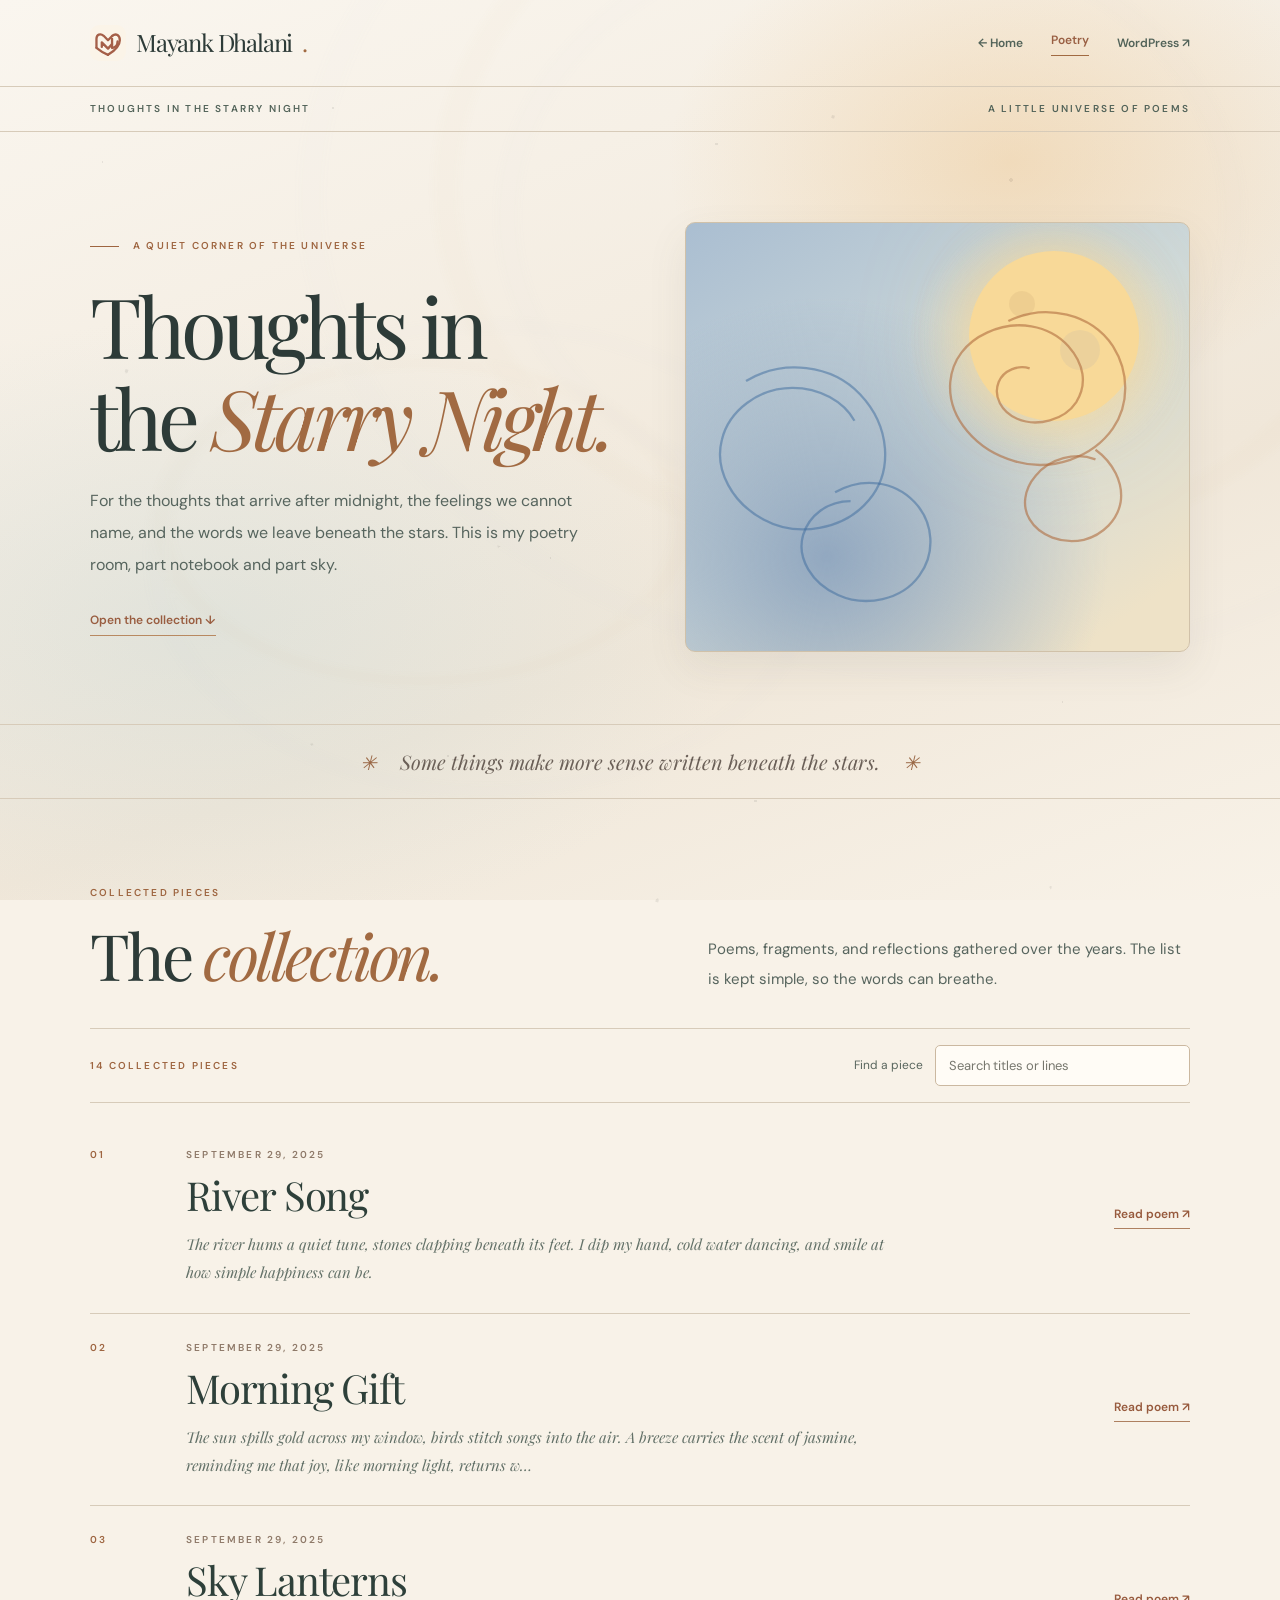
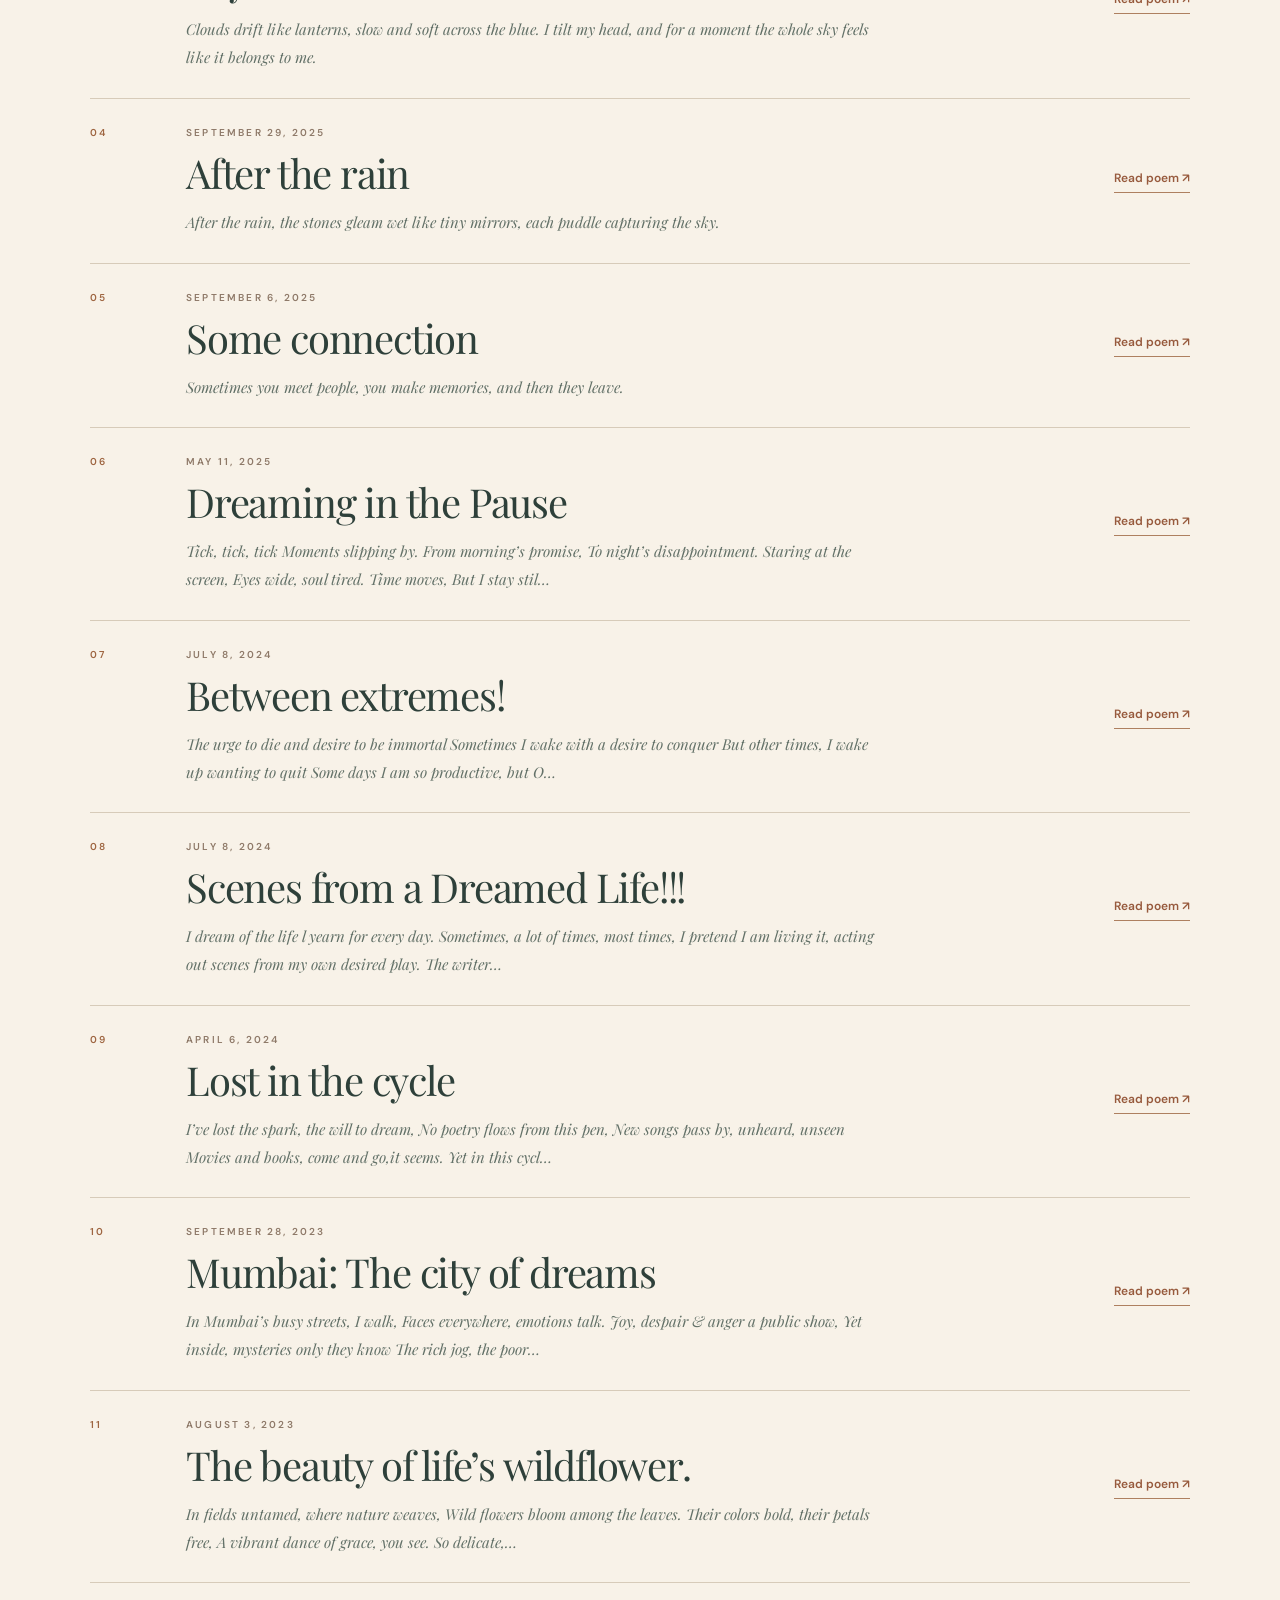
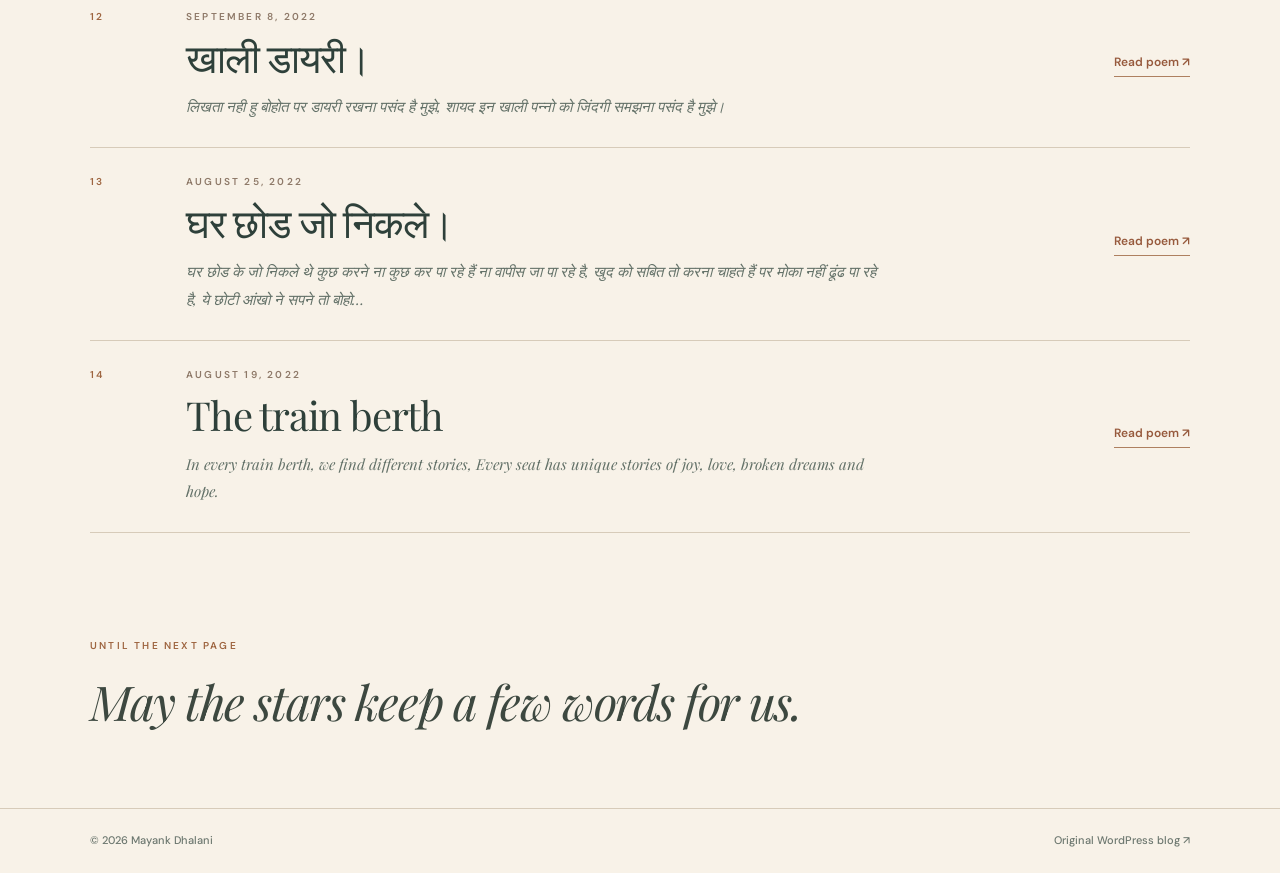
==== poetry/index.html @ 0409a760 "Use warm poetry design, MD heart logo and next/previous poem navigation" ====
<!doctype html>
<html lang="en">
<head>
  <meta charset="utf-8"><meta name="viewport" content="width=device-width, initial-scale=1">
  <meta name="theme-color" content="#f8f2e8">
  <meta name="description" content="Thoughts in the Starry Night | Poetry by Mayank Dhalani.">
  <title>Thoughts in the Starry Night | Mayank Dhalani</title>
  <link rel="icon" href="../favicon.svg?v=2" type="image/svg+xml">
  <link rel="preconnect" href="https://fonts.googleapis.com"><link rel="preconnect" href="https://fonts.gstatic.com" crossorigin>
  <link href="https://fonts.googleapis.com/css2?family=DM+Sans:wght@400;500;600;700&family=Playfair+Display:ital,wght@0,400;0,500;1,400;1,500&display=swap" rel="stylesheet">
  <style>
    :root{color-scheme:dark;--night:#09111f;--night2:#12203a;--blue:#213a66;--panel:#132239;--gold:#e0c086;--mist:#d8d8d3;--ink:#f5efdf;--line:#eadfd125;--serif:"Playfair Display",Georgia,serif;--sans:"DM Sans",system-ui,sans-serif}
    *{box-sizing:border-box}html{scroll-behavior:smooth}body{margin:0;background:var(--night);color:var(--ink);font:400 15px/1.8 var(--sans);overflow-x:hidden;-webkit-font-smoothing:antialiased}a{color:inherit}a:focus-visible,input:focus-visible{outline:2px solid var(--gold);outline-offset:4px}.container{width:min(1100px,calc(100% - 88px));margin-inline:auto}.micro{font:600 10px/1.6 var(--sans);letter-spacing:.22em;text-transform:uppercase}
    .bg{position:fixed;inset:0;z-index:-3;background:radial-gradient(circle at 73% 17%,#2e4b7e 0%,transparent 18%),radial-gradient(circle at 80% 19%,#6a8ec7 0%,transparent 3%),radial-gradient(circle at 22% 74%,#153055 0%,transparent 25%),linear-gradient(160deg,#050b17 0%,#0e1730 40%,#132446 70%,#0a1326 100%)}
    .swirl{position:fixed;inset:0;z-index:-2;pointer-events:none;opacity:.38;background:radial-gradient(ellipse at 72% 21%,transparent 0 35%,#c4a86c22 36% 37%,transparent 38%),radial-gradient(ellipse at 68% 24%,transparent 0 28%,#8ab0ff18 29% 30%,transparent 31%),radial-gradient(ellipse at 74% 22%,transparent 0 46%,#8ab0ff14 47% 48%,transparent 49%),radial-gradient(ellipse at 33% 58%,transparent 0 20%,#c4a86c15 21% 22%,transparent 23%),radial-gradient(ellipse at 38% 62%,transparent 0 28%,#8ab0ff12 29% 30%,transparent 31%)}
    .stars:before,.stars:after{content:"";position:fixed;inset:0;pointer-events:none;z-index:-1;background-image:radial-gradient(1px 1px at 8% 18%,#fff 95%,transparent),radial-gradient(1.5px 1.5px at 17% 56%,#fff 95%,transparent),radial-gradient(1px 1px at 26% 12%,#fff 95%,transparent),radial-gradient(1px 1px at 43% 62%,#fff 95%,transparent),radial-gradient(1.5px 1.5px at 56% 16%,#fff 95%,transparent),radial-gradient(1px 1px at 68% 43%,#fff 95%,transparent),radial-gradient(2px 2px at 79% 20%,#fff 95%,transparent),radial-gradient(1px 1px at 92% 28%,#fff 95%,transparent),radial-gradient(1px 1px at 83% 78%,#fff 95%,transparent),radial-gradient(1.5px 1.5px at 59% 89%,#fff 95%,transparent),radial-gradient(1px 1px at 35% 84%,#fff 95%,transparent);opacity:.52}.stars:after{opacity:.2;transform:scale(1.22) rotate(16deg)}
    header{border-bottom:1px solid var(--line)}.nav{min-height:86px;display:flex;justify-content:space-between;align-items:center;gap:20px}.brand{text-decoration:none;font:400 24px/1.3 var(--serif);letter-spacing:-.05em}.brand span{color:var(--gold)}.navlinks{display:flex;gap:28px;align-items:center}.navlinks a{text-decoration:none;font:600 12px/1.5 var(--sans)}.navlinks a:hover,.selected{color:var(--gold)}.selected{border-bottom:1px solid var(--gold);padding-bottom:6px}.running{padding:14px 0;border-bottom:1px solid var(--line);color:#c3c9d2}.running .container{display:flex;justify-content:space-between;gap:18px}
    .hero{padding:90px 0 72px;display:grid;grid-template-columns:1.05fr .95fr;align-items:center;gap:36px}.eyebrow{display:flex;align-items:center;gap:14px;color:var(--gold)}.eyebrow:before{content:"";width:29px;height:1px;background:currentColor}.hero h1{font:400 clamp(56px,6.5vw,96px)/1.1 var(--serif);letter-spacing:-.06em;margin:25px 0 22px}.hero h1 em{font-style:italic;color:var(--gold);font-weight:400}.hero p{margin:0;max-width:520px;color:#d0d6db;font-size:16px;line-height:2}.hero a{display:inline-block;margin-top:30px;text-decoration:none;color:var(--gold);border-bottom:1px solid var(--gold);padding-bottom:6px;font:600 12px/1.5 var(--sans)}
    .scene{position:relative;height:430px}.moon{position:absolute;right:10%;top:28px;width:170px;height:170px;border-radius:50%;background:#f0dfb9;box-shadow:0 0 55px #f0dfb955,0 0 160px #f0dfb91a}.moon:after{content:"";position:absolute;width:26px;height:26px;border-radius:50%;left:40px;top:40px;background:#d4c3a3;opacity:.32;box-shadow:58px 46px 0 7px #d4c3a3}.swirl-lines{position:absolute;inset:10px 0 0 0}.swirl-lines svg{width:100%;height:100%}.swirl-lines path{fill:none;stroke:#9ac0ff55;stroke-width:2.2}.swirl-lines .gold{stroke:#e0c08655}
    .divider{padding:20px 0;border-top:1px solid var(--line);border-bottom:1px solid var(--line);text-align:center}.divider p{margin:0;color:#dad6cf;font:italic 400 20px/1.65 var(--serif)}.divider span{color:var(--gold);padding-inline:18px}
    .archive{padding:86px 0 105px}.section-head{display:grid;grid-template-columns:1fr .85fr;gap:50px;align-items:end;margin-bottom:34px}.section-head .micro{color:var(--gold)}.section-head h2{font:400 clamp(40px,5vw,68px)/1.2 var(--serif);letter-spacing:-.05em;margin:16px 0 0}.section-head h2 em{color:var(--gold);font-weight:400}.section-head p{margin:0;color:#cfd5dc;line-height:1.95}.toolbar{border-top:1px solid var(--line);border-bottom:1px solid var(--line);padding:16px 0;display:flex;justify-content:space-between;gap:20px;align-items:center}.count{color:var(--gold)}.searchwrap{display:flex;gap:12px;align-items:center;font-size:12px;color:#cad1d8}.search{background:#0d1a2f;border:1px solid #e0c08633;color:white;padding:10px 13px;font:400 13px/1.5 var(--sans);width:255px;max-width:50vw}
    .list{margin-top:18px}.item{display:grid;grid-template-columns:70px 1fr auto;gap:26px;align-items:start;padding:26px 0;border-bottom:1px solid var(--line)}.num{color:var(--gold)}.item h3{margin:2px 0 10px;font:400 clamp(28px,3.4vw,40px)/1.3 var(--serif);letter-spacing:-.03em}.item h3 a{text-decoration:none}.item h3 a:hover{color:var(--gold)}.excerpt{margin:0;color:#d4d8da;font:italic 400 15px/1.85 var(--serif);max-width:700px}.date{color:#9aabba;margin:0 0 6px}.read{align-self:center;text-decoration:none;color:var(--gold);border-bottom:1px solid var(--gold);padding-bottom:5px;font:600 12px/1.5 var(--sans);white-space:nowrap}
    .reader{padding:70px 0 100px}.back{display:inline-block;text-decoration:none;color:var(--gold);border-bottom:1px solid var(--gold);padding-bottom:6px;font:600 12px/1.5 var(--sans);margin-bottom:52px}.reader-shell{width:min(760px,100%);margin:auto}.reader-date{color:var(--gold)}.reader h1{font:400 clamp(42px,6vw,76px)/1.17 var(--serif);letter-spacing:-.055em;margin:17px 0 20px}.line{height:1px;background:var(--line);margin:36px 0}.art{margin:0 0 40px}.art img{display:block;width:100%;max-height:500px;object-fit:contain;background:#0a1326}.art figcaption{text-align:center;color:#aab5bf;font-size:11px;margin-top:11px}.body{font:400 clamp(18px,2vw,22px)/1.95 var(--serif);white-space:pre-wrap;color:#f3eddf}.body p{margin:0 0 28px;white-space:pre-wrap}.actions{display:flex;justify-content:space-between;flex-wrap:wrap;gap:22px;border-top:1px solid var(--line);padding-top:24px;margin-top:56px}.actions a{text-decoration:none;color:var(--gold);border-bottom:1px solid var(--gold);padding-bottom:6px;font:600 12px/1.5 var(--sans)}
    .ending{padding:0 0 74px;display:flex;justify-content:space-between;gap:24px;align-items:end}.ending h2{font:italic 400 clamp(31px,3.8vw,48px)/1.38 var(--serif);letter-spacing:-.03em;margin:14px 0 0}.ending .micro{color:var(--gold)}footer{border-top:1px solid var(--line);padding:23px 0}.footer-inner{display:flex;justify-content:space-between;gap:18px;align-items:center}.footer-inner p,.footer-inner a{margin:0;color:#adb6c0;font:500 11px/1.6 var(--sans);text-decoration:none}
    [hidden]{display:none!important}
    @media(max-width:850px){.container{width:min(100% - 54px,720px)}.hero{grid-template-columns:1fr;gap:28px;padding-top:74px}.scene{height:330px}.section-head{grid-template-columns:1fr;gap:22px}.running .container span:last-child{display:none}}
    @media(max-width:620px){.container{width:calc(100% - 38px)}.nav{min-height:74px}.brand{font-size:21px}.navlinks{gap:14px}.navlinks a{font-size:11px}.hero h1{font-size:clamp(50px,12vw,74px)}.hero p{font-size:15px}.scene{height:300px}.moon{width:132px;height:132px}.archive{padding:72px 0 82px}.toolbar{flex-wrap:wrap}.item{grid-template-columns:48px 1fr;gap:14px}.read{grid-column:2;justify-self:start}.ending{flex-wrap:wrap}.search{width:min(320px,65vw)}}
  </style>
  <link rel="stylesheet" href="warm.css?v=2">
</head>
<body>
  <div class="bg" aria-hidden="true"></div><div class="swirl" aria-hidden="true"></div><div class="stars" aria-hidden="true"></div>
  <header><nav class="container nav"><a class="brand" href="../"><img class="brandmark" src="../favicon.svg?v=2" width="36" height="36" alt="">Mayank Dhalani<span>.</span></a><div class="navlinks"><a href="../">← Home</a><a href="./" class="selected">Poetry</a><a href="https://mayankdhalani.wordpress.com/" target="_blank" rel="noopener noreferrer">WordPress ↗</a></div></nav></header>
  <div class="running"><div class="container micro"><span>Thoughts in the Starry Night</span><span>A little universe of poems</span></div></div>
  <main>
    <div id="archivePage">
      <section class="hero container"><div><div class="eyebrow micro">A quiet corner of the universe</div><h1>Thoughts in<br>the <em>Starry Night.</em></h1><p>For the thoughts that arrive after midnight, the feelings we cannot name, and the words we leave beneath the stars. This is my poetry room, part notebook and part sky.</p><a href="#collection">Open the collection ↓</a></div><div class="scene" aria-hidden="true"><div class="moon"></div><div class="swirl-lines"><svg viewBox="0 0 520 360" xmlns="http://www.w3.org/2000/svg"><path class="gold" d="M333 55c39-19 86-7 108 26 17 27 17 60 0 85-21 30-63 45-101 34-40-11-70-45-67-82 2-23 16-41 38-51 30-14 64-8 84 14 16 18 20 39 8 58-12 18-40 26-61 17-16-7-25-23-19-38 5-12 20-18 32-14"/><path d="M62 117c38-23 89-17 118 14 31 33 34 79 9 109-26 31-74 39-109 20-32-17-51-51-43-82 7-30 38-54 73-54 28 0 53 14 64 34"/><path d="M154 232c28-16 61-12 82 10 20 21 22 53 5 76-18 25-55 33-84 20-27-12-43-38-36-62 6-20 25-35 49-35"/><path class="gold" d="M423 188c18 13 29 34 26 54-3 18-18 34-38 39-22 5-46-4-56-21-8-13-6-31 6-45 15-18 41-25 62-17"/></svg></div></div></section>
      <div class="divider"><p><span aria-hidden="true">✳</span> Some things make more sense written beneath the stars. <span aria-hidden="true">✳</span></p></div>
      <section id="collection" class="archive container"><div class="section-head"><div><div class="micro">Collected pieces</div><h2>The <em>collection.</em></h2></div><p>Poems, fragments, and reflections gathered over the years. The list is kept simple, so the words can breathe.</p></div><div class="toolbar"><span class="count micro" id="count"></span><label class="searchwrap" for="search">Find a piece <input id="search" class="search" type="search" placeholder="Search titles or lines"></label></div><div class="list" id="list"></div></section>
    </div>
    <article id="reader" class="reader container" hidden><a href="./" class="back" data-back>← Back to the collection</a><div class="reader-shell"><div class="reader-date micro" id="rdate"></div><h1 id="rtitle"></h1><div class="line"></div><figure id="rart" class="art" hidden><img id="rimg" alt="Artwork accompanying the original post" loading="lazy"><figcaption id="rcaption"></figcaption></figure><div id="rbody" class="body"></div><nav class="poem-navigation" aria-label="Move between poems">
          <a id="prev-poem" class="poem-nav-link" href="./" hidden><small>← Previous poem</small><strong id="prev-title"></strong></a>
          <a id="next-poem" class="poem-nav-link next" href="./" hidden><small>Next poem →</small><strong id="next-title"></strong></a>
        </nav>
        <div class="actions"><a href="./" data-back>← All poems</a><a id="roriginal" href="#" target="_blank" rel="noopener noreferrer">View original WordPress post ↗</a></div></div></article>
    <section class="container ending"><div><div class="micro">Until the next page</div><h2>May the stars keep a few words for us.</h2></div></section>
  </main>
  <footer><div class="container footer-inner"><p>© <span id="year"></span> Mayank Dhalani</p><a href="https://mayankdhalani.wordpress.com/" target="_blank" rel="noopener noreferrer">Original WordPress blog ↗</a></div></footer>
  <script src="posts.js"></script>
  <script>
    const posts=(window.POETRY_POSTS||[]).slice().sort((a,b)=>new Date(b.date)-new Date(a.date));
    const baseTitle='Thoughts in the Starry Night | Mayank Dhalani';
    document.getElementById('year').textContent=new Date().getFullYear();
    const list=document.getElementById('list'), count=document.getElementById('count'), search=document.getElementById('search');
    function fmtDate(d){const x=new Date(d+'T12:00:00');return x.toLocaleDateString('en-US',{month:'long',day:'numeric',year:'numeric'})}
    function teaser(p){const first=(p.content||'').split(/\n\n+/)[0].replace(/\n/g,' ').trim();return first.length>165?first.slice(0,162)+'…':first}
    function render(){const q=search.value.trim().toLowerCase();const found=posts.filter(p=>(p.title+' '+(p.content||'')).toLowerCase().includes(q));count.textContent=(q?found.length+' matching':posts.length+' collected')+(found.length===1?' piece':' pieces');list.innerHTML='';if(!found.length){list.innerHTML='<div style="padding:50px 0;color:#cad1d8">No poem found for that search.</div>';return;}found.forEach((p,i)=>{const item=document.createElement('article');item.className='item';item.innerHTML=`<div class="num micro">${String(i+1).padStart(2,'0')}</div><div><p class="date micro">${fmtDate(p.date)}</p><h3><a href="?poem=${encodeURIComponent(p.slug)}">${p.title}</a></h3><p class="excerpt">${teaser(p)}</p></div><a class="read" href="?poem=${encodeURIComponent(p.slug)}">Read poem ↗</a>`;list.appendChild(item);})}
    function poemToHTML(text){const blocks=String(text||'').trim().split(/\n\n+/);return blocks.map(b=>'<p>'+b.replace(/&/g,'&amp;').replace(/</g,'&lt;').replace(/>/g,'&gt;')+'</p>').join('')}
    function showReader(post){
      document.body.classList.add('reading-mode');
      const pos=posts.findIndex(p=>p.slug===post.slug);
      const previous=pos>0?posts[pos-1]:null;
      const next=pos>=0&&pos<posts.length-1?posts[pos+1]:null;
      const prevEl=document.getElementById('prev-poem');
      const nextEl=document.getElementById('next-poem');
      prevEl.hidden=!previous; nextEl.hidden=!next;
      if(previous){
        prevEl.href='?poem='+encodeURIComponent(previous.slug);
        document.getElementById('prev-title').textContent=previous.title;
        prevEl.setAttribute('aria-label','Previous poem: '+previous.title);
      }
      if(next){
        nextEl.href='?poem='+encodeURIComponent(next.slug);
        document.getElementById('next-title').textContent=next.title;
        nextEl.setAttribute('aria-label','Next poem: '+next.title);
      }
      document.getElementById('archivePage').hidden=true;document.getElementById('reader').hidden=false;document.getElementById('rdate').textContent=fmtDate(post.date);document.getElementById('rtitle').textContent=post.title;document.getElementById('rbody').innerHTML=poemToHTML(post.content);document.getElementById('roriginal').href=post.original;const fig=document.getElementById('rart');if(post.image){fig.hidden=false;document.getElementById('rimg').src=post.image;document.getElementById('rcaption').textContent=(post.caption||'').replace(/\u2014/g, ',');}else{fig.hidden=true;document.getElementById('rimg').removeAttribute('src');document.getElementById('rcaption').textContent='';}document.title=post.title+' | '+baseTitle;window.scrollTo(0,0)}
    function showArchive(){document.body.classList.remove('reading-mode');document.getElementById('archivePage').hidden=false;document.getElementById('reader').hidden=true;document.title=baseTitle;window.scrollTo(0,0)}
    function route(){const slug=new URL(location.href).searchParams.get('poem');if(!slug){showArchive();return;}const post=posts.find(p=>p.slug===slug);if(post)showReader(post);else showArchive();}
    document.addEventListener('click',e=>{const a=e.target.closest('a[href]');if(!a||e.ctrlKey||e.metaKey||e.shiftKey||e.altKey||e.button!==0)return;const url=new URL(a.href,location.href);if(url.origin===location.origin&&url.pathname===location.pathname&&(url.searchParams.has('poem')||a.hasAttribute('data-back'))){e.preventDefault();history.pushState(null,'',url.pathname+url.search);route();}});
    window.addEventListener('popstate',route);search.addEventListener('input',render);render();route();
  </script>
</body></html>
---- poetry/warm.css ----
/* Warm editorial palette with a small Van Gogh-inspired painted sky. */
:root{color-scheme:light;--night:#f8f2e8;--night2:#ebe1d3;--blue:#466886;--panel:#fffaf2;--gold:#a16a42;--mist:#58665f;--ink:#2d3b38;--line:#d7cbb9}
body{background:#f8f2e8;color:var(--ink)}
.bg{background:radial-gradient(ellipse at 79% 18%,rgba(234,185,116,.35),transparent 24%),radial-gradient(ellipse at 16% 70%,rgba(173,203,208,.25),transparent 35%),linear-gradient(160deg,#faf6ef,#f0e7d9 65%,#f8f2e8)}
.swirl{opacity:.19;filter:sepia(.34)}.stars::before,.stars::after{opacity:.07;filter:invert(1)}
header,.running,.divider,footer{border-color:var(--line)}
.brand{display:inline-flex;align-items:center;gap:10px}
.brandmark{width:36px;height:36px;border-radius:9px;flex:none}
.navlinks a,.running{color:#526359}.navlinks .selected{color:#995f43}
.eyebrow,.section-head .micro,.num,.count,.ending .micro,.reader-date{color:#9e6540}
.hero p,.section-head p{color:#57655e}.hero a{color:#995d40;border-color:#b88961}
.scene{overflow:hidden;border-radius:10px;border:1px solid #d0c1a9;background:radial-gradient(ellipse at 72% 28%,rgba(252,230,180,.7),transparent 28%),radial-gradient(ellipse at 28% 78%,#92a8c0,transparent 55%),linear-gradient(145deg,#aabed1,#ced9da 50%,#eee2c7 90%);box-shadow:0 16px 40px rgba(84,85,73,.09)}
.moon{background:#f8d998;box-shadow:0 0 58px rgba(248,212,141,.65),0 0 110px rgba(248,212,141,.35)}
.moon::after{background:#dcba81}
.swirl-lines path{stroke:rgba(63,108,158,.5);stroke-width:2.4}
.swirl-lines .gold{stroke:rgba(176,108,62,.59)}
.divider p{color:#6b6058}.divider span{color:#9a6846}
.toolbar,.item{border-color:var(--line)}
.search{background:#fffcf6;color:#2d3b38;border:1px solid #cbb8a0;border-radius:5px}
.search::placeholder{color:#77776e}.searchwrap{color:#59665e}
.item:hover{background:rgba(255,250,242,.62)}
.item h3 a{color:#2e403a}.item h3 a:hover{color:#a16a42}
.date{color:#8e7968}.excerpt{color:#637168}.read{color:#975a3d;border-color:#ae8060}
.ending h2{color:#3d4840}
.footer-inner p,.footer-inner a{color:#6c776f}
/* Each individual poem is read on very light paper, so photographs have contrast. */
body.reading-mode{background:#fffaf3;color:#2a3d38}
body.reading-mode .bg,body.reading-mode .swirl,body.reading-mode .stars{display:none}
body.reading-mode header,body.reading-mode .running,body.reading-mode footer,body.reading-mode .reader{background:#fffaf3}
body.reading-mode .reader h1{color:#304139}
body.reading-mode .reader-date{color:#976a49}
body.reading-mode .line{background:#dfd3c1}
body.reading-mode .back,body.reading-mode .actions a{color:#955d42;border-color:#b98561}
body.reading-mode .body{color:#38433e;line-height:2.05}
body.reading-mode .art{background:#fffdf8;border:1px solid #e7dfd2;padding:clamp(12px,3vw,25px);box-shadow:0 14px 42px rgba(106,89,70,.09);margin-bottom:52px}
body.reading-mode .art img{background:#fffdf8;max-height:600px;object-fit:contain}
body.reading-mode .art figcaption{color:#766f65}
body.reading-mode .ending{background:#f6eee4;padding-top:60px;margin-top:15px}
.poem-navigation{display:grid;grid-template-columns:repeat(2,minmax(0,1fr));gap:18px;margin-top:64px;padding-top:27px;border-top:1px solid #e0d5c7}
.poem-nav-link{padding:20px 22px;min-height:105px;background:#f6eddf;border:1px solid #dcc8ae;text-decoration:none;display:flex;flex-direction:column;justify-content:center;align-items:start;gap:6px;transition:background .2s,border-color .2s}
.poem-nav-link:hover{background:#f0e1cc;border-color:#bd9972}
.poem-nav-link small{color:#98633f;font:600 11px/1.5 var(--sans)}
.poem-nav-link strong{color:#32433b;font:400 20px/1.4 var(--serif)}
.poem-nav-link.next{text-align:right;align-items:end;grid-column:2}
.poem-navigation .poem-nav-link[hidden]{display:none!important}
@media(max-width:620px){.brandmark{width:30px;height:30px}.poem-navigation{gap:10px}.poem-nav-link{min-height:107px;padding:13px}.poem-nav-link strong{font-size:17px}}
@media(prefers-reduced-motion:reduce){.poem-nav-link{transition:none}}
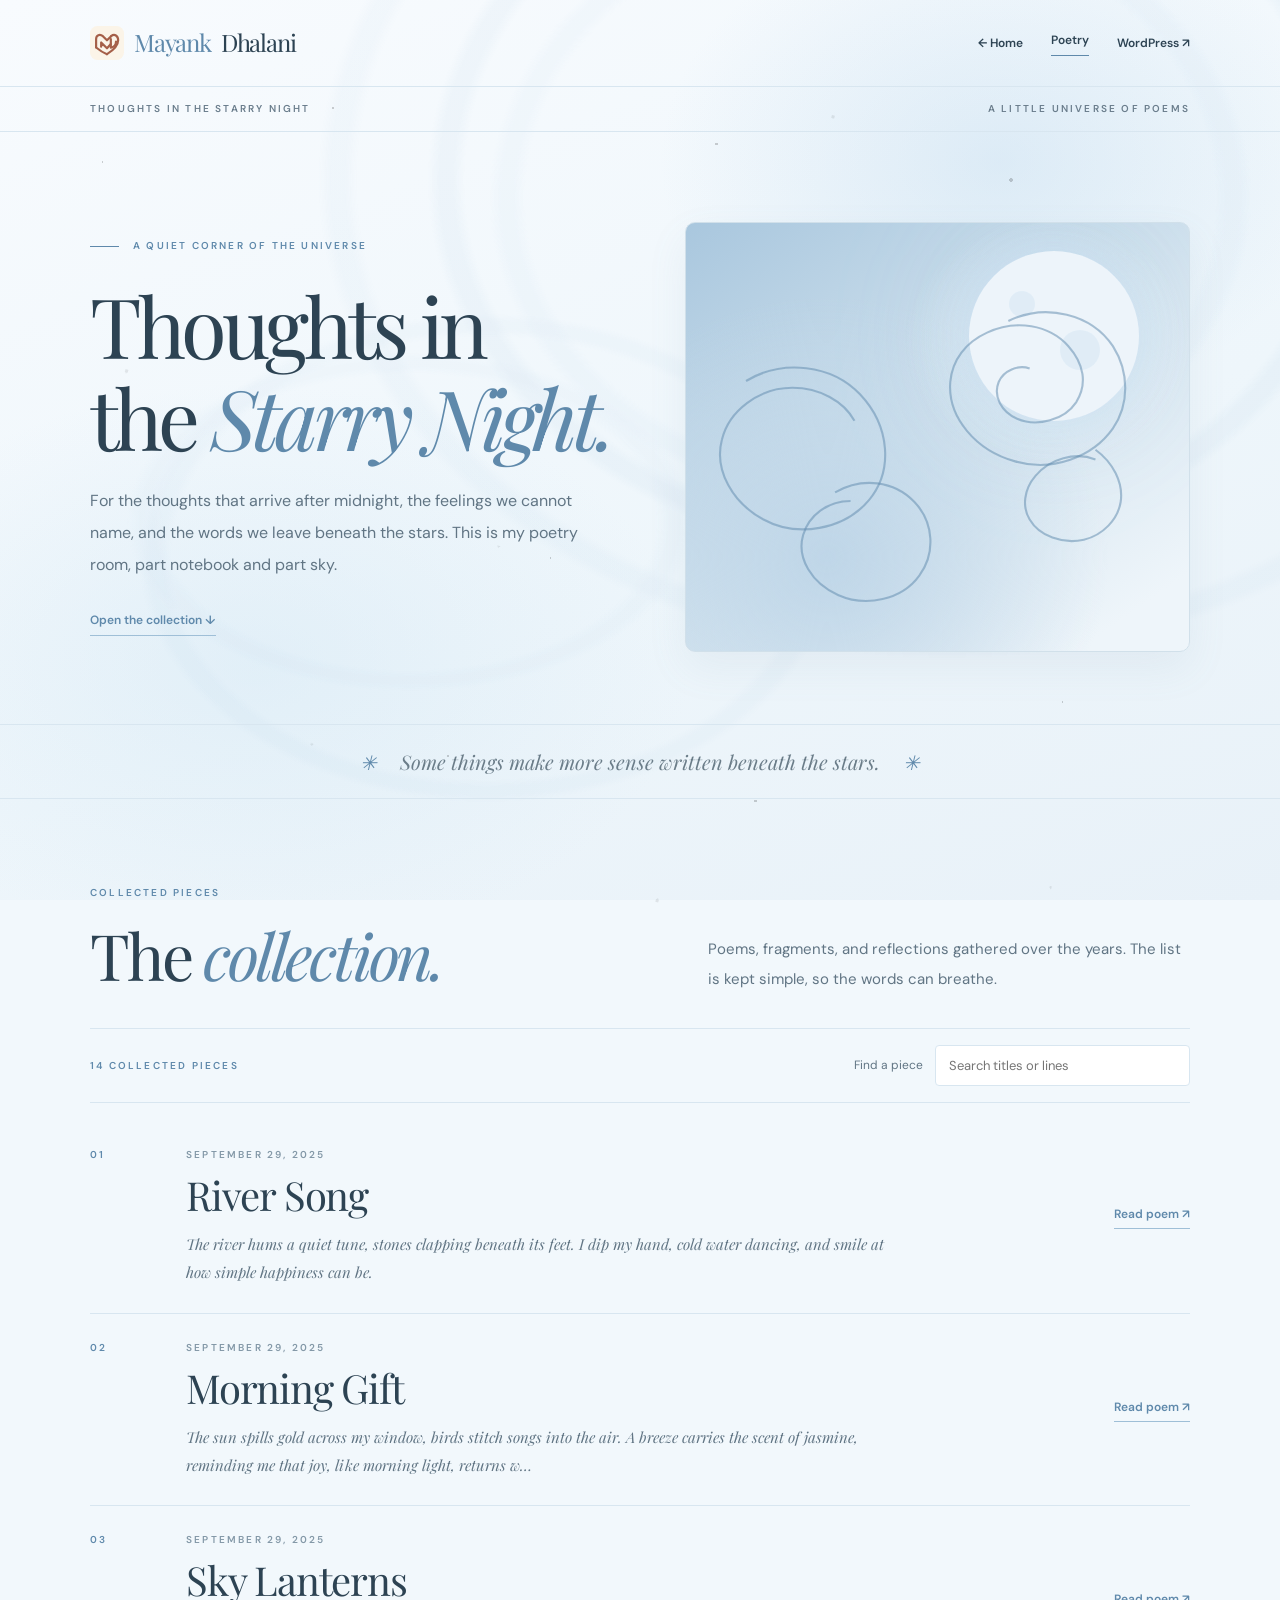
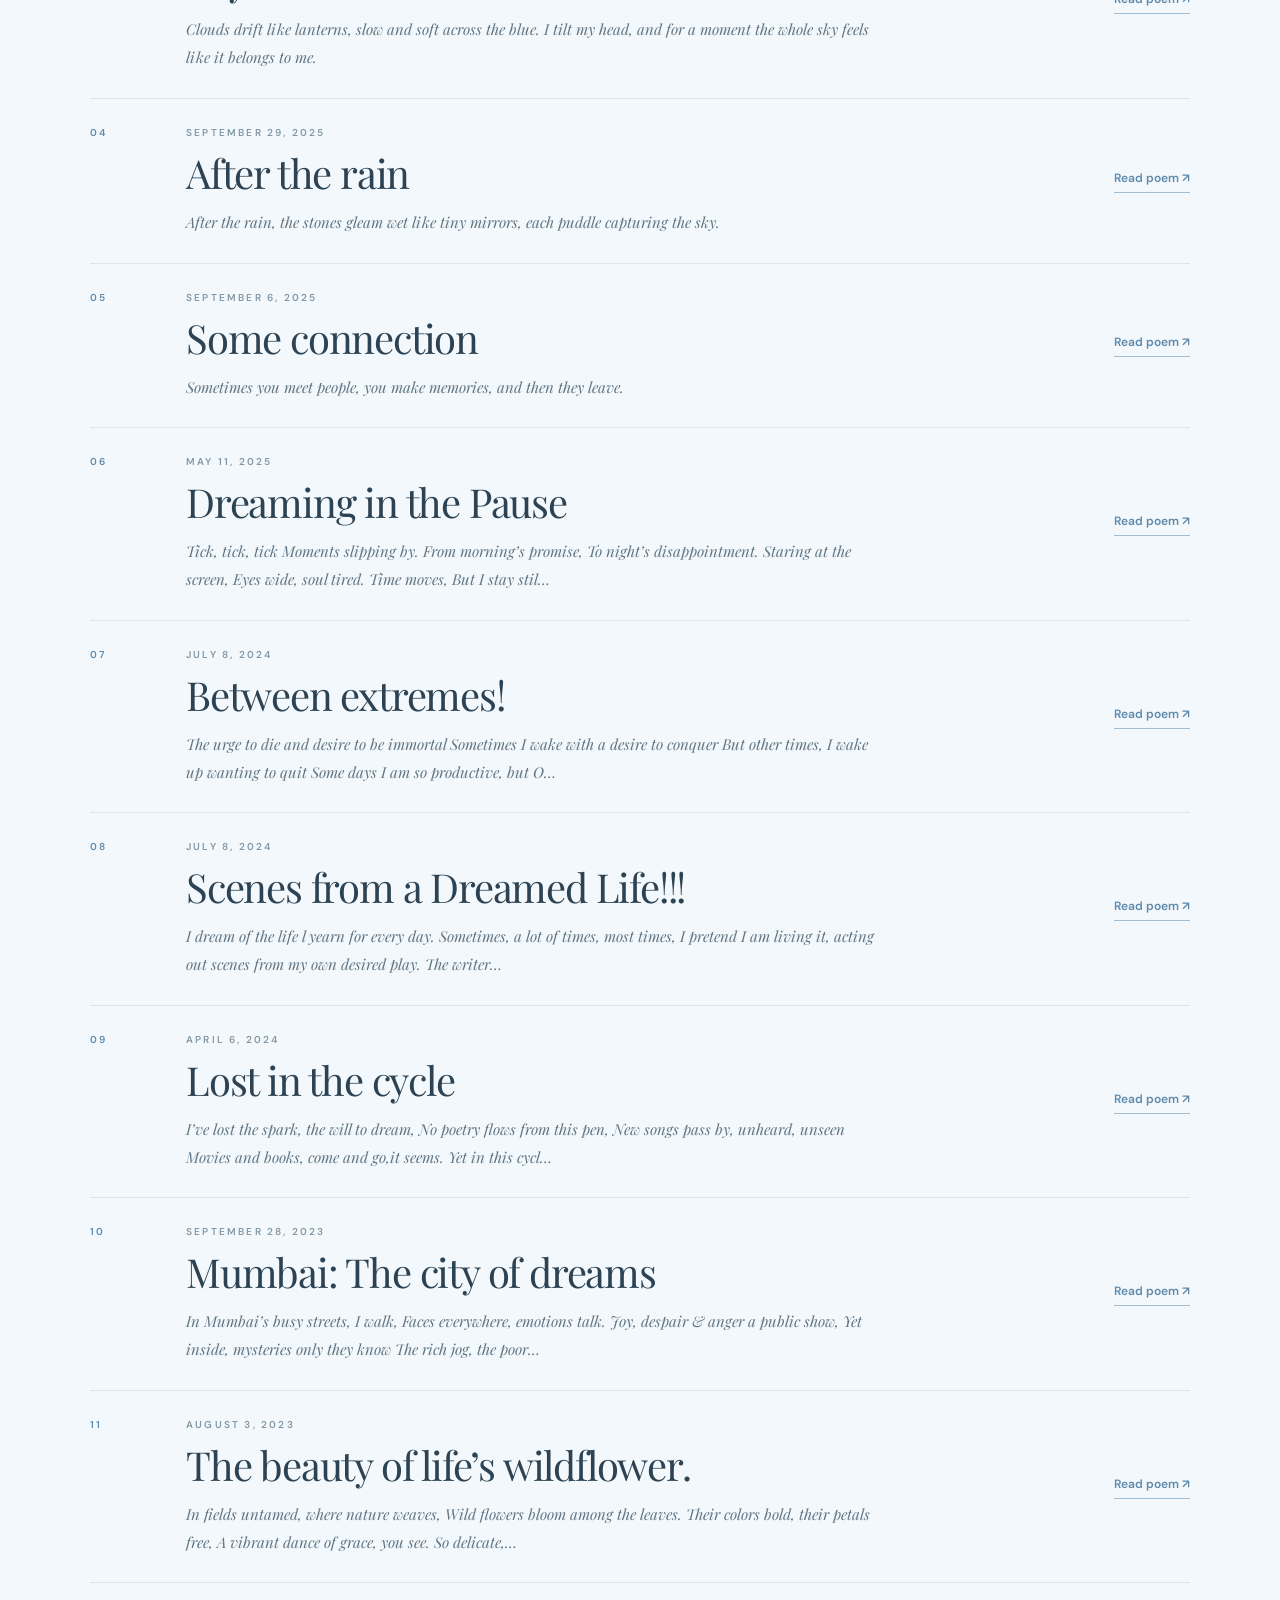
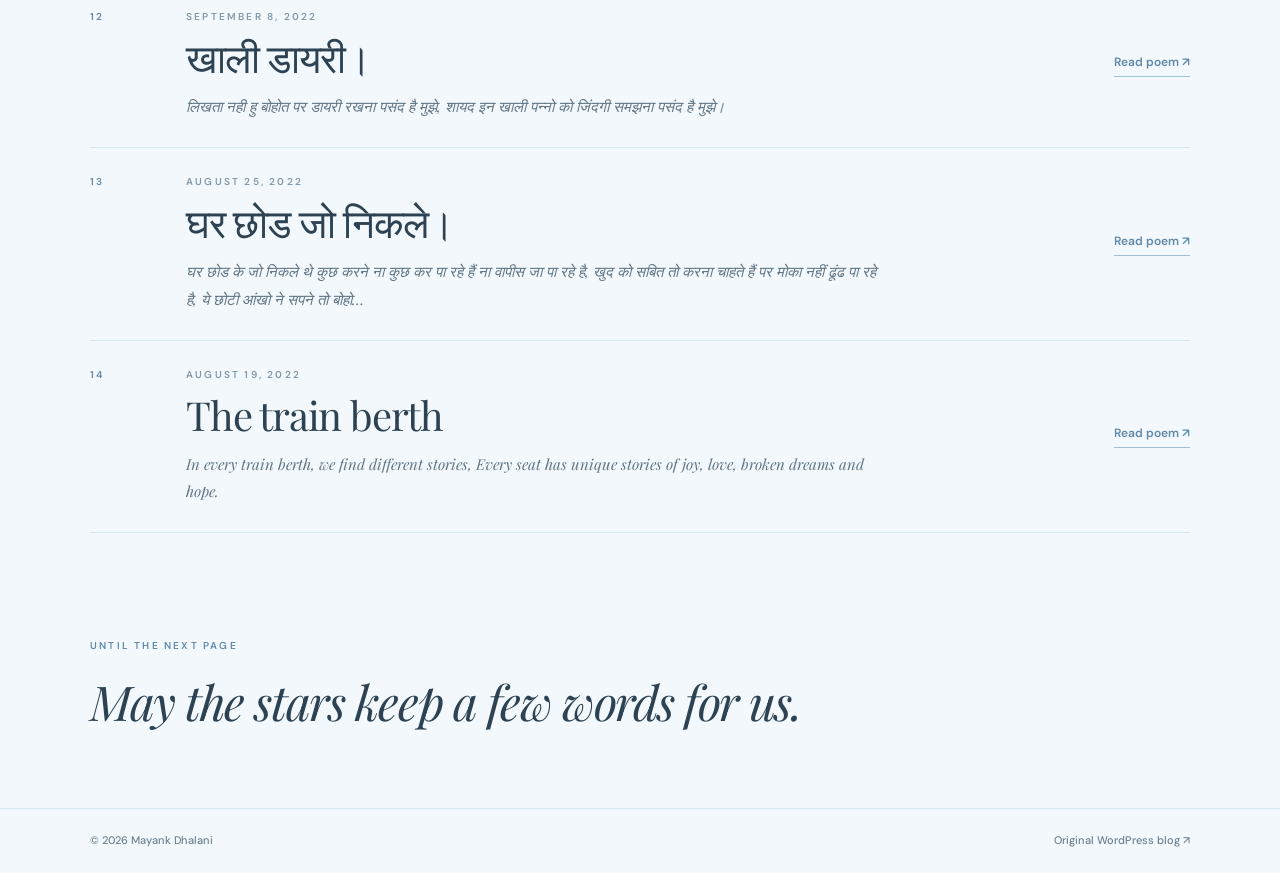
==== commit 0d1f8259: "Publish light blue poetry design and previous-next reader navigation" ====
--- a/poetry/index.html
+++ b/poetry/index.html
@@ -1,83 +1,155 @@
 <!doctype html>
 <html lang="en">
 <head>
-  <meta charset="utf-8"><meta name="viewport" content="width=device-width, initial-scale=1">
-  <meta name="theme-color" content="#f8f2e8">
+  <meta charset="utf-8">
+  <meta name="viewport" content="width=device-width, initial-scale=1">
+  <meta name="theme-color" content="#f2f8fc">
   <meta name="description" content="Thoughts in the Starry Night | Poetry by Mayank Dhalani.">
   <title>Thoughts in the Starry Night | Mayank Dhalani</title>
-  <link rel="icon" href="../favicon.svg?v=2" type="image/svg+xml">
-  <link rel="preconnect" href="https://fonts.googleapis.com"><link rel="preconnect" href="https://fonts.gstatic.com" crossorigin>
+  <link rel="icon" href="../favicon.svg" type="image/svg+xml">
+  <link rel="preconnect" href="https://fonts.googleapis.com">
+  <link rel="preconnect" href="https://fonts.gstatic.com" crossorigin>
   <link href="https://fonts.googleapis.com/css2?family=DM+Sans:wght@400;500;600;700&family=Playfair+Display:ital,wght@0,400;0,500;1,400;1,500&display=swap" rel="stylesheet">
   <style>
-    :root{color-scheme:dark;--night:#09111f;--night2:#12203a;--blue:#213a66;--panel:#132239;--gold:#e0c086;--mist:#d8d8d3;--ink:#f5efdf;--line:#eadfd125;--serif:"Playfair Display",Georgia,serif;--sans:"DM Sans",system-ui,sans-serif}
-    *{box-sizing:border-box}html{scroll-behavior:smooth}body{margin:0;background:var(--night);color:var(--ink);font:400 15px/1.8 var(--sans);overflow-x:hidden;-webkit-font-smoothing:antialiased}a{color:inherit}a:focus-visible,input:focus-visible{outline:2px solid var(--gold);outline-offset:4px}.container{width:min(1100px,calc(100% - 88px));margin-inline:auto}.micro{font:600 10px/1.6 var(--sans);letter-spacing:.22em;text-transform:uppercase}
-    .bg{position:fixed;inset:0;z-index:-3;background:radial-gradient(circle at 73% 17%,#2e4b7e 0%,transparent 18%),radial-gradient(circle at 80% 19%,#6a8ec7 0%,transparent 3%),radial-gradient(circle at 22% 74%,#153055 0%,transparent 25%),linear-gradient(160deg,#050b17 0%,#0e1730 40%,#132446 70%,#0a1326 100%)}
-    .swirl{position:fixed;inset:0;z-index:-2;pointer-events:none;opacity:.38;background:radial-gradient(ellipse at 72% 21%,transparent 0 35%,#c4a86c22 36% 37%,transparent 38%),radial-gradient(ellipse at 68% 24%,transparent 0 28%,#8ab0ff18 29% 30%,transparent 31%),radial-gradient(ellipse at 74% 22%,transparent 0 46%,#8ab0ff14 47% 48%,transparent 49%),radial-gradient(ellipse at 33% 58%,transparent 0 20%,#c4a86c15 21% 22%,transparent 23%),radial-gradient(ellipse at 38% 62%,transparent 0 28%,#8ab0ff12 29% 30%,transparent 31%)}
-    .stars:before,.stars:after{content:"";position:fixed;inset:0;pointer-events:none;z-index:-1;background-image:radial-gradient(1px 1px at 8% 18%,#fff 95%,transparent),radial-gradient(1.5px 1.5px at 17% 56%,#fff 95%,transparent),radial-gradient(1px 1px at 26% 12%,#fff 95%,transparent),radial-gradient(1px 1px at 43% 62%,#fff 95%,transparent),radial-gradient(1.5px 1.5px at 56% 16%,#fff 95%,transparent),radial-gradient(1px 1px at 68% 43%,#fff 95%,transparent),radial-gradient(2px 2px at 79% 20%,#fff 95%,transparent),radial-gradient(1px 1px at 92% 28%,#fff 95%,transparent),radial-gradient(1px 1px at 83% 78%,#fff 95%,transparent),radial-gradient(1.5px 1.5px at 59% 89%,#fff 95%,transparent),radial-gradient(1px 1px at 35% 84%,#fff 95%,transparent);opacity:.52}.stars:after{opacity:.2;transform:scale(1.22) rotate(16deg)}
-    header{border-bottom:1px solid var(--line)}.nav{min-height:86px;display:flex;justify-content:space-between;align-items:center;gap:20px}.brand{text-decoration:none;font:400 24px/1.3 var(--serif);letter-spacing:-.05em}.brand span{color:var(--gold)}.navlinks{display:flex;gap:28px;align-items:center}.navlinks a{text-decoration:none;font:600 12px/1.5 var(--sans)}.navlinks a:hover,.selected{color:var(--gold)}.selected{border-bottom:1px solid var(--gold);padding-bottom:6px}.running{padding:14px 0;border-bottom:1px solid var(--line);color:#c3c9d2}.running .container{display:flex;justify-content:space-between;gap:18px}
-    .hero{padding:90px 0 72px;display:grid;grid-template-columns:1.05fr .95fr;align-items:center;gap:36px}.eyebrow{display:flex;align-items:center;gap:14px;color:var(--gold)}.eyebrow:before{content:"";width:29px;height:1px;background:currentColor}.hero h1{font:400 clamp(56px,6.5vw,96px)/1.1 var(--serif);letter-spacing:-.06em;margin:25px 0 22px}.hero h1 em{font-style:italic;color:var(--gold);font-weight:400}.hero p{margin:0;max-width:520px;color:#d0d6db;font-size:16px;line-height:2}.hero a{display:inline-block;margin-top:30px;text-decoration:none;color:var(--gold);border-bottom:1px solid var(--gold);padding-bottom:6px;font:600 12px/1.5 var(--sans)}
-    .scene{position:relative;height:430px}.moon{position:absolute;right:10%;top:28px;width:170px;height:170px;border-radius:50%;background:#f0dfb9;box-shadow:0 0 55px #f0dfb955,0 0 160px #f0dfb91a}.moon:after{content:"";position:absolute;width:26px;height:26px;border-radius:50%;left:40px;top:40px;background:#d4c3a3;opacity:.32;box-shadow:58px 46px 0 7px #d4c3a3}.swirl-lines{position:absolute;inset:10px 0 0 0}.swirl-lines svg{width:100%;height:100%}.swirl-lines path{fill:none;stroke:#9ac0ff55;stroke-width:2.2}.swirl-lines .gold{stroke:#e0c08655}
-    .divider{padding:20px 0;border-top:1px solid var(--line);border-bottom:1px solid var(--line);text-align:center}.divider p{margin:0;color:#dad6cf;font:italic 400 20px/1.65 var(--serif)}.divider span{color:var(--gold);padding-inline:18px}
-    .archive{padding:86px 0 105px}.section-head{display:grid;grid-template-columns:1fr .85fr;gap:50px;align-items:end;margin-bottom:34px}.section-head .micro{color:var(--gold)}.section-head h2{font:400 clamp(40px,5vw,68px)/1.2 var(--serif);letter-spacing:-.05em;margin:16px 0 0}.section-head h2 em{color:var(--gold);font-weight:400}.section-head p{margin:0;color:#cfd5dc;line-height:1.95}.toolbar{border-top:1px solid var(--line);border-bottom:1px solid var(--line);padding:16px 0;display:flex;justify-content:space-between;gap:20px;align-items:center}.count{color:var(--gold)}.searchwrap{display:flex;gap:12px;align-items:center;font-size:12px;color:#cad1d8}.search{background:#0d1a2f;border:1px solid #e0c08633;color:white;padding:10px 13px;font:400 13px/1.5 var(--sans);width:255px;max-width:50vw}
-    .list{margin-top:18px}.item{display:grid;grid-template-columns:70px 1fr auto;gap:26px;align-items:start;padding:26px 0;border-bottom:1px solid var(--line)}.num{color:var(--gold)}.item h3{margin:2px 0 10px;font:400 clamp(28px,3.4vw,40px)/1.3 var(--serif);letter-spacing:-.03em}.item h3 a{text-decoration:none}.item h3 a:hover{color:var(--gold)}.excerpt{margin:0;color:#d4d8da;font:italic 400 15px/1.85 var(--serif);max-width:700px}.date{color:#9aabba;margin:0 0 6px}.read{align-self:center;text-decoration:none;color:var(--gold);border-bottom:1px solid var(--gold);padding-bottom:5px;font:600 12px/1.5 var(--sans);white-space:nowrap}
-    .reader{padding:70px 0 100px}.back{display:inline-block;text-decoration:none;color:var(--gold);border-bottom:1px solid var(--gold);padding-bottom:6px;font:600 12px/1.5 var(--sans);margin-bottom:52px}.reader-shell{width:min(760px,100%);margin:auto}.reader-date{color:var(--gold)}.reader h1{font:400 clamp(42px,6vw,76px)/1.17 var(--serif);letter-spacing:-.055em;margin:17px 0 20px}.line{height:1px;background:var(--line);margin:36px 0}.art{margin:0 0 40px}.art img{display:block;width:100%;max-height:500px;object-fit:contain;background:#0a1326}.art figcaption{text-align:center;color:#aab5bf;font-size:11px;margin-top:11px}.body{font:400 clamp(18px,2vw,22px)/1.95 var(--serif);white-space:pre-wrap;color:#f3eddf}.body p{margin:0 0 28px;white-space:pre-wrap}.actions{display:flex;justify-content:space-between;flex-wrap:wrap;gap:22px;border-top:1px solid var(--line);padding-top:24px;margin-top:56px}.actions a{text-decoration:none;color:var(--gold);border-bottom:1px solid var(--gold);padding-bottom:6px;font:600 12px/1.5 var(--sans)}
-    .ending{padding:0 0 74px;display:flex;justify-content:space-between;gap:24px;align-items:end}.ending h2{font:italic 400 clamp(31px,3.8vw,48px)/1.38 var(--serif);letter-spacing:-.03em;margin:14px 0 0}.ending .micro{color:var(--gold)}footer{border-top:1px solid var(--line);padding:23px 0}.footer-inner{display:flex;justify-content:space-between;gap:18px;align-items:center}.footer-inner p,.footer-inner a{margin:0;color:#adb6c0;font:500 11px/1.6 var(--sans);text-decoration:none}
+    :root{color-scheme:light;--bg:#f2f8fc;--bg-soft:#eaf3f9;--paper:#ffffff;--paper-soft:#f8fbfe;--panel:#edf5fb;--accent:#7fa8c7;--accent-deep:#5f89ab;--text:#2d4353;--muted:#617584;--line:#d8e6f0;--serif:"Playfair Display",Georgia,serif;--sans:"DM Sans",system-ui,sans-serif}
+    *{box-sizing:border-box}html{scroll-behavior:smooth}body{margin:0;background:var(--bg);color:var(--text);font:400 15px/1.8 var(--sans);overflow-x:hidden;-webkit-font-smoothing:antialiased}a{color:inherit}a:focus-visible,input:focus-visible{outline:2px solid var(--accent-deep);outline-offset:4px}.container{width:min(1100px,calc(100% - 88px));margin-inline:auto}.micro{font:600 10px/1.6 var(--sans);letter-spacing:.22em;text-transform:uppercase}
+    .bg{position:fixed;inset:0;z-index:-3;background:radial-gradient(ellipse at 78% 18%, rgba(170,205,232,.30), transparent 24%),radial-gradient(ellipse at 20% 74%, rgba(200,225,241,.35), transparent 30%),linear-gradient(160deg, #f8fbfe 0%, #eef6fb 60%, #e8f1f8 100%)}
+    .swirl{position:fixed;inset:0;z-index:-2;pointer-events:none;opacity:.26;background:radial-gradient(ellipse at 70% 20%,transparent 0 34%,rgba(122,166,202,.22) 35% 36%,transparent 37%),radial-gradient(ellipse at 68% 22%,transparent 0 28%,rgba(171,202,228,.23) 29% 30%,transparent 31%),radial-gradient(ellipse at 74% 20%,transparent 0 44%,rgba(122,166,202,.16) 45% 46%,transparent 47%),radial-gradient(ellipse at 32% 58%,transparent 0 20%,rgba(171,202,228,.18) 21% 22%,transparent 23%),radial-gradient(ellipse at 38% 62%,transparent 0 28%,rgba(122,166,202,.14) 29% 30%,transparent 31%)}
+    .stars:before,.stars:after{content:"";position:fixed;inset:0;pointer-events:none;z-index:-1;background-image:radial-gradient(1px 1px at 8% 18%,#fff 95%,transparent),radial-gradient(1.5px 1.5px at 17% 56%,#fff 95%,transparent),radial-gradient(1px 1px at 26% 12%,#fff 95%,transparent),radial-gradient(1px 1px at 43% 62%,#fff 95%,transparent),radial-gradient(1.5px 1.5px at 56% 16%,#fff 95%,transparent),radial-gradient(1px 1px at 68% 43%,#fff 95%,transparent),radial-gradient(2px 2px at 79% 20%,#fff 95%,transparent),radial-gradient(1px 1px at 92% 28%,#fff 95%,transparent),radial-gradient(1px 1px at 83% 78%,#fff 95%,transparent),radial-gradient(1.5px 1.5px at 59% 89%,#fff 95%,transparent),radial-gradient(1px 1px at 35% 84%,#fff 95%,transparent);opacity:.18;filter:invert(1)}.stars:after{opacity:.08;transform:scale(1.22) rotate(16deg)}
+    header{border-bottom:1px solid var(--line)}.nav{min-height:86px;display:flex;justify-content:space-between;align-items:center;gap:20px}.brand{text-decoration:none;font:400 24px/1.3 var(--serif);letter-spacing:-.05em;display:inline-flex;align-items:center;gap:10px}.brand img{width:34px;height:34px}.brand span{color:var(--accent-deep)}.navlinks{display:flex;gap:28px;align-items:center}.navlinks a{text-decoration:none;font:600 12px/1.5 var(--sans);color:var(--text)}.navlinks a:hover,.selected{color:var(--accent-deep)}.selected{border-bottom:1px solid var(--accent-deep);padding-bottom:6px}.running{padding:14px 0;border-bottom:1px solid var(--line);color:#6a7d8c}.running .container{display:flex;justify-content:space-between;gap:18px}
+    .hero{padding:90px 0 72px;display:grid;grid-template-columns:1.05fr .95fr;align-items:center;gap:36px}.eyebrow{display:flex;align-items:center;gap:14px;color:var(--accent-deep)}.eyebrow:before{content:"";width:29px;height:1px;background:currentColor}.hero h1{font:400 clamp(56px,6.5vw,96px)/1.1 var(--serif);letter-spacing:-.06em;margin:25px 0 22px}.hero h1 em{font-style:italic;color:var(--accent-deep);font-weight:400}.hero p{margin:0;max-width:520px;color:var(--muted);font-size:16px;line-height:2}.hero a{display:inline-block;margin-top:30px;text-decoration:none;color:var(--accent-deep);border-bottom:1px solid #9fbfd7;padding-bottom:6px;font:600 12px/1.5 var(--sans)}
+    .scene{position:relative;height:430px;overflow:hidden;border-radius:10px;border:1px solid #d1e0ea;background:radial-gradient(ellipse at 72% 28%, rgba(232,241,250,.8), transparent 28%),radial-gradient(ellipse at 28% 78%, #bfd6e8, transparent 55%),linear-gradient(145deg, #a9c7de, #d4e4ef 52%, #eef5fa 90%);box-shadow:0 16px 40px rgba(109,140,165,.09)}.moon{position:absolute;right:10%;top:28px;width:170px;height:170px;border-radius:50%;background:#edf4fa;box-shadow:0 0 55px rgba(194,220,238,.7),0 0 160px rgba(194,220,238,.2)}.moon:after{content:"";position:absolute;width:26px;height:26px;border-radius:50%;left:40px;top:40px;background:#d4e6f4;opacity:.5;box-shadow:58px 46px 0 7px #d4e6f4}.swirl-lines{position:absolute;inset:10px 0 0 0}.swirl-lines svg{width:100%;height:100%}.swirl-lines path{fill:none;stroke:rgba(99,141,175,.52);stroke-width:2.2}
+    .divider{padding:20px 0;border-top:1px solid var(--line);border-bottom:1px solid var(--line);text-align:center}.divider p{margin:0;color:#6b7d89;font:italic 400 20px/1.65 var(--serif)}.divider span{color:var(--accent-deep);padding-inline:18px}
+    .archive{padding:86px 0 105px}.section-head{display:grid;grid-template-columns:1fr .85fr;gap:50px;align-items:end;margin-bottom:34px}.section-head .micro{color:var(--accent-deep)}.section-head h2{font:400 clamp(40px,5vw,68px)/1.2 var(--serif);letter-spacing:-.05em;margin:16px 0 0}.section-head h2 em{color:var(--accent-deep);font-weight:400}.section-head p{margin:0;color:var(--muted);line-height:1.95}.toolbar{border-top:1px solid var(--line);border-bottom:1px solid var(--line);padding:16px 0;display:flex;justify-content:space-between;gap:20px;align-items:center}.count{color:var(--accent-deep)}.searchwrap{display:flex;gap:12px;align-items:center;font-size:12px;color:var(--muted)}.search{background:#ffffff;border:1px solid #d8e6f0;color:var(--text);padding:10px 13px;font:400 13px/1.5 var(--sans);width:255px;max-width:50vw;border-radius:4px}
+    .list{margin-top:18px}.item{display:grid;grid-template-columns:70px 1fr auto;gap:26px;align-items:start;padding:26px 0;border-bottom:1px solid var(--line)}.item:hover{background:rgba(255,255,255,.45)}.num{color:var(--accent-deep)}.item h3{margin:2px 0 10px;font:400 clamp(28px,3.4vw,40px)/1.3 var(--serif);letter-spacing:-.03em}.item h3 a{text-decoration:none}.item h3 a:hover{color:var(--accent-deep)}.excerpt{margin:0;color:var(--muted);font:italic 400 15px/1.85 var(--serif);max-width:700px}.date{color:#8398a7;margin:0 0 6px}.read{align-self:center;text-decoration:none;color:var(--accent-deep);border-bottom:1px solid #9fbfd7;padding-bottom:5px;font:600 12px/1.5 var(--sans);white-space:nowrap}
+    .reader{padding:70px 0 100px;min-height:70vh}.back{display:inline-block;text-decoration:none;color:var(--accent-deep);border-bottom:1px solid #9fbfd7;padding-bottom:6px;font:600 12px/1.5 var(--sans);margin-bottom:52px}.reader-shell{width:min(760px,100%);margin:auto}.reader-date{color:var(--accent-deep)}.reader h1{font:400 clamp(42px,6vw,76px)/1.17 var(--serif);letter-spacing:-.055em;margin:17px 0 20px}.line{height:1px;background:var(--line);margin:36px 0}.art{margin:0 0 40px;background:#fff;border:1px solid #dce8f1;padding:22px;box-shadow:0 12px 34px rgba(109,140,165,.08)}.art img{display:block;width:100%;max-height:600px;object-fit:contain;background:#ffffff}.art figcaption{text-align:center;color:#8596a3;font-size:11px;margin-top:11px}.body{font:400 clamp(18px,2vw,22px)/2.02 var(--serif);white-space:pre-wrap;color:#3c505d}.body p{margin:0 0 28px;white-space:pre-wrap}.poem-navigation{display:grid;grid-template-columns:repeat(2,minmax(0,1fr));gap:18px;margin-top:62px;padding-top:27px;border-top:1px solid var(--line)}.poem-nav-link{padding:20px 22px;min-height:105px;background:#f4f9fd;border:1px solid #d8e6f0;text-decoration:none;display:flex;flex-direction:column;justify-content:center;align-items:start;gap:6px}.poem-nav-link:hover{background:#eaf3f9;border-color:#aac6da}.poem-nav-link small{color:#6b8faa;font:600 11px/1.5 var(--sans)}.poem-nav-link strong{color:#314654;font:400 20px/1.4 var(--serif)}.poem-nav-link.next{text-align:right;align-items:end;grid-column:2}.actions{display:flex;justify-content:space-between;flex-wrap:wrap;gap:22px;border-top:1px solid var(--line);padding-top:24px;margin-top:28px}.actions a{text-decoration:none;color:var(--accent-deep);border-bottom:1px solid #9fbfd7;padding-bottom:6px;font:600 12px/1.5 var(--sans)}
+    .ending{padding:0 0 74px;display:flex;justify-content:space-between;gap:24px;align-items:end}.ending h2{font:italic 400 clamp(31px,3.8vw,48px)/1.38 var(--serif);letter-spacing:-.03em;margin:14px 0 0;color:var(--text)}.ending .micro{color:var(--accent-deep)}footer{border-top:1px solid var(--line);padding:23px 0}.footer-inner{display:flex;justify-content:space-between;gap:18px;align-items:center}.footer-inner p,.footer-inner a{margin:0;color:#6e8190;font:500 11px/1.6 var(--sans);text-decoration:none}
     [hidden]{display:none!important}
     @media(max-width:850px){.container{width:min(100% - 54px,720px)}.hero{grid-template-columns:1fr;gap:28px;padding-top:74px}.scene{height:330px}.section-head{grid-template-columns:1fr;gap:22px}.running .container span:last-child{display:none}}
-    @media(max-width:620px){.container{width:calc(100% - 38px)}.nav{min-height:74px}.brand{font-size:21px}.navlinks{gap:14px}.navlinks a{font-size:11px}.hero h1{font-size:clamp(50px,12vw,74px)}.hero p{font-size:15px}.scene{height:300px}.moon{width:132px;height:132px}.archive{padding:72px 0 82px}.toolbar{flex-wrap:wrap}.item{grid-template-columns:48px 1fr;gap:14px}.read{grid-column:2;justify-self:start}.ending{flex-wrap:wrap}.search{width:min(320px,65vw)}}
+    @media(max-width:620px){.container{width:calc(100% - 38px)}.nav{min-height:74px}.brand{font-size:21px}.brand img{width:30px;height:30px}.navlinks{gap:14px}.navlinks a{font-size:11px}.hero h1{font-size:clamp(50px,12vw,74px)}.hero p{font-size:15px}.scene{height:300px}.moon{width:132px;height:132px}.archive{padding:72px 0 82px}.toolbar{flex-wrap:wrap}.item{grid-template-columns:48px 1fr;gap:14px}.read{grid-column:2;justify-self:start}.poem-navigation{gap:10px}.poem-nav-link{min-height:107px;padding:13px}.poem-nav-link strong{font-size:17px}.ending{flex-wrap:wrap}}
   </style>
-  <link rel="stylesheet" href="warm.css?v=2">
 </head>
 <body>
   <div class="bg" aria-hidden="true"></div><div class="swirl" aria-hidden="true"></div><div class="stars" aria-hidden="true"></div>
-  <header><nav class="container nav"><a class="brand" href="../"><img class="brandmark" src="../favicon.svg?v=2" width="36" height="36" alt="">Mayank Dhalani<span>.</span></a><div class="navlinks"><a href="../">← Home</a><a href="./" class="selected">Poetry</a><a href="https://mayankdhalani.wordpress.com/" target="_blank" rel="noopener noreferrer">WordPress ↗</a></div></nav></header>
+  <header><nav class="container nav"><a class="brand" href="../"><img src="../favicon.svg" alt=""><span>Mayank</span> Dhalani</a><div class="navlinks"><a href="../">← Home</a><a href="./" class="selected">Poetry</a><a href="https://mayankdhalani.wordpress.com/" target="_blank" rel="noopener noreferrer">WordPress ↗</a></div></nav></header>
   <div class="running"><div class="container micro"><span>Thoughts in the Starry Night</span><span>A little universe of poems</span></div></div>
   <main>
     <div id="archivePage">
-      <section class="hero container"><div><div class="eyebrow micro">A quiet corner of the universe</div><h1>Thoughts in<br>the <em>Starry Night.</em></h1><p>For the thoughts that arrive after midnight, the feelings we cannot name, and the words we leave beneath the stars. This is my poetry room, part notebook and part sky.</p><a href="#collection">Open the collection ↓</a></div><div class="scene" aria-hidden="true"><div class="moon"></div><div class="swirl-lines"><svg viewBox="0 0 520 360" xmlns="http://www.w3.org/2000/svg"><path class="gold" d="M333 55c39-19 86-7 108 26 17 27 17 60 0 85-21 30-63 45-101 34-40-11-70-45-67-82 2-23 16-41 38-51 30-14 64-8 84 14 16 18 20 39 8 58-12 18-40 26-61 17-16-7-25-23-19-38 5-12 20-18 32-14"/><path d="M62 117c38-23 89-17 118 14 31 33 34 79 9 109-26 31-74 39-109 20-32-17-51-51-43-82 7-30 38-54 73-54 28 0 53 14 64 34"/><path d="M154 232c28-16 61-12 82 10 20 21 22 53 5 76-18 25-55 33-84 20-27-12-43-38-36-62 6-20 25-35 49-35"/><path class="gold" d="M423 188c18 13 29 34 26 54-3 18-18 34-38 39-22 5-46-4-56-21-8-13-6-31 6-45 15-18 41-25 62-17"/></svg></div></div></section>
+      <section class="hero container"><div><div class="eyebrow micro">A quiet corner of the universe</div><h1>Thoughts in<br>the <em>Starry Night.</em></h1><p>For the thoughts that arrive after midnight, the feelings we cannot name, and the words we leave beneath the stars. This is my poetry room, part notebook and part sky.</p><a href="#collection">Open the collection ↓</a></div><div class="scene" aria-hidden="true"><div class="moon"></div><div class="swirl-lines"><svg viewBox="0 0 520 360" xmlns="http://www.w3.org/2000/svg"><path d="M333 55c39-19 86-7 108 26 17 27 17 60 0 85-21 30-63 45-101 34-40-11-70-45-67-82 2-23 16-41 38-51 30-14 64-8 84 14 16 18 20 39 8 58-12 18-40 26-61 17-16-7-25-23-19-38 5-12 20-18 32-14"/><path d="M62 117c38-23 89-17 118 14 31 33 34 79 9 109-26 31-74 39-109 20-32-17-51-51-43-82 7-30 38-54 73-54 28 0 53 14 64 34"/><path d="M154 232c28-16 61-12 82 10 20 21 22 53 5 76-18 25-55 33-84 20-27-12-43-38-36-62 6-20 25-35 49-35"/><path d="M423 188c18 13 29 34 26 54-3 18-18 34-38 39-22 5-46-4-56-21-8-13-6-31 6-45 15-18 41-25 62-17"/></svg></div></div></section>
       <div class="divider"><p><span aria-hidden="true">✳</span> Some things make more sense written beneath the stars. <span aria-hidden="true">✳</span></p></div>
       <section id="collection" class="archive container"><div class="section-head"><div><div class="micro">Collected pieces</div><h2>The <em>collection.</em></h2></div><p>Poems, fragments, and reflections gathered over the years. The list is kept simple, so the words can breathe.</p></div><div class="toolbar"><span class="count micro" id="count"></span><label class="searchwrap" for="search">Find a piece <input id="search" class="search" type="search" placeholder="Search titles or lines"></label></div><div class="list" id="list"></div></section>
     </div>
-    <article id="reader" class="reader container" hidden><a href="./" class="back" data-back>← Back to the collection</a><div class="reader-shell"><div class="reader-date micro" id="rdate"></div><h1 id="rtitle"></h1><div class="line"></div><figure id="rart" class="art" hidden><img id="rimg" alt="Artwork accompanying the original post" loading="lazy"><figcaption id="rcaption"></figcaption></figure><div id="rbody" class="body"></div><nav class="poem-navigation" aria-label="Move between poems">
-          <a id="prev-poem" class="poem-nav-link" href="./" hidden><small>← Previous poem</small><strong id="prev-title"></strong></a>
-          <a id="next-poem" class="poem-nav-link next" href="./" hidden><small>Next poem →</small><strong id="next-title"></strong></a>
-        </nav>
-        <div class="actions"><a href="./" data-back>← All poems</a><a id="roriginal" href="#" target="_blank" rel="noopener noreferrer">View original WordPress post ↗</a></div></div></article>
+    <article id="reader" class="reader container" hidden><a href="./" class="back" data-back>← Back to the collection</a><div class="reader-shell"><div class="reader-date micro" id="rdate"></div><h1 id="rtitle"></h1><div class="line"></div><figure id="rart" class="art" hidden><img id="rimg" alt="Artwork accompanying the original post" loading="lazy"><figcaption id="rcaption"></figcaption></figure><div id="rbody" class="body"></div><nav class="poem-navigation" aria-label="Move between poems"><a id="prev-poem" class="poem-nav-link" href="./" hidden><small>← Previous poem</small><strong id="prev-title"></strong></a><a id="next-poem" class="poem-nav-link next" href="./" hidden><small>Next poem →</small><strong id="next-title"></strong></a></nav><div class="actions"><a href="./" data-back>← All poems</a><a id="roriginal" href="#" target="_blank" rel="noopener noreferrer">View original WordPress post ↗</a></div></div></article>
     <section class="container ending"><div><div class="micro">Until the next page</div><h2>May the stars keep a few words for us.</h2></div></section>
   </main>
   <footer><div class="container footer-inner"><p>© <span id="year"></span> Mayank Dhalani</p><a href="https://mayankdhalani.wordpress.com/" target="_blank" rel="noopener noreferrer">Original WordPress blog ↗</a></div></footer>
   <script src="posts.js"></script>
+  
   <script>
     const posts=(window.POETRY_POSTS||[]).slice().sort((a,b)=>new Date(b.date)-new Date(a.date));
     const baseTitle='Thoughts in the Starry Night | Mayank Dhalani';
     document.getElementById('year').textContent=new Date().getFullYear();
-    const list=document.getElementById('list'), count=document.getElementById('count'), search=document.getElementById('search');
-    function fmtDate(d){const x=new Date(d+'T12:00:00');return x.toLocaleDateString('en-US',{month:'long',day:'numeric',year:'numeric'})}
-    function teaser(p){const first=(p.content||'').split(/\n\n+/)[0].replace(/\n/g,' ').trim();return first.length>165?first.slice(0,162)+'…':first}
-    function render(){const q=search.value.trim().toLowerCase();const found=posts.filter(p=>(p.title+' '+(p.content||'')).toLowerCase().includes(q));count.textContent=(q?found.length+' matching':posts.length+' collected')+(found.length===1?' piece':' pieces');list.innerHTML='';if(!found.length){list.innerHTML='<div style="padding:50px 0;color:#cad1d8">No poem found for that search.</div>';return;}found.forEach((p,i)=>{const item=document.createElement('article');item.className='item';item.innerHTML=`<div class="num micro">${String(i+1).padStart(2,'0')}</div><div><p class="date micro">${fmtDate(p.date)}</p><h3><a href="?poem=${encodeURIComponent(p.slug)}">${p.title}</a></h3><p class="excerpt">${teaser(p)}</p></div><a class="read" href="?poem=${encodeURIComponent(p.slug)}">Read poem ↗</a>`;list.appendChild(item);})}
-    function poemToHTML(text){const blocks=String(text||'').trim().split(/\n\n+/);return blocks.map(b=>'<p>'+b.replace(/&/g,'&amp;').replace(/</g,'&lt;').replace(/>/g,'&gt;')+'</p>').join('')}
+    const list=document.getElementById('list');
+    const count=document.getElementById('count');
+    const search=document.getElementById('search');
+
+    function fmtDate(d){
+      const x=new Date(d+'T12:00:00');
+      return x.toLocaleDateString('en-US',{month:'long',day:'numeric',year:'numeric'});
+    }
+
+    function teaser(p){
+      const first=(p.content||'').split(/\n\n+/)[0].replace(/\n/g,' ').trim();
+      return first.length>165 ? first.slice(0,162)+'…' : first;
+    }
+
+    function render(){
+      const q=search.value.trim().toLowerCase();
+      const found=posts.filter(p=>(p.title+' '+(p.content||'')).toLowerCase().includes(q));
+      count.textContent=(q?found.length+' matching':posts.length+' collected')+(found.length===1?' piece':' pieces');
+      list.innerHTML='';
+      if(!found.length){
+        list.innerHTML='<div style="padding:50px 0;color:#617584">No poem found for that search.</div>';
+        return;
+      }
+      found.forEach((p,i)=>{
+        const item=document.createElement('article');
+        item.className='item';
+        item.innerHTML=`<div class="num micro">${String(i+1).padStart(2,'0')}</div><div><p class="date micro">${fmtDate(p.date)}</p><h3><a href="?poem=${encodeURIComponent(p.slug)}">${p.title}</a></h3><p class="excerpt">${teaser(p)}</p></div><a class="read" href="?poem=${encodeURIComponent(p.slug)}">Read poem ↗</a>`;
+        list.appendChild(item);
+      });
+    }
+
+    function poemToHTML(text){
+      const blocks=String(text||'').trim().split(/\n\n+/);
+      return blocks.map(b=>'<p>'+b.replace(/&/g,'&amp;').replace(/</g,'&lt;').replace(/>/g,'&gt;')+'</p>').join('');
+    }
+
     function showReader(post){
-      document.body.classList.add('reading-mode');
-      const pos=posts.findIndex(p=>p.slug===post.slug);
-      const previous=pos>0?posts[pos-1]:null;
-      const next=pos>=0&&pos<posts.length-1?posts[pos+1]:null;
+      const idx=posts.findIndex(p=>p.slug===post.slug);
+      const prev=idx>0 ? posts[idx-1] : null;
+      const next=idx<posts.length-1 ? posts[idx+1] : null;
       const prevEl=document.getElementById('prev-poem');
       const nextEl=document.getElementById('next-poem');
-      prevEl.hidden=!previous; nextEl.hidden=!next;
-      if(previous){
-        prevEl.href='?poem='+encodeURIComponent(previous.slug);
-        document.getElementById('prev-title').textContent=previous.title;
-        prevEl.setAttribute('aria-label','Previous poem: '+previous.title);
+      prevEl.hidden=!prev;
+      nextEl.hidden=!next;
+      if(prev){
+        prevEl.href='?poem='+encodeURIComponent(prev.slug);
+        document.getElementById('prev-title').textContent=prev.title;
       }
       if(next){
         nextEl.href='?poem='+encodeURIComponent(next.slug);
         document.getElementById('next-title').textContent=next.title;
-        nextEl.setAttribute('aria-label','Next poem: '+next.title);
       }
-      document.getElementById('archivePage').hidden=true;document.getElementById('reader').hidden=false;document.getElementById('rdate').textContent=fmtDate(post.date);document.getElementById('rtitle').textContent=post.title;document.getElementById('rbody').innerHTML=poemToHTML(post.content);document.getElementById('roriginal').href=post.original;const fig=document.getElementById('rart');if(post.image){fig.hidden=false;document.getElementById('rimg').src=post.image;document.getElementById('rcaption').textContent=(post.caption||'').replace(/\u2014/g, ',');}else{fig.hidden=true;document.getElementById('rimg').removeAttribute('src');document.getElementById('rcaption').textContent='';}document.title=post.title+' | '+baseTitle;window.scrollTo(0,0)}
-    function showArchive(){document.body.classList.remove('reading-mode');document.getElementById('archivePage').hidden=false;document.getElementById('reader').hidden=true;document.title=baseTitle;window.scrollTo(0,0)}
-    function route(){const slug=new URL(location.href).searchParams.get('poem');if(!slug){showArchive();return;}const post=posts.find(p=>p.slug===slug);if(post)showReader(post);else showArchive();}
-    document.addEventListener('click',e=>{const a=e.target.closest('a[href]');if(!a||e.ctrlKey||e.metaKey||e.shiftKey||e.altKey||e.button!==0)return;const url=new URL(a.href,location.href);if(url.origin===location.origin&&url.pathname===location.pathname&&(url.searchParams.has('poem')||a.hasAttribute('data-back'))){e.preventDefault();history.pushState(null,'',url.pathname+url.search);route();}});
-    window.addEventListener('popstate',route);search.addEventListener('input',render);render();route();
+      document.getElementById('archivePage').hidden=true;
+      document.getElementById('reader').hidden=false;
+      document.getElementById('rdate').textContent=fmtDate(post.date);
+      document.getElementById('rtitle').textContent=post.title;
+      document.getElementById('rbody').innerHTML=poemToHTML(post.content);
+      document.getElementById('roriginal').href=post.original;
+      const fig=document.getElementById('rart');
+      if(post.image){
+        fig.hidden=false;
+        document.getElementById('rimg').src=post.image;
+        document.getElementById('rcaption').textContent=(post.caption||'').replace(/\u2014/g, ',');
+      } else {
+        fig.hidden=true;
+        document.getElementById('rimg').removeAttribute('src');
+        document.getElementById('rcaption').textContent='';
+      }
+      document.title=post.title+' | '+baseTitle;
+      window.scrollTo(0,0);
+    }
+
+    function showArchive(){
+      document.getElementById('archivePage').hidden=false;
+      document.getElementById('reader').hidden=true;
+      document.title=baseTitle;
+      window.scrollTo(0,0);
+    }
+
+    function route(){
+      const slug=new URL(location.href).searchParams.get('poem');
+      if(!slug){ showArchive(); return; }
+      const post=posts.find(p=>p.slug===slug);
+      if(post) showReader(post); else showArchive();
+    }
+
+    document.addEventListener('click',e=>{
+      const a=e.target.closest('a[href]');
+      if(!a||e.ctrlKey||e.metaKey||e.shiftKey||e.altKey||e.button!==0) return;
+      const url=new URL(a.href,location.href);
+      if(url.origin===location.origin&&url.pathname===location.pathname&&(url.searchParams.has('poem')||a.hasAttribute('data-back'))){
+        e.preventDefault();
+        history.pushState(null,'',url.pathname+url.search);
+        route();
+      }
+    });
+
+    window.addEventListener('popstate',route);
+    search.addEventListener('input',render);
+    render();
+    route();
   </script>
+
 </body></html>
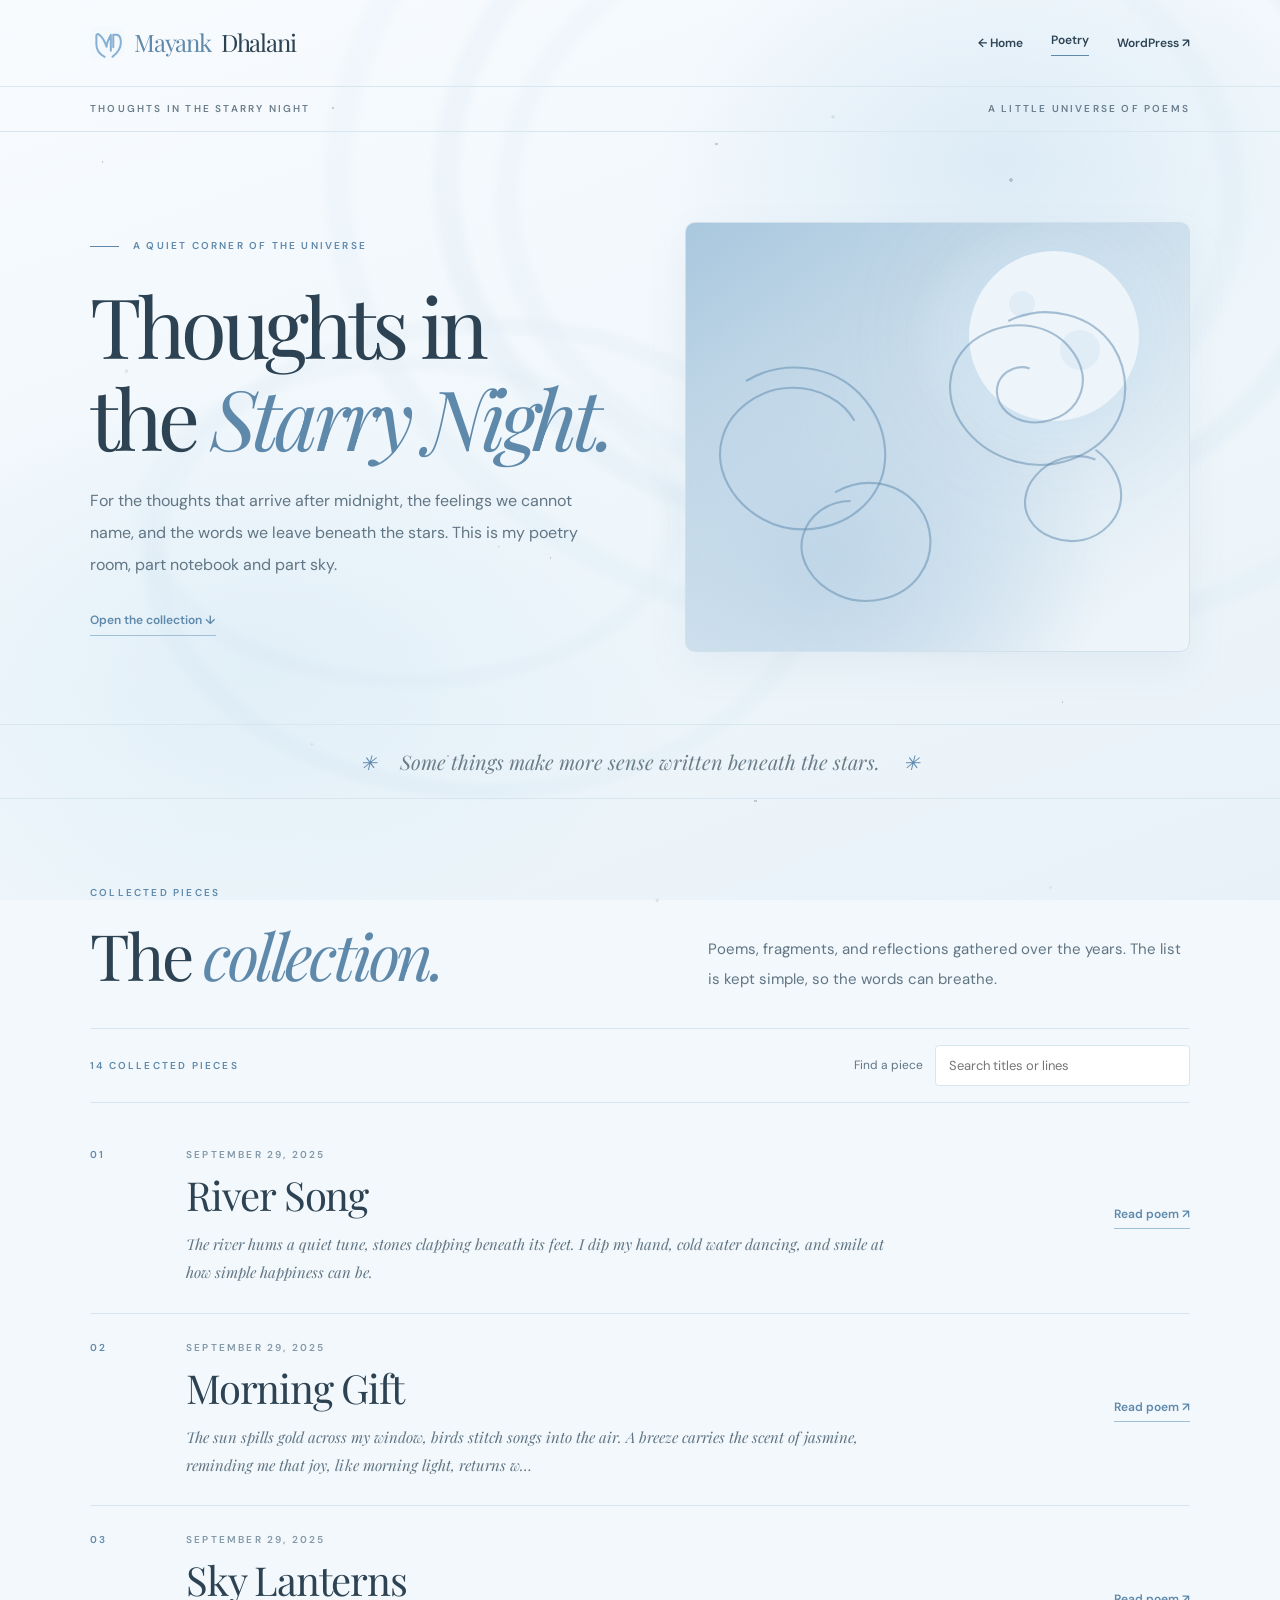
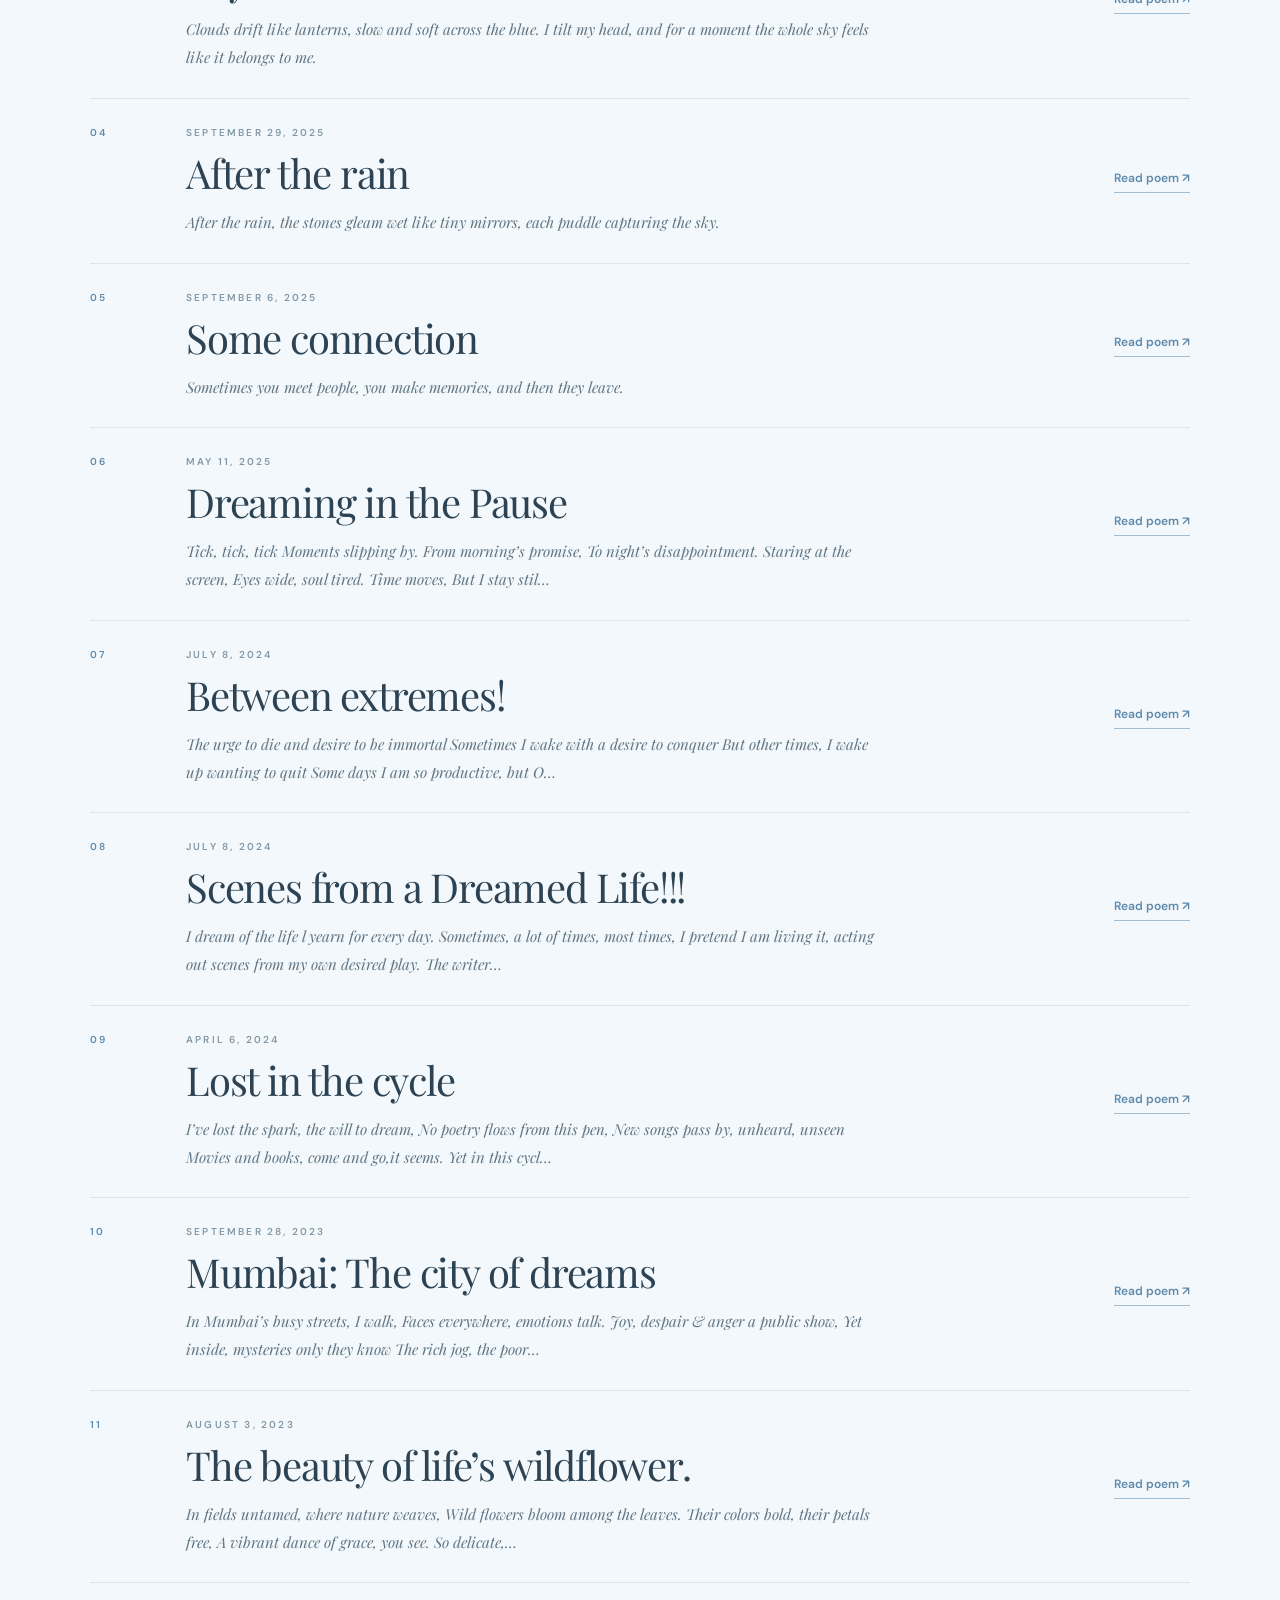
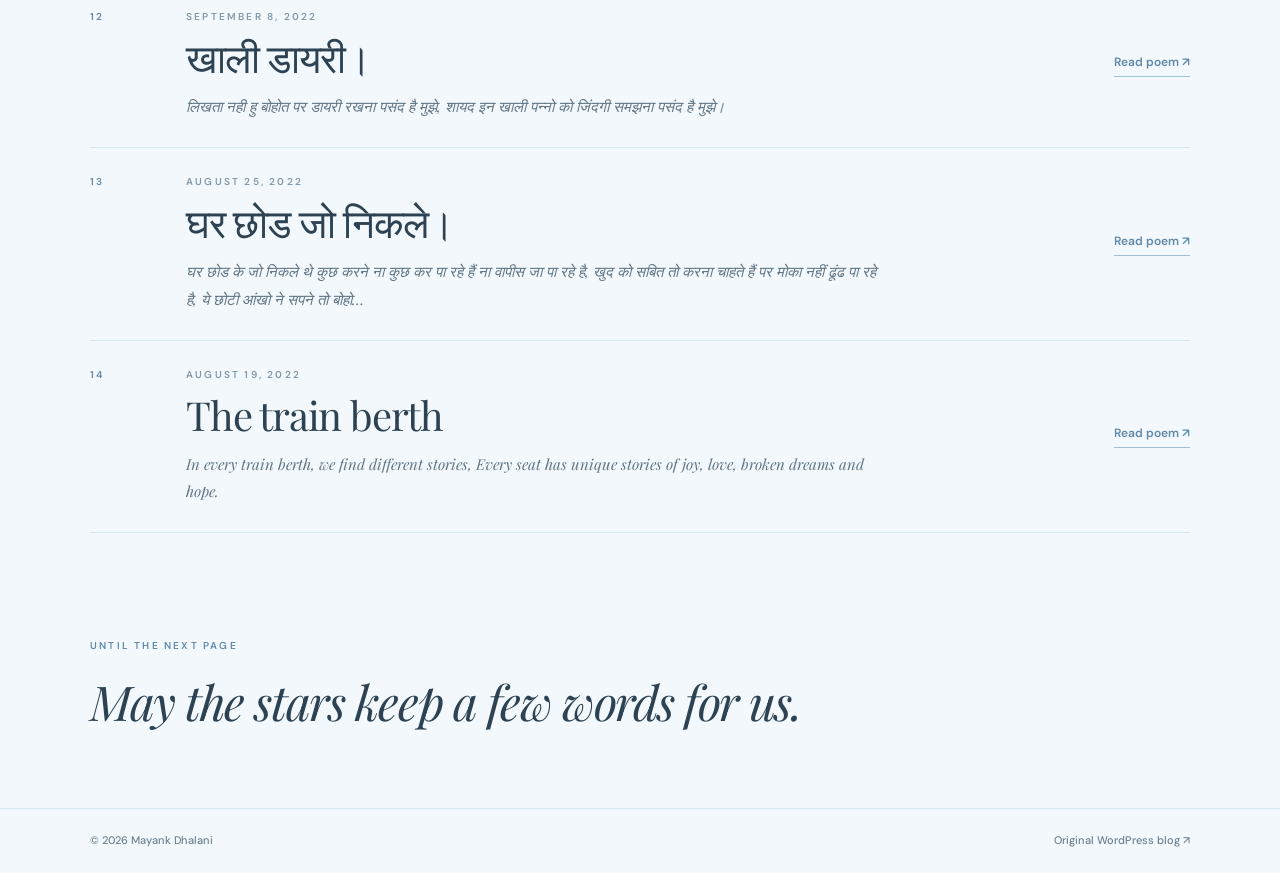
==== commit 5368e4bc: "Make poem reader pure light blue-white and refresh new favicon" ====
--- a/poetry/index.html
+++ b/poetry/index.html
@@ -6,7 +6,7 @@
   <meta name="theme-color" content="#f2f8fc">
   <meta name="description" content="Thoughts in the Starry Night | Poetry by Mayank Dhalani.">
   <title>Thoughts in the Starry Night | Mayank Dhalani</title>
-  <link rel="icon" href="../favicon.svg" type="image/svg+xml">
+  <link rel="icon" href="../favicon.svg?v=3" type="image/svg+xml">
   <link rel="preconnect" href="https://fonts.googleapis.com">
   <link rel="preconnect" href="https://fonts.gstatic.com" crossorigin>
   <link href="https://fonts.googleapis.com/css2?family=DM+Sans:wght@400;500;600;700&family=Playfair+Display:ital,wght@0,400;0,500;1,400;1,500&display=swap" rel="stylesheet">
@@ -27,11 +27,23 @@
     [hidden]{display:none!important}
     @media(max-width:850px){.container{width:min(100% - 54px,720px)}.hero{grid-template-columns:1fr;gap:28px;padding-top:74px}.scene{height:330px}.section-head{grid-template-columns:1fr;gap:22px}.running .container span:last-child{display:none}}
     @media(max-width:620px){.container{width:calc(100% - 38px)}.nav{min-height:74px}.brand{font-size:21px}.brand img{width:30px;height:30px}.navlinks{gap:14px}.navlinks a{font-size:11px}.hero h1{font-size:clamp(50px,12vw,74px)}.hero p{font-size:15px}.scene{height:300px}.moon{width:132px;height:132px}.archive{padding:72px 0 82px}.toolbar{flex-wrap:wrap}.item{grid-template-columns:48px 1fr;gap:14px}.read{grid-column:2;justify-self:start}.poem-navigation{gap:10px}.poem-nav-link{min-height:107px;padding:13px}.poem-nav-link strong{font-size:17px}.ending{flex-wrap:wrap}}
+
+    /* Individual poem pages use clean white paper so photographs and art stand out. */
+    body.reading-mode { background:#fcfeff; }
+    body.reading-mode .bg,
+    body.reading-mode .swirl,
+    body.reading-mode .stars { display:none; }
+    body.reading-mode header,
+    body.reading-mode footer,
+    body.reading-mode .running,
+    body.reading-mode .reader { background:#fcfeff; }
+    body.reading-mode .art { background:#ffffff; border-color:#dce8f1; }
+    body.reading-mode .art img { background:#ffffff; }
   </style>
 </head>
 <body>
   <div class="bg" aria-hidden="true"></div><div class="swirl" aria-hidden="true"></div><div class="stars" aria-hidden="true"></div>
-  <header><nav class="container nav"><a class="brand" href="../"><img src="../favicon.svg" alt=""><span>Mayank</span> Dhalani</a><div class="navlinks"><a href="../">← Home</a><a href="./" class="selected">Poetry</a><a href="https://mayankdhalani.wordpress.com/" target="_blank" rel="noopener noreferrer">WordPress ↗</a></div></nav></header>
+  <header><nav class="container nav"><a class="brand" href="../"><img src="../favicon.svg?v=3" alt=""><span>Mayank</span> Dhalani</a><div class="navlinks"><a href="../">← Home</a><a href="./" class="selected">Poetry</a><a href="https://mayankdhalani.wordpress.com/" target="_blank" rel="noopener noreferrer">WordPress ↗</a></div></nav></header>
   <div class="running"><div class="container micro"><span>Thoughts in the Starry Night</span><span>A little universe of poems</span></div></div>
   <main>
     <div id="archivePage">
@@ -85,7 +97,7 @@
       return blocks.map(b=>'<p>'+b.replace(/&/g,'&amp;').replace(/</g,'&lt;').replace(/>/g,'&gt;')+'</p>').join('');
     }
 
-    function showReader(post){
+    function showReader(post){document.body.classList.add('reading-mode');
       const idx=posts.findIndex(p=>p.slug===post.slug);
       const prev=idx>0 ? posts[idx-1] : null;
       const next=idx<posts.length-1 ? posts[idx+1] : null;
@@ -121,7 +133,7 @@
       window.scrollTo(0,0);
     }
 
-    function showArchive(){
+    function showArchive(){document.body.classList.remove('reading-mode');
       document.getElementById('archivePage').hidden=false;
       document.getElementById('reader').hidden=true;
       document.title=baseTitle;
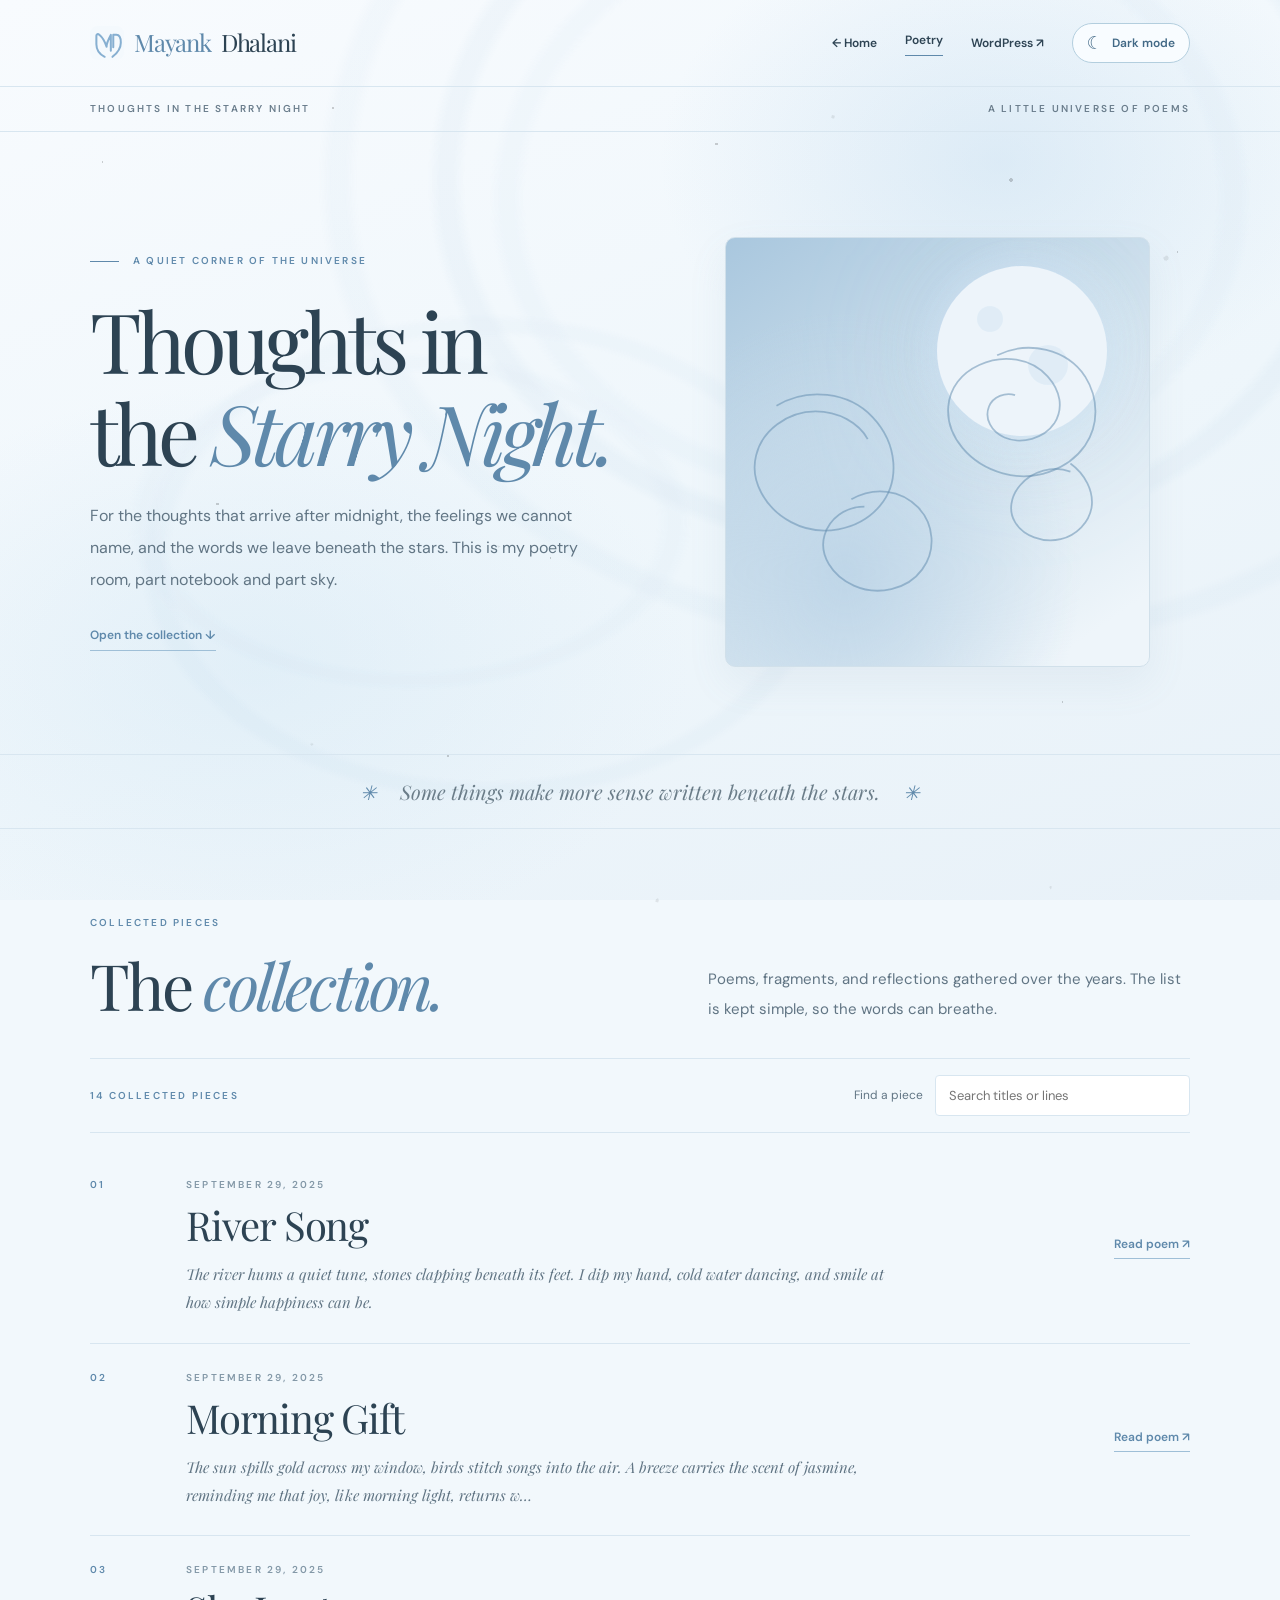
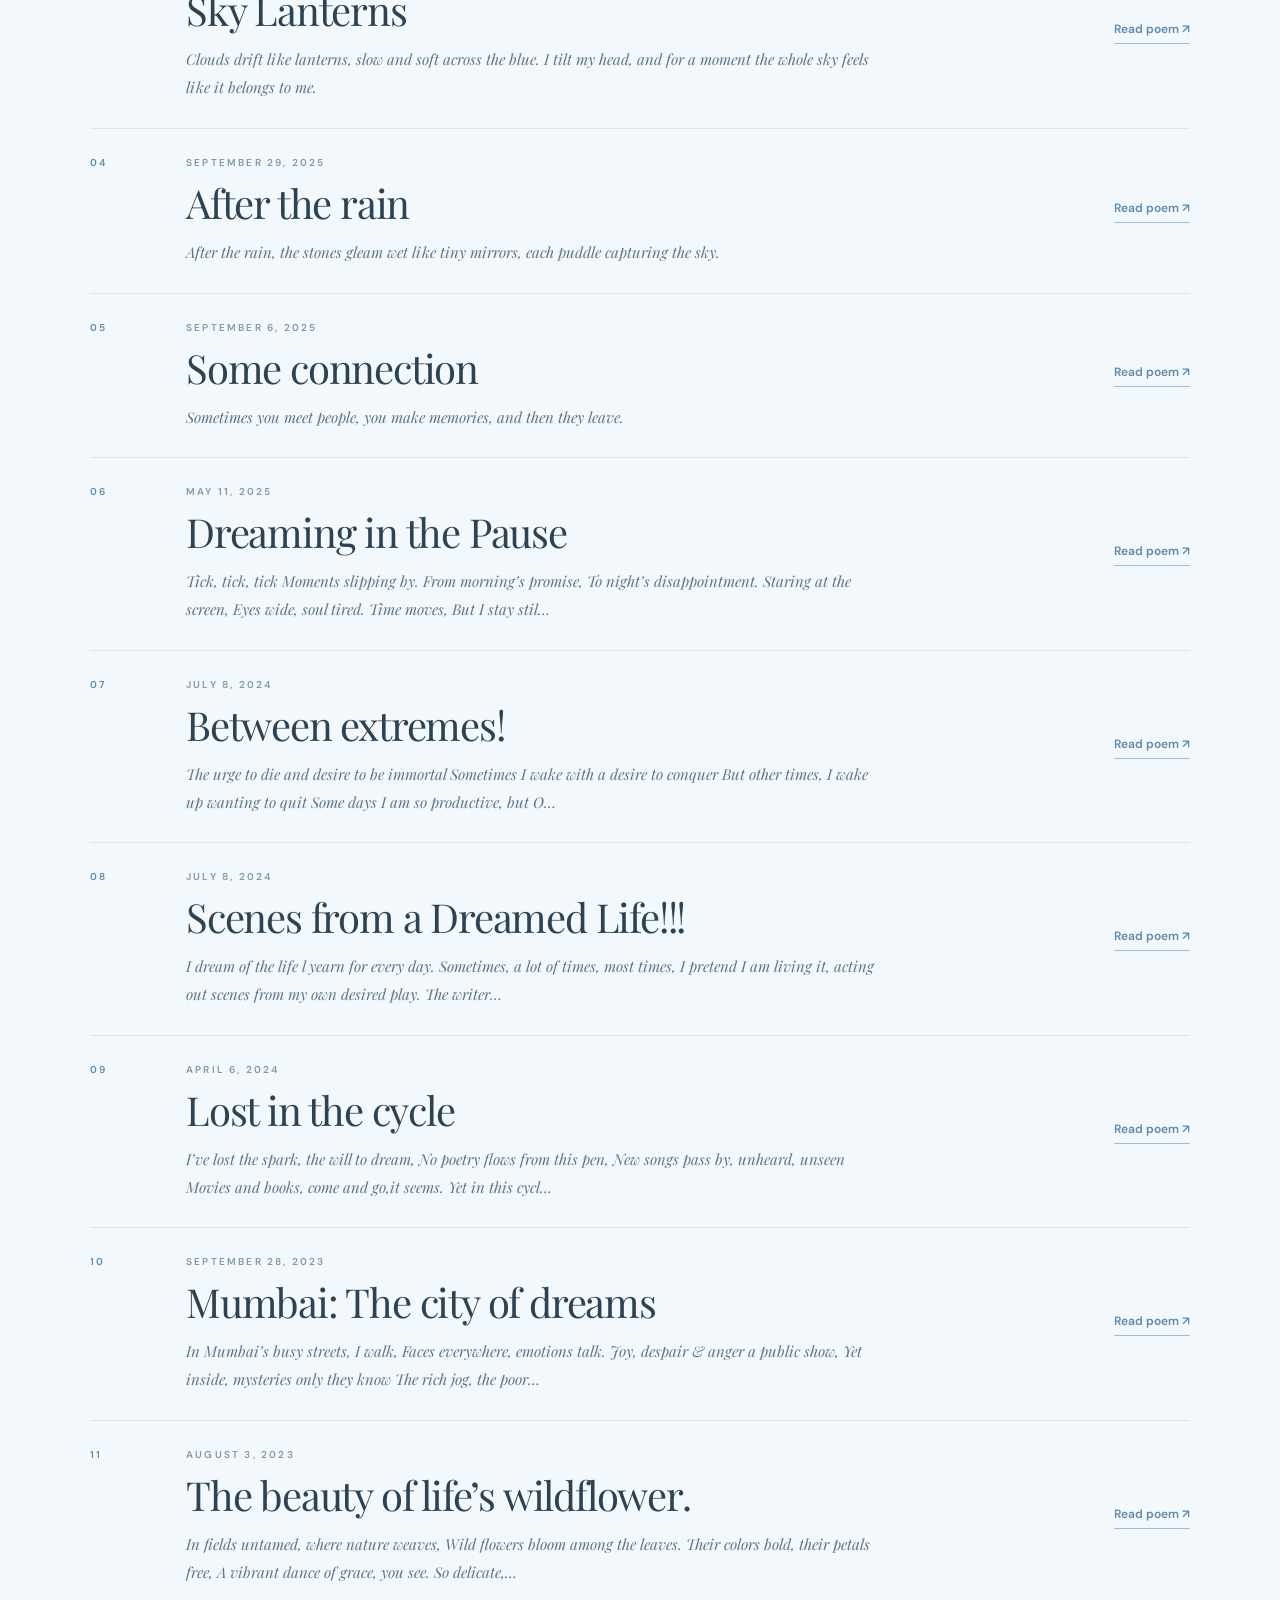
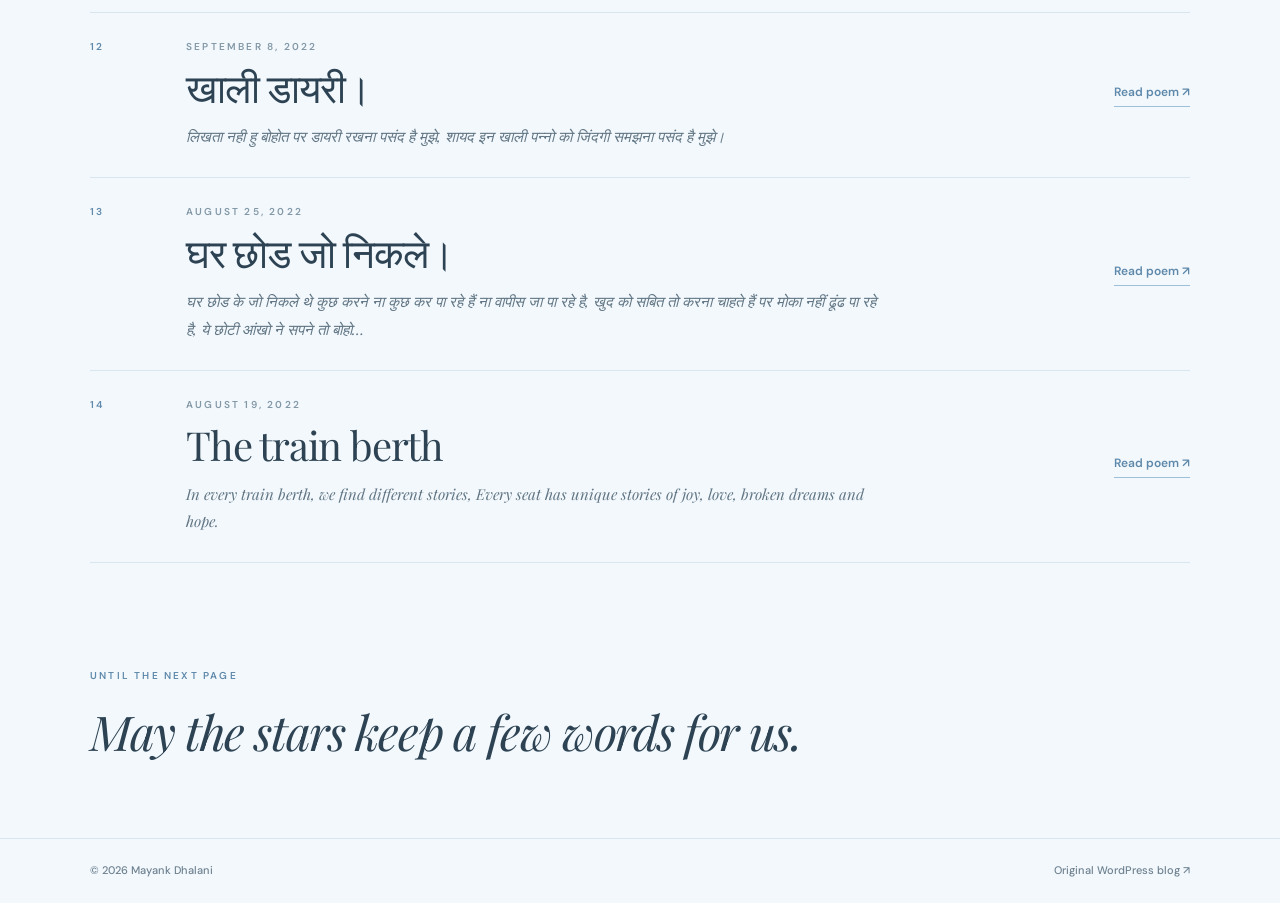
==== commit 0c156bb3: "Add Van Gogh painting and shared dark-mode button to poetry pages" ====
--- a/poetry/index.html
+++ b/poetry/index.html
@@ -4,6 +4,7 @@
   <meta charset="utf-8">
   <meta name="viewport" content="width=device-width, initial-scale=1">
   <meta name="theme-color" content="#f2f8fc">
+  <script>try{if(localStorage.getItem("mayank-site-theme")==="dark")document.documentElement.dataset.theme="dark"}catch(_){}</script>
   <meta name="description" content="Thoughts in the Starry Night | Poetry by Mayank Dhalani.">
   <title>Thoughts in the Starry Night | Mayank Dhalani</title>
   <link rel="icon" href="../favicon.svg?v=3" type="image/svg+xml">
@@ -40,14 +41,18 @@
     body.reading-mode .art { background:#ffffff; border-color:#dce8f1; }
     body.reading-mode .art img { background:#ffffff; }
   </style>
+  <link rel="stylesheet" href="../theme.css?v=1">
 </head>
-<body>
+<body class="page-poetry">
   <div class="bg" aria-hidden="true"></div><div class="swirl" aria-hidden="true"></div><div class="stars" aria-hidden="true"></div>
-  <header><nav class="container nav"><a class="brand" href="../"><img src="../favicon.svg?v=3" alt=""><span>Mayank</span> Dhalani</a><div class="navlinks"><a href="../">← Home</a><a href="./" class="selected">Poetry</a><a href="https://mayankdhalani.wordpress.com/" target="_blank" rel="noopener noreferrer">WordPress ↗</a></div></nav></header>
+  <header><nav class="container nav"><a class="brand" href="../"><img src="../favicon.svg?v=3" alt=""><span>Mayank</span> Dhalani</a><div class="navlinks"><a href="../">← Home</a><a href="./" class="selected">Poetry</a><a href="https://mayankdhalani.wordpress.com/" target="_blank" rel="noopener noreferrer">WordPress ↗</a><button type="button" class="theme-toggle" data-theme-toggle aria-label="Switch to dark mode" aria-pressed="false"><span class="theme-icon" aria-hidden="true">☾</span><span data-theme-label>Dark mode</span></button></div></nav></header>
   <div class="running"><div class="container micro"><span>Thoughts in the Starry Night</span><span>A little universe of poems</span></div></div>
   <main>
     <div id="archivePage">
-      <section class="hero container"><div><div class="eyebrow micro">A quiet corner of the universe</div><h1>Thoughts in<br>the <em>Starry Night.</em></h1><p>For the thoughts that arrive after midnight, the feelings we cannot name, and the words we leave beneath the stars. This is my poetry room, part notebook and part sky.</p><a href="#collection">Open the collection ↓</a></div><div class="scene" aria-hidden="true"><div class="moon"></div><div class="swirl-lines"><svg viewBox="0 0 520 360" xmlns="http://www.w3.org/2000/svg"><path d="M333 55c39-19 86-7 108 26 17 27 17 60 0 85-21 30-63 45-101 34-40-11-70-45-67-82 2-23 16-41 38-51 30-14 64-8 84 14 16 18 20 39 8 58-12 18-40 26-61 17-16-7-25-23-19-38 5-12 20-18 32-14"/><path d="M62 117c38-23 89-17 118 14 31 33 34 79 9 109-26 31-74 39-109 20-32-17-51-51-43-82 7-30 38-54 73-54 28 0 53 14 64 34"/><path d="M154 232c28-16 61-12 82 10 20 21 22 53 5 76-18 25-55 33-84 20-27-12-43-38-36-62 6-20 25-35 49-35"/><path d="M423 188c18 13 29 34 26 54-3 18-18 34-38 39-22 5-46-4-56-21-8-13-6-31 6-45 15-18 41-25 62-17"/></svg></div></div></section>
+      <section class="hero container"><div><div class="eyebrow micro">A quiet corner of the universe</div><h1>Thoughts in<br>the <em>Starry Night.</em></h1><p>For the thoughts that arrive after midnight, the feelings we cannot name, and the words we leave beneath the stars. This is my poetry room, part notebook and part sky.</p><a href="#collection">Open the collection ↓</a></div><figure class="scene" aria-label="Night sky art inspired by Vincent van Gogh's The Starry Night"><div class="moon" aria-hidden="true"></div><div class="swirl-lines" aria-hidden="true"><svg viewBox="0 0 520 360" xmlns="http://www.w3.org/2000/svg"><path d="M333 55c39-19 86-7 108 26 17 27 17 60 0 85-21 30-63 45-101 34-40-11-70-45-67-82 2-23 16-41 38-51 30-14 64-8 84 14 16 18 20 39 8 58-12 18-40 26-61 17-16-7-25-23-19-38 5-12 20-18 32-14"/><path d="M62 117c38-23 89-17 118 14 31 33 34 79 9 109-26 31-74 39-109 20-32-17-51-51-43-82 7-30 38-54 73-54 28 0 53 14 64 34"/><path d="M154 232c28-16 61-12 82 10 20 21 22 53 5 76-18 25-55 33-84 20-27-12-43-38-36-62 6-20 25-35 49-35"/><path d="M423 188c18 13 29 34 26 54-3 18-18 34-38 39-22 5-46-4-56-21-8-13-6-31 6-45 15-18 41-25 62-17"/></svg></div>
+          <img class="starry-painting" src="https://thumb.wikimedia.org/wikipedia/commons/thumb/d/de/Vincent_van_Gogh_Starry_Night.jpg/1280px-Vincent_van_Gogh_Starry_Night.jpg" alt="Vincent van Gogh's The Starry Night (1889), with swirling blue skies, shining stars, a cypress tree and a village." loading="lazy" decoding="async">
+          <figcaption class="painting-credit">Vincent van Gogh, <em>The Starry Night</em> (1889) · <a href="https://commons.wikimedia.org/wiki/File:Vincent_van_Gogh_Starry_Night.jpg" target="_blank" rel="noopener noreferrer">Wikimedia Commons</a></figcaption>
+        </figure></section>
       <div class="divider"><p><span aria-hidden="true">✳</span> Some things make more sense written beneath the stars. <span aria-hidden="true">✳</span></p></div>
       <section id="collection" class="archive container"><div class="section-head"><div><div class="micro">Collected pieces</div><h2>The <em>collection.</em></h2></div><p>Poems, fragments, and reflections gathered over the years. The list is kept simple, so the words can breathe.</p></div><div class="toolbar"><span class="count micro" id="count"></span><label class="searchwrap" for="search">Find a piece <input id="search" class="search" type="search" placeholder="Search titles or lines"></label></div><div class="list" id="list"></div></section>
     </div>
@@ -164,4 +169,5 @@
     route();
   </script>
 
+  <script src="../theme.js?v=1"></script>
 </body></html>
--- a/theme.css
+++ b/theme.css
@@ -0,0 +1,244 @@
+/* Shared light/dark switch. Light mode retains the site's existing soft blue design. */
+.theme-toggle {
+  display: inline-flex;
+  align-items: center;
+  justify-content: center;
+  gap: 9px;
+  min-height: 40px;
+  padding: 9px 14px;
+  border: 1px solid #b3cede;
+  border-radius: 999px;
+  background: #f8fcff;
+  color: #426986;
+  font: 600 12px/1.4 "DM Sans",system-ui,sans-serif;
+  white-space: nowrap;
+  cursor: pointer;
+  transition: background-color .18s,border-color .18s,color .18s;
+}
+.theme-toggle:hover { background: #e8f3fb; border-color: #83afce; }
+.theme-toggle:focus-visible { outline: 3px solid #6e9fc5; outline-offset: 3px; }
+.theme-icon { font-size: 18px; line-height: 1; font-weight: 400; }
+@media(max-width:820px) {
+  .nav { flex-wrap: wrap; padding-block: 10px; }
+  .navlinks { flex-wrap: wrap; row-gap: 10px; }
+}
+@media(max-width:620px) {
+  .nav { justify-content: center; }
+  .nav .brand { width:100%; justify-content:center; }
+  .navlinks { width:100%; justify-content:center; gap: 12px 16px; }
+  .theme-toggle { padding: 8px 12px; font-size: 11px; min-height:36px; }
+}
+@media(prefers-reduced-motion:reduce) { .theme-toggle { transition:none; } }
+
+/* The darkness draws from van Gogh's cobalt, Prussian blue and starlight yellow. */
+html[data-theme="dark"] {
+  color-scheme: dark;
+  --bg: #09172d;
+  --bg-soft: #152b4a;
+  --paper: #152744;
+  --paper-soft: #1b3154;
+  --panel: #162947;
+  --panel-soft: #1b3152;
+  --accent: #ecd178;
+  --accent-deep: #f2d982;
+  --text: #f5f2e6;
+  --muted: #d0dceb;
+  --line: #405575;
+}
+html[data-theme="dark"] body {
+  background: #09172d;
+  color: #f5f2e6;
+}
+html[data-theme="dark"] .theme-toggle {
+  border-color: #d2b96b;
+  background: #273e62;
+  color: #fbe3a2;
+}
+html[data-theme="dark"] .theme-toggle:hover { background: #36527a; }
+html[data-theme="dark"] header,
+html[data-theme="dark"] footer,
+html[data-theme="dark"] .divider,
+html[data-theme="dark"] .running { border-color: #435979; }
+html[data-theme="dark"] .brand,
+html[data-theme="dark"] .navlinks a,
+html[data-theme="dark"] .navlinks .selected { color: #f4f0e4; }
+html[data-theme="dark"] .brand span { color: #f1d781; }
+html[data-theme="dark"] .navlinks a:hover,
+html[data-theme="dark"] .navlinks .selected { color: #ffe4a0; }
+html[data-theme="dark"] .navlinks .selected { border-color:#eacb71; }
+html[data-theme="dark"] .running { color: #c6d6e6; }
+html[data-theme="dark"] .eyebrow,
+html[data-theme="dark"] .section-head .micro,
+html[data-theme="dark"] .count,
+html[data-theme="dark"] .num,
+html[data-theme="dark"] .ending .micro,
+html[data-theme="dark"] .signoff .micro { color: #f1d37f; }
+html[data-theme="dark"] .hero h1,
+html[data-theme="dark"] .section-head h2,
+html[data-theme="dark"] .ending h2,
+html[data-theme="dark"] .signoff h2 { color: #f9f1df; }
+html[data-theme="dark"] .hero h1 em,
+html[data-theme="dark"] .section-head h2 em { color: #f1d37f; }
+html[data-theme="dark"] .hero p,
+html[data-theme="dark"] .section-head p { color: #d0dcec; }
+html[data-theme="dark"] .divider p { color: #e1d9c7; }
+html[data-theme="dark"] .divider span { color: #efce73; }
+html[data-theme="dark"] .footer-inner p,
+html[data-theme="dark"] .footer-inner a { color: #c3d0de; }
+
+/* Homepage: a dark-blue night-sky, not a flat black rectangle. */
+html[data-theme="dark"] body.page-home .sky {
+  background:
+    radial-gradient(circle at 76% 21%, rgba(109,146,199,.35), transparent 18%),
+    radial-gradient(ellipse at 71% 36%, rgba(56,88,160,.42), transparent 36%),
+    radial-gradient(ellipse at 20% 74%, rgba(32,71,132,.52), transparent 42%),
+    linear-gradient(160deg,#08152b 0%,#112c50 56%,#07152a 100%);
+}
+html[data-theme="dark"] body.page-home .sky::before {
+  opacity: .72;
+  filter: none;
+}
+html[data-theme="dark"] body.page-home .sky::after {
+  opacity: .32;
+  filter: none;
+}
+html[data-theme="dark"] body.page-home .hero p { color:#d6e2f1; }
+html[data-theme="dark"] body.page-home .moon {
+  background: #f1da8b;
+  box-shadow: 0 0 36px rgba(255,226,146,.65),0 0 112px rgba(248,204,103,.28);
+}
+html[data-theme="dark"] body.page-home .moon::after { background: #d2b86c; }
+html[data-theme="dark"] body.page-home .constellation { opacity: .85; }
+html[data-theme="dark"] body.page-home .constellation svg g:first-child { stroke:#e6d187; }
+html[data-theme="dark"] body.page-home .constellation svg g:last-child { fill:#f2dfae; }
+html[data-theme="dark"] body.page-home .note-card {
+  background: linear-gradient(140deg,rgba(20,41,75,.98),rgba(11,27,53,.97));
+  border-color: #9aa66f;
+  box-shadow: 0 19px 42px rgba(0,7,22,.35);
+}
+html[data-theme="dark"] body.page-home .note-card p { color: #f6f1de; }
+html[data-theme="dark"] body.page-home .note-card .micro { color: #efce7b; }
+html[data-theme="dark"] body.page-home .button {
+  background: #e8c86a;
+  border-color: #e8c86a;
+  color: #101f35;
+}
+html[data-theme="dark"] body.page-home .button:hover { background: #ffe39b; }
+html[data-theme="dark"] body.page-home .textlink { color:#f2d785; border-color:#f2d785; }
+html[data-theme="dark"] body.page-home .navlinks .pill { background: #172d50; border-color: #6a7d97; }
+html[data-theme="dark"] body.page-home .cards .card {
+  background: linear-gradient(155deg,#19335a,#102540);
+  border-color:#4c6181;
+  box-shadow:0 14px 30px rgba(1,10,24,.15);
+}
+html[data-theme="dark"] body.page-home .cards .card h3 { color:#f9efd9; }
+html[data-theme="dark"] body.page-home .cards .card p { color:#ccd8e8; }
+html[data-theme="dark"] body.page-home .cards .card .micro { color:#ebcf85!important; }
+html[data-theme="dark"] body.page-home .essay-box {
+  background: linear-gradient(130deg,#1a3557,#0e2444);
+  border-color: #586d89;
+  box-shadow: 0 14px 32px rgba(1,10,24,.15);
+}
+html[data-theme="dark"] body.page-home .essay-box p { color:#ccd9e9; }
+html[data-theme="dark"] body.page-home .essay-box .micro { color:#edcf85!important; }
+html[data-theme="dark"] body.page-home .essay-box h2 { color:#f5ebd7; }
+html[data-theme="dark"] body.page-home .essay-box h2 em { color:#f0d37f; }
+html[data-theme="dark"] body.page-home .status { color:#f4d787; border-color:#adab84; }
+html[data-theme="dark"] body.page-home .essay-note {
+  background:#203b60; border-color:#637892;
+}
+html[data-theme="dark"] body.page-home .essay-note p { color:#f4ecd9; }
+html[data-theme="dark"] body.page-home .star { color:#f0d47f; }
+
+/* The poetry page, in cobalt, ultramarine and soft swirling starlight. */
+html[data-theme="dark"] body.page-poetry .bg {
+  background:
+    radial-gradient(ellipse at 74% 13%,rgba(234,199,93,.17),transparent 21%),
+    radial-gradient(ellipse at 68% 30%,rgba(68,104,183,.51),transparent 33%),
+    radial-gradient(ellipse at 23% 65%,rgba(31,77,148,.42),transparent 45%),
+    linear-gradient(146deg,#071329 0%,#193866 58%,#091a34 100%);
+}
+html[data-theme="dark"] body.page-poetry .swirl {
+  opacity: .62;
+  filter: none;
+  background:
+    radial-gradient(ellipse at 73% 24%,transparent 0 34%,rgba(230,197,96,.12) 35% 36%,transparent 37%),
+    radial-gradient(ellipse at 65% 25%,transparent 0 28%,rgba(118,167,232,.28) 29% 30%,transparent 31%),
+    radial-gradient(ellipse at 74% 19%,transparent 0 44%,rgba(81,143,211,.17) 45% 46%,transparent 47%),
+    radial-gradient(ellipse at 31% 57%,transparent 0 19%,rgba(233,201,101,.11) 20% 21%,transparent 22%);
+}
+html[data-theme="dark"] body.page-poetry .stars::before { opacity:.8;filter:none; }
+html[data-theme="dark"] body.page-poetry .stars::after { opacity:.32;filter:none; }
+html[data-theme="dark"] body.page-poetry .scene {
+  background: #09162c;
+  border: 7px solid #c4ab71;
+  border-radius: 8px;
+  box-shadow: 0 21px 48px rgba(0,5,22,.5), 0 0 0 1px #314965;
+  overflow: hidden;
+}
+html[data-theme="dark"] body.page-poetry .scene .moon,
+html[data-theme="dark"] body.page-poetry .scene .swirl-lines { display:none; }
+.starry-painting { display:none; }
+.painting-credit { display:none; }
+html[data-theme="dark"] body.page-poetry .scene .starry-painting {
+  display:block;
+  position:absolute;
+  inset:0;
+  width:100%;
+  height:100%;
+  object-fit:contain;
+  background: #08152d;
+}
+html[data-theme="dark"] body.page-poetry .scene .painting-credit {
+  position:absolute;
+  display:block;
+  z-index:2;
+  left:0;right:0;bottom:0;
+  padding:9px 11px;
+  background:linear-gradient(0deg,rgba(3,13,32,.94),rgba(3,13,32,.50));
+  text-align:center;
+  font:500 10px/1.6 "DM Sans",system-ui,sans-serif;
+  color:#f4ecd8;
+  letter-spacing:.02em;
+}
+html[data-theme="dark"] body.page-poetry .painting-credit a {
+  color:#ffe6a1; border:0; text-decoration:underline; text-underline-offset:3px;
+}
+html[data-theme="dark"] body.page-poetry .search {
+  background: #112846; border-color:#5c7194;
+  color:#f7f3e5;
+}
+html[data-theme="dark"] body.page-poetry .search::placeholder { color:#b3c4d6; }
+html[data-theme="dark"] body.page-poetry .searchwrap { color:#d3ddec; }
+html[data-theme="dark"] body.page-poetry .item { border-color:#435a7d; }
+html[data-theme="dark"] body.page-poetry .item:hover { background:rgba(84,130,186,.14); }
+html[data-theme="dark"] body.page-poetry .item h3 a { color:#f6f1e6; }
+html[data-theme="dark"] body.page-poetry .item h3 a:hover { color:#ffdd82; }
+html[data-theme="dark"] body.page-poetry .date { color:#b8c9dc; }
+html[data-theme="dark"] body.page-poetry .excerpt { color:#ced8e4; }
+html[data-theme="dark"] body.page-poetry .read,
+html[data-theme="dark"] body.page-poetry .hero a { color:#f3d685;border-color:#e8d083; }
+html[data-theme="dark"] body.page-poetry .reader { color:#e7e9ed; }
+html[data-theme="dark"] body.page-poetry .reader h1 { color:#f7edd4; }
+html[data-theme="dark"] body.page-poetry .reader-date { color:#f0d17c; }
+html[data-theme="dark"] body.page-poetry .line { background:#566986; }
+html[data-theme="dark"] body.page-poetry .back,
+html[data-theme="dark"] body.page-poetry .actions a { color:#f3d788;border-color:#ddc57b; }
+html[data-theme="dark"] body.page-poetry .body { color:#e4e9f0; }
+html[data-theme="dark"] body.page-poetry .art {
+  background: #17243a;
+  border-color: #66799a;
+  box-shadow: 0 18px 40px rgba(0,5,18,.28);
+}
+html[data-theme="dark"] body.page-poetry .art img { background:#152039; }
+html[data-theme="dark"] body.page-poetry .art figcaption { color:#cad6e8; }
+html[data-theme="dark"] body.page-poetry .poem-navigation { border-color:#506787; }
+html[data-theme="dark"] body.page-poetry .poem-nav-link {
+  background:#152d51; border-color:#4d6485;
+}
+html[data-theme="dark"] body.page-poetry .poem-nav-link:hover {
+  background:#204270; border-color:#dfbf79;
+}
+html[data-theme="dark"] body.page-poetry .poem-nav-link small { color:#f2d783; }
+html[data-theme="dark"] body.page-poetry .poem-nav-link strong { color:#f7efe0; }
+html[data-theme="dark"] body.page-poetry .ending h2 { color:#f6edda; }
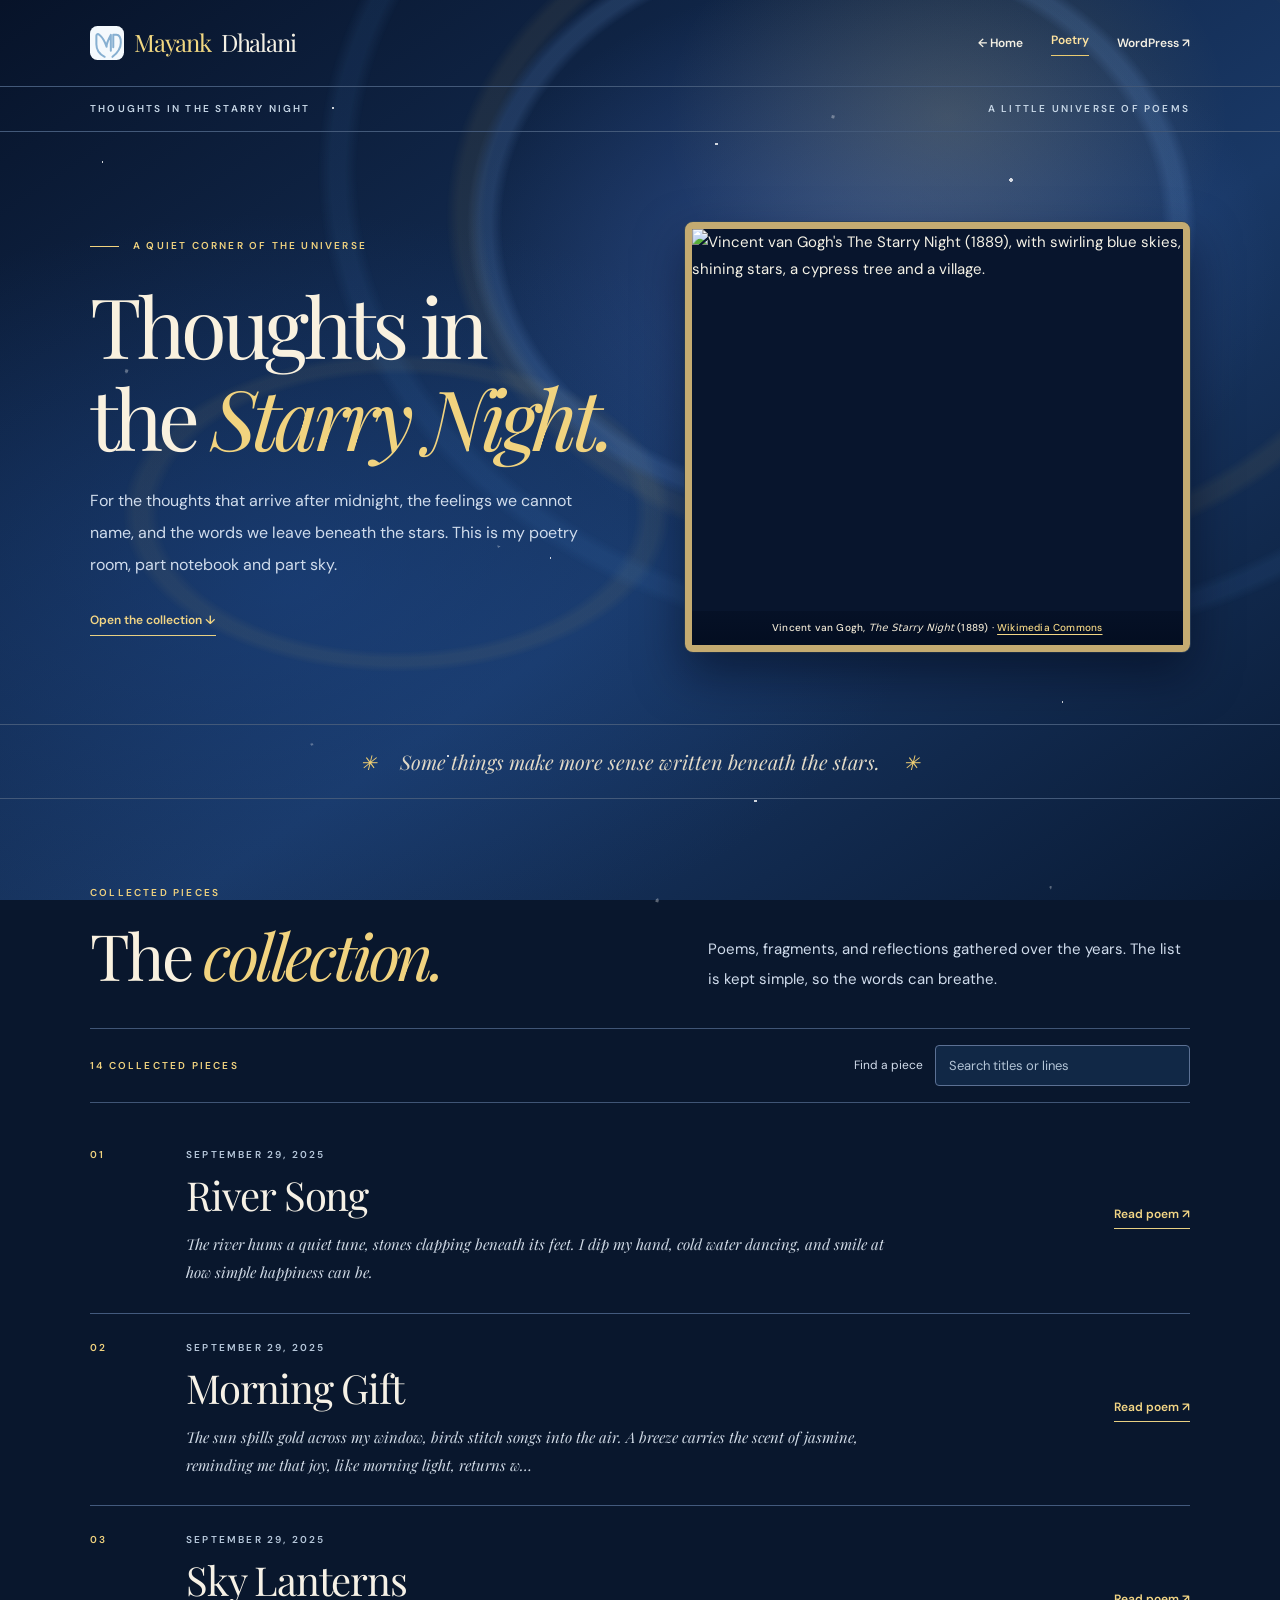
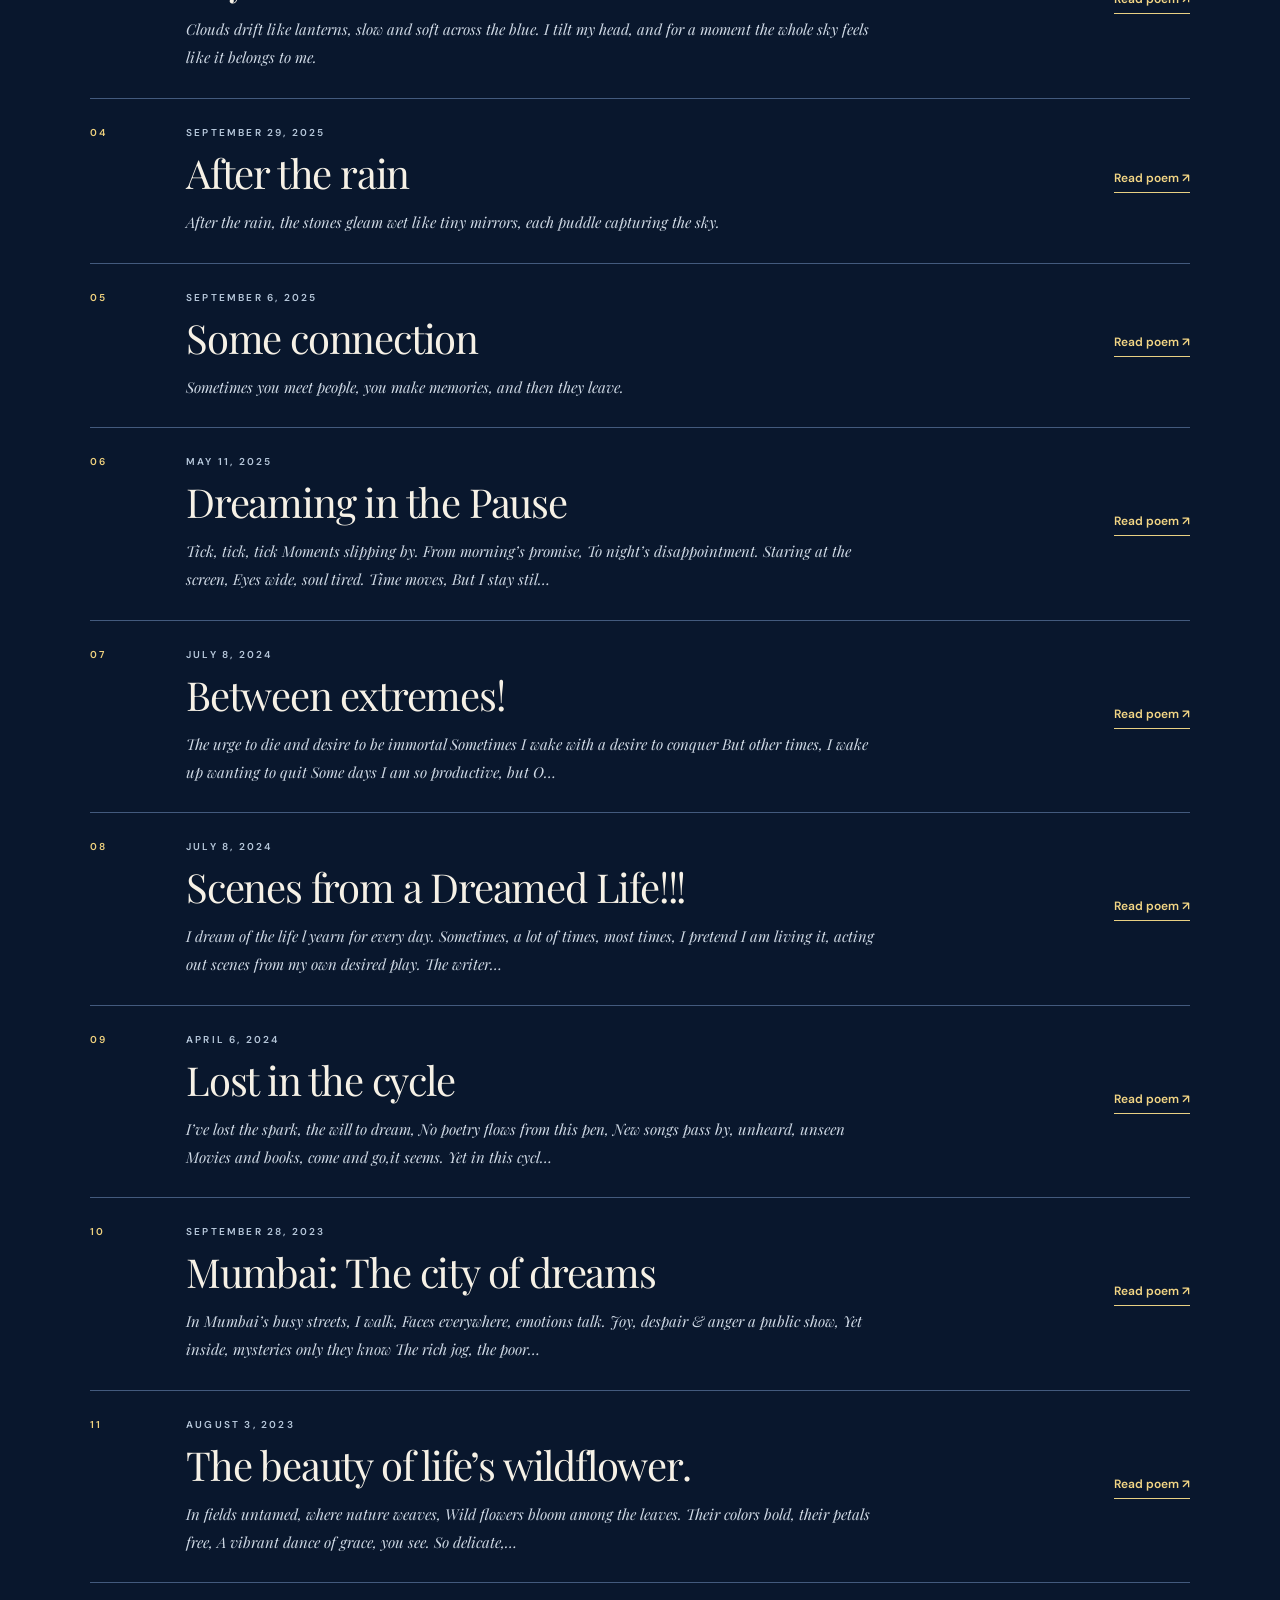
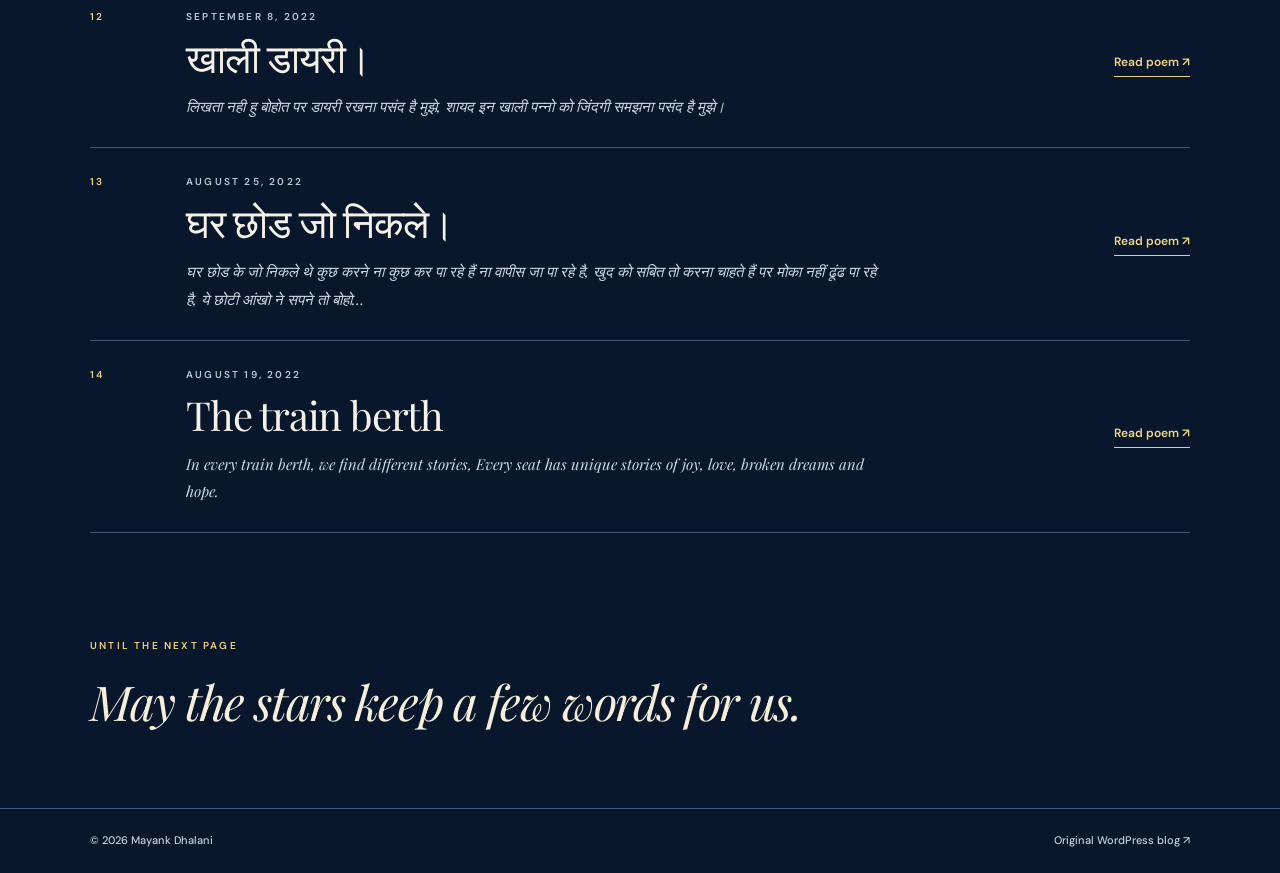
==== commit 0dcc0d01: "Make night theme permanent and preserve light poem reading transitions" ====
--- a/poetry/index.html
+++ b/poetry/index.html
@@ -1,10 +1,9 @@
 <!doctype html>
-<html lang="en">
+<html lang="en" data-theme="dark">
 <head>
   <meta charset="utf-8">
   <meta name="viewport" content="width=device-width, initial-scale=1">
-  <meta name="theme-color" content="#f2f8fc">
-  <script>try{if(localStorage.getItem("mayank-site-theme")==="dark")document.documentElement.dataset.theme="dark"}catch(_){}</script>
+  <meta name="theme-color" content="#09172d">
   <meta name="description" content="Thoughts in the Starry Night | Poetry by Mayank Dhalani.">
   <title>Thoughts in the Starry Night | Mayank Dhalani</title>
   <link rel="icon" href="../favicon.svg?v=3" type="image/svg+xml">
@@ -45,7 +44,7 @@
 </head>
 <body class="page-poetry">
   <div class="bg" aria-hidden="true"></div><div class="swirl" aria-hidden="true"></div><div class="stars" aria-hidden="true"></div>
-  <header><nav class="container nav"><a class="brand" href="../"><img src="../favicon.svg?v=3" alt=""><span>Mayank</span> Dhalani</a><div class="navlinks"><a href="../">← Home</a><a href="./" class="selected">Poetry</a><a href="https://mayankdhalani.wordpress.com/" target="_blank" rel="noopener noreferrer">WordPress ↗</a><button type="button" class="theme-toggle" data-theme-toggle aria-label="Switch to dark mode" aria-pressed="false"><span class="theme-icon" aria-hidden="true">☾</span><span data-theme-label>Dark mode</span></button></div></nav></header>
+  <header><nav class="container nav"><a class="brand" href="../"><img src="../favicon.svg?v=3" alt=""><span>Mayank</span> Dhalani</a><div class="navlinks"><a href="../">← Home</a><a href="./" class="selected">Poetry</a><a href="https://mayankdhalani.wordpress.com/" target="_blank" rel="noopener noreferrer">WordPress ↗</a></div></nav></header>
   <div class="running"><div class="container micro"><span>Thoughts in the Starry Night</span><span>A little universe of poems</span></div></div>
   <main>
     <div id="archivePage">
@@ -169,5 +168,4 @@
     route();
   </script>
 
-  <script src="../theme.js?v=1"></script>
 </body></html>
--- a/theme.css
+++ b/theme.css
@@ -178,6 +178,7 @@
 }
 html[data-theme="dark"] body.page-poetry .scene .moon,
 html[data-theme="dark"] body.page-poetry .scene .swirl-lines { display:none; }
+.page-poetry .scene { margin:0; }
 .starry-painting { display:none; }
 .painting-credit { display:none; }
 html[data-theme="dark"] body.page-poetry .scene .starry-painting {
@@ -202,6 +203,7 @@
   letter-spacing:.02em;
 }
 html[data-theme="dark"] body.page-poetry .painting-credit a {
+  display:inline; margin:0; padding:0; font:inherit;
   color:#ffe6a1; border:0; text-decoration:underline; text-underline-offset:3px;
 }
 html[data-theme="dark"] body.page-poetry .search {
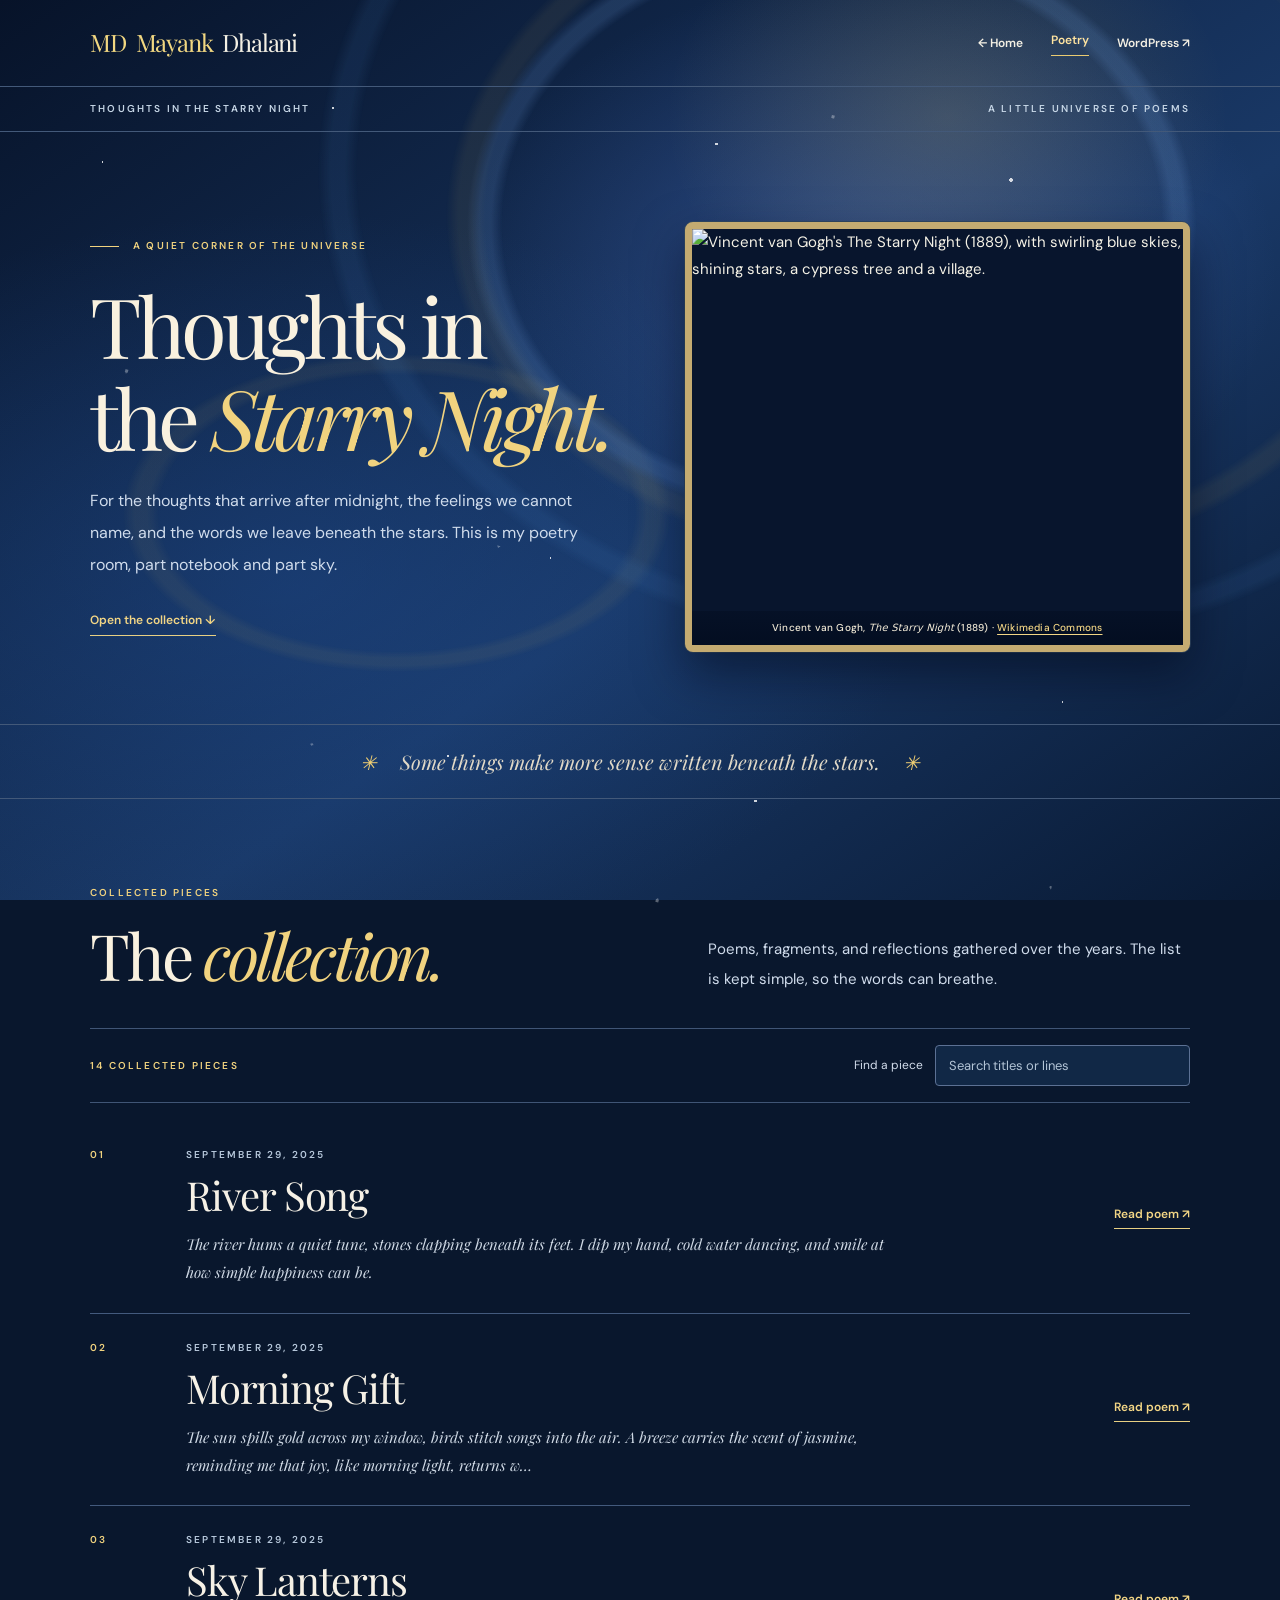
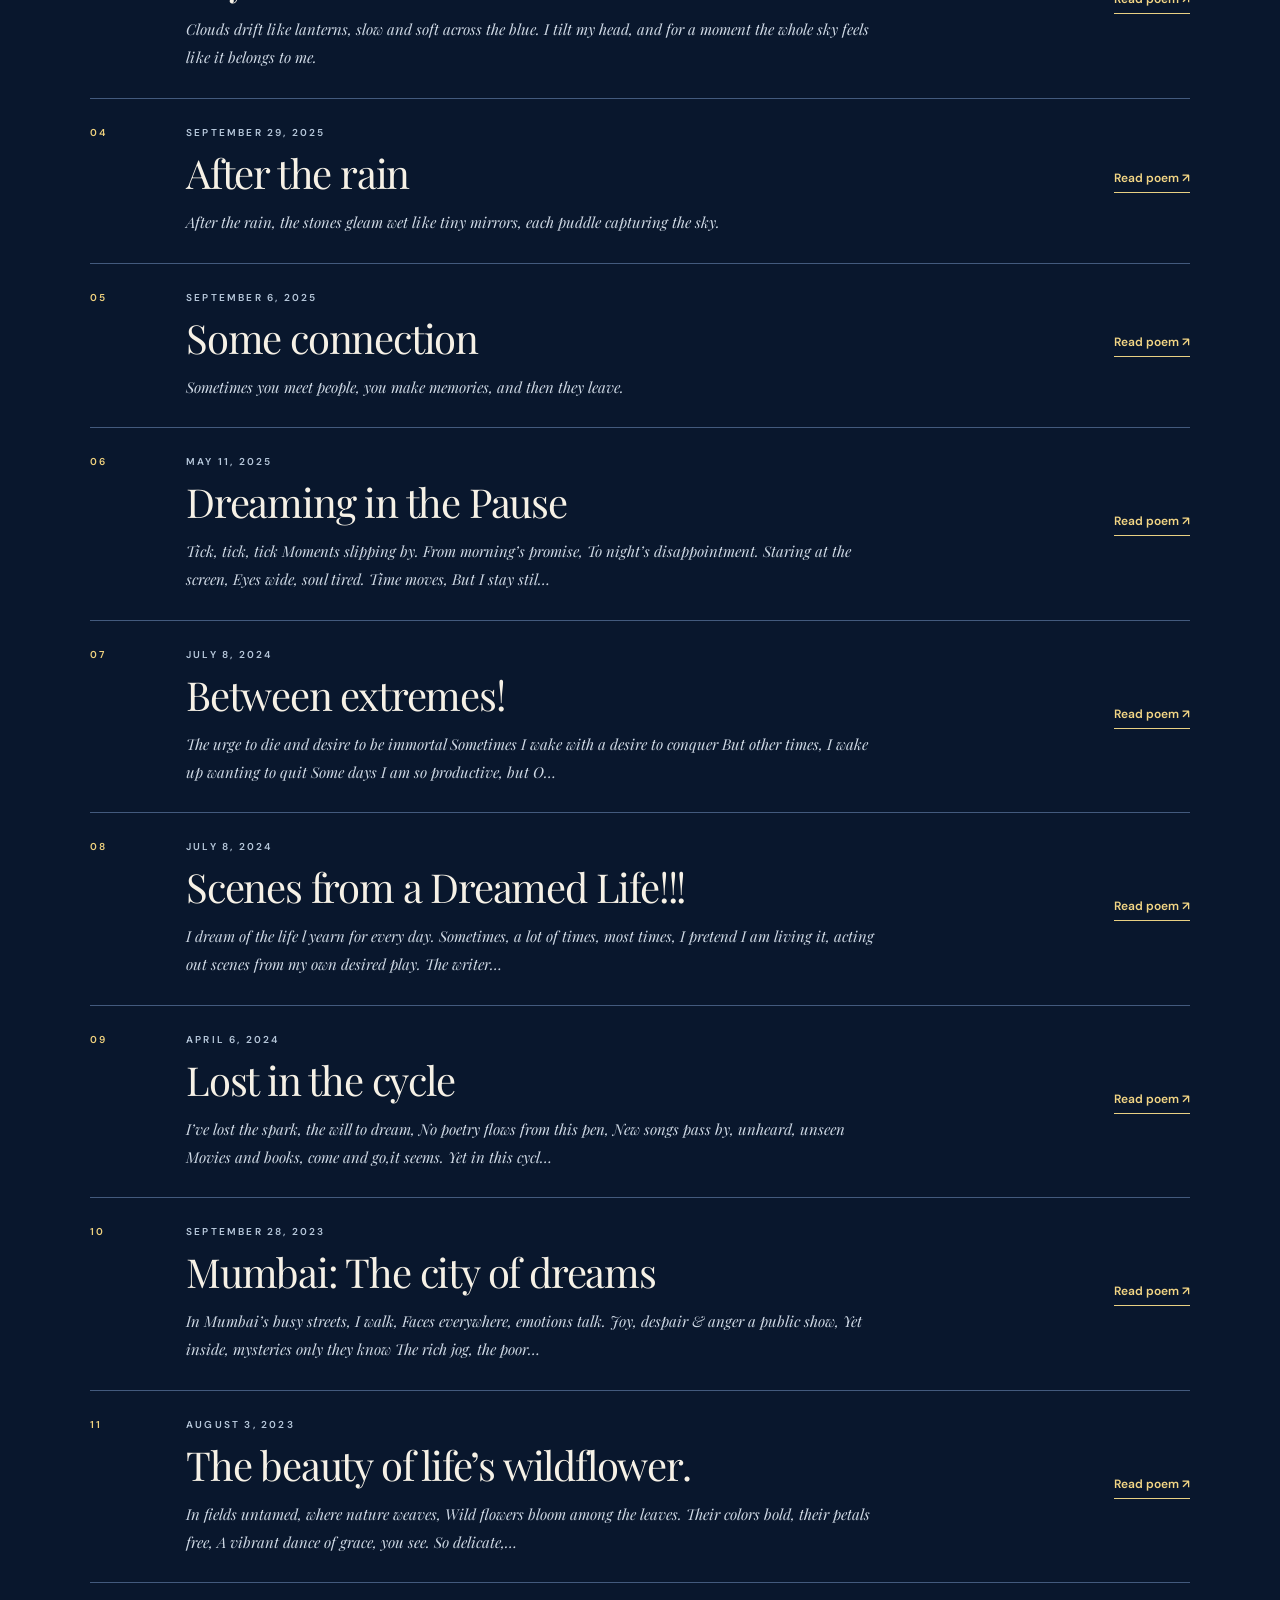
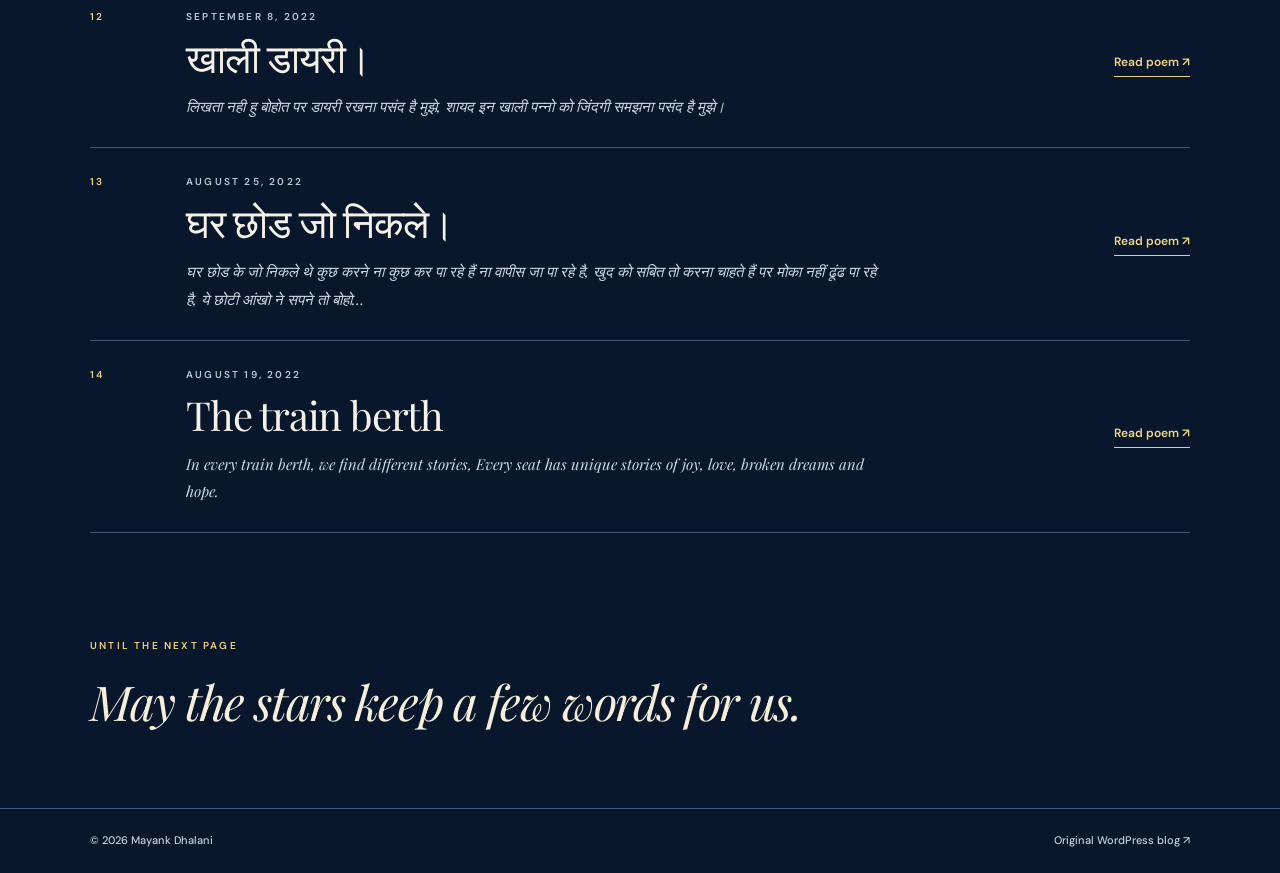
==== commit 564c9838: "Use golden MD lettermark across website header" ====
--- a/poetry/index.html
+++ b/poetry/index.html
@@ -6,7 +6,7 @@
   <meta name="theme-color" content="#09172d">
   <meta name="description" content="Thoughts in the Starry Night | Poetry by Mayank Dhalani.">
   <title>Thoughts in the Starry Night | Mayank Dhalani</title>
-  <link rel="icon" href="../favicon.svg?v=3" type="image/svg+xml">
+  <link rel="icon" href="../favicon.svg?v=4" type="image/svg+xml">
   <link rel="preconnect" href="https://fonts.googleapis.com">
   <link rel="preconnect" href="https://fonts.gstatic.com" crossorigin>
   <link href="https://fonts.googleapis.com/css2?family=DM+Sans:wght@400;500;600;700&family=Playfair+Display:ital,wght@0,400;0,500;1,400;1,500&display=swap" rel="stylesheet">
@@ -40,11 +40,11 @@
     body.reading-mode .art { background:#ffffff; border-color:#dce8f1; }
     body.reading-mode .art img { background:#ffffff; }
   </style>
-  <link rel="stylesheet" href="../theme.css?v=1">
+  <link rel="stylesheet" href="../theme.css?v=3">
 </head>
 <body class="page-poetry">
   <div class="bg" aria-hidden="true"></div><div class="swirl" aria-hidden="true"></div><div class="stars" aria-hidden="true"></div>
-  <header><nav class="container nav"><a class="brand" href="../"><img src="../favicon.svg?v=3" alt=""><span>Mayank</span> Dhalani</a><div class="navlinks"><a href="../">← Home</a><a href="./" class="selected">Poetry</a><a href="https://mayankdhalani.wordpress.com/" target="_blank" rel="noopener noreferrer">WordPress ↗</a></div></nav></header>
+  <header><nav class="container nav"><a class="brand" href="../"><span class="brand-monogram" aria-hidden="true">MD</span><span>Mayank</span> Dhalani</a><div class="navlinks"><a href="../">← Home</a><a href="./" class="selected">Poetry</a><a href="https://mayankdhalani.wordpress.com/" target="_blank" rel="noopener noreferrer">WordPress ↗</a></div></nav></header>
   <div class="running"><div class="container micro"><span>Thoughts in the Starry Night</span><span>A little universe of poems</span></div></div>
   <main>
     <div id="archivePage">
@@ -102,6 +102,7 @@
     }
 
     function showReader(post){document.body.classList.add('reading-mode');
+      document.querySelector('meta[name="theme-color"]').setAttribute('content','#fbfdff');
       const idx=posts.findIndex(p=>p.slug===post.slug);
       const prev=idx>0 ? posts[idx-1] : null;
       const next=idx<posts.length-1 ? posts[idx+1] : null;
@@ -138,6 +139,7 @@
     }
 
     function showArchive(){document.body.classList.remove('reading-mode');
+      document.querySelector('meta[name="theme-color"]').setAttribute('content','#09172d');
       document.getElementById('archivePage').hidden=false;
       document.getElementById('reader').hidden=true;
       document.title=baseTitle;
--- a/theme.css
+++ b/theme.css
@@ -244,3 +244,124 @@
 html[data-theme="dark"] body.page-poetry .poem-nav-link small { color:#f2d783; }
 html[data-theme="dark"] body.page-poetry .poem-nav-link strong { color:#f7efe0; }
 html[data-theme="dark"] body.page-poetry .ending h2 { color:#f6edda; }
+
+
+/* PERMANENT DARK SITE, LIGHT POEM READER
+   The poetry archive keeps the deep Van Gogh blues.
+   Only an opened individual poem switches to an airy paper reading surface.
+   Specificity intentionally exceeds the archive's dark-theme rules above. */
+html[data-theme="dark"] body.page-poetry.reading-mode {
+  color-scheme: light;
+  --text: #263b4d;
+  --muted: #4f6473;
+  --line: #dce7f0;
+  --accent: #3f6f96;
+  --accent-deep: #315f83;
+  background: #fbfdff;
+  color: #263b4d;
+}
+html[data-theme="dark"] body.page-poetry.reading-mode .bg,
+html[data-theme="dark"] body.page-poetry.reading-mode .swirl,
+html[data-theme="dark"] body.page-poetry.reading-mode .stars {
+  display: none;
+}
+html[data-theme="dark"] body.page-poetry.reading-mode header,
+html[data-theme="dark"] body.page-poetry.reading-mode .running,
+html[data-theme="dark"] body.page-poetry.reading-mode footer {
+  background: #fbfdff;
+  border-color: #dce7f0;
+}
+html[data-theme="dark"] body.page-poetry.reading-mode .brand,
+html[data-theme="dark"] body.page-poetry.reading-mode .navlinks a {
+  color: #263b4d;
+}
+html[data-theme="dark"] body.page-poetry.reading-mode .brand span,
+html[data-theme="dark"] body.page-poetry.reading-mode .navlinks .selected,
+html[data-theme="dark"] body.page-poetry.reading-mode .navlinks a:hover {
+  color: #396d93;
+}
+html[data-theme="dark"] body.page-poetry.reading-mode .navlinks .selected {
+  border-color: #739fc0;
+}
+html[data-theme="dark"] body.page-poetry.reading-mode .running,
+html[data-theme="dark"] body.page-poetry.reading-mode .footer-inner p,
+html[data-theme="dark"] body.page-poetry.reading-mode .footer-inner a {
+  color: #607789;
+}
+html[data-theme="dark"] body.page-poetry.reading-mode .reader {
+  background: #fbfdff;
+  color: #263b4d;
+}
+html[data-theme="dark"] body.page-poetry.reading-mode .reader h1 {
+  color: #23384b;
+}
+html[data-theme="dark"] body.page-poetry.reading-mode .reader-date {
+  color: #3d6f97;
+}
+html[data-theme="dark"] body.page-poetry.reading-mode .back,
+html[data-theme="dark"] body.page-poetry.reading-mode .actions a {
+  color: #305f86;
+  border-color: #7ca7c9;
+}
+html[data-theme="dark"] body.page-poetry.reading-mode .back:hover,
+html[data-theme="dark"] body.page-poetry.reading-mode .actions a:hover {
+  color: #183e5e;
+}
+html[data-theme="dark"] body.page-poetry.reading-mode .line,
+html[data-theme="dark"] body.page-poetry.reading-mode .actions,
+html[data-theme="dark"] body.page-poetry.reading-mode .poem-navigation {
+  border-color: #d6e4ef;
+  background: transparent;
+}
+html[data-theme="dark"] body.page-poetry.reading-mode .line {
+  background: #d6e4ef;
+}
+html[data-theme="dark"] body.page-poetry.reading-mode .body {
+  color: #30465a;
+  font-size: clamp(19px, 2vw, 23px);
+  line-height: 2.08;
+}
+html[data-theme="dark"] body.page-poetry.reading-mode .body p {
+  color: #30465a;
+}
+html[data-theme="dark"] body.page-poetry.reading-mode .art {
+  background: #ffffff;
+  border: 1px solid #d6e4ef;
+  box-shadow: 0 16px 38px rgba(56, 87, 121, .08);
+  padding: clamp(15px, 3vw, 26px);
+}
+html[data-theme="dark"] body.page-poetry.reading-mode .art img {
+  background: #ffffff;
+  max-height: 610px;
+  object-fit: contain;
+}
+html[data-theme="dark"] body.page-poetry.reading-mode .art figcaption {
+  color: #617484;
+}
+html[data-theme="dark"] body.page-poetry.reading-mode .poem-nav-link {
+  background: #edf5fc;
+  border: 1px solid #cfdfeb;
+  color: #2a4963;
+}
+html[data-theme="dark"] body.page-poetry.reading-mode .poem-nav-link:hover {
+  background: #e3f0fa;
+  border-color: #91b4cf;
+}
+html[data-theme="dark"] body.page-poetry.reading-mode .poem-nav-link small {
+  color: #426f93;
+}
+html[data-theme="dark"] body.page-poetry.reading-mode .poem-nav-link strong {
+  color: #2b4256;
+}
+html[data-theme="dark"] body.page-poetry.reading-mode .ending {
+  background: #f2f7fc;
+  border-top: 1px solid #dce7f0;
+  padding-top: 66px;
+  margin-top: 8px;
+}
+html[data-theme="dark"] body.page-poetry.reading-mode .ending h2 {
+  color: #334c60;
+}
+html[data-theme="dark"] body.page-poetry.reading-mode .ending .micro {
+  color: #416e91;
+}
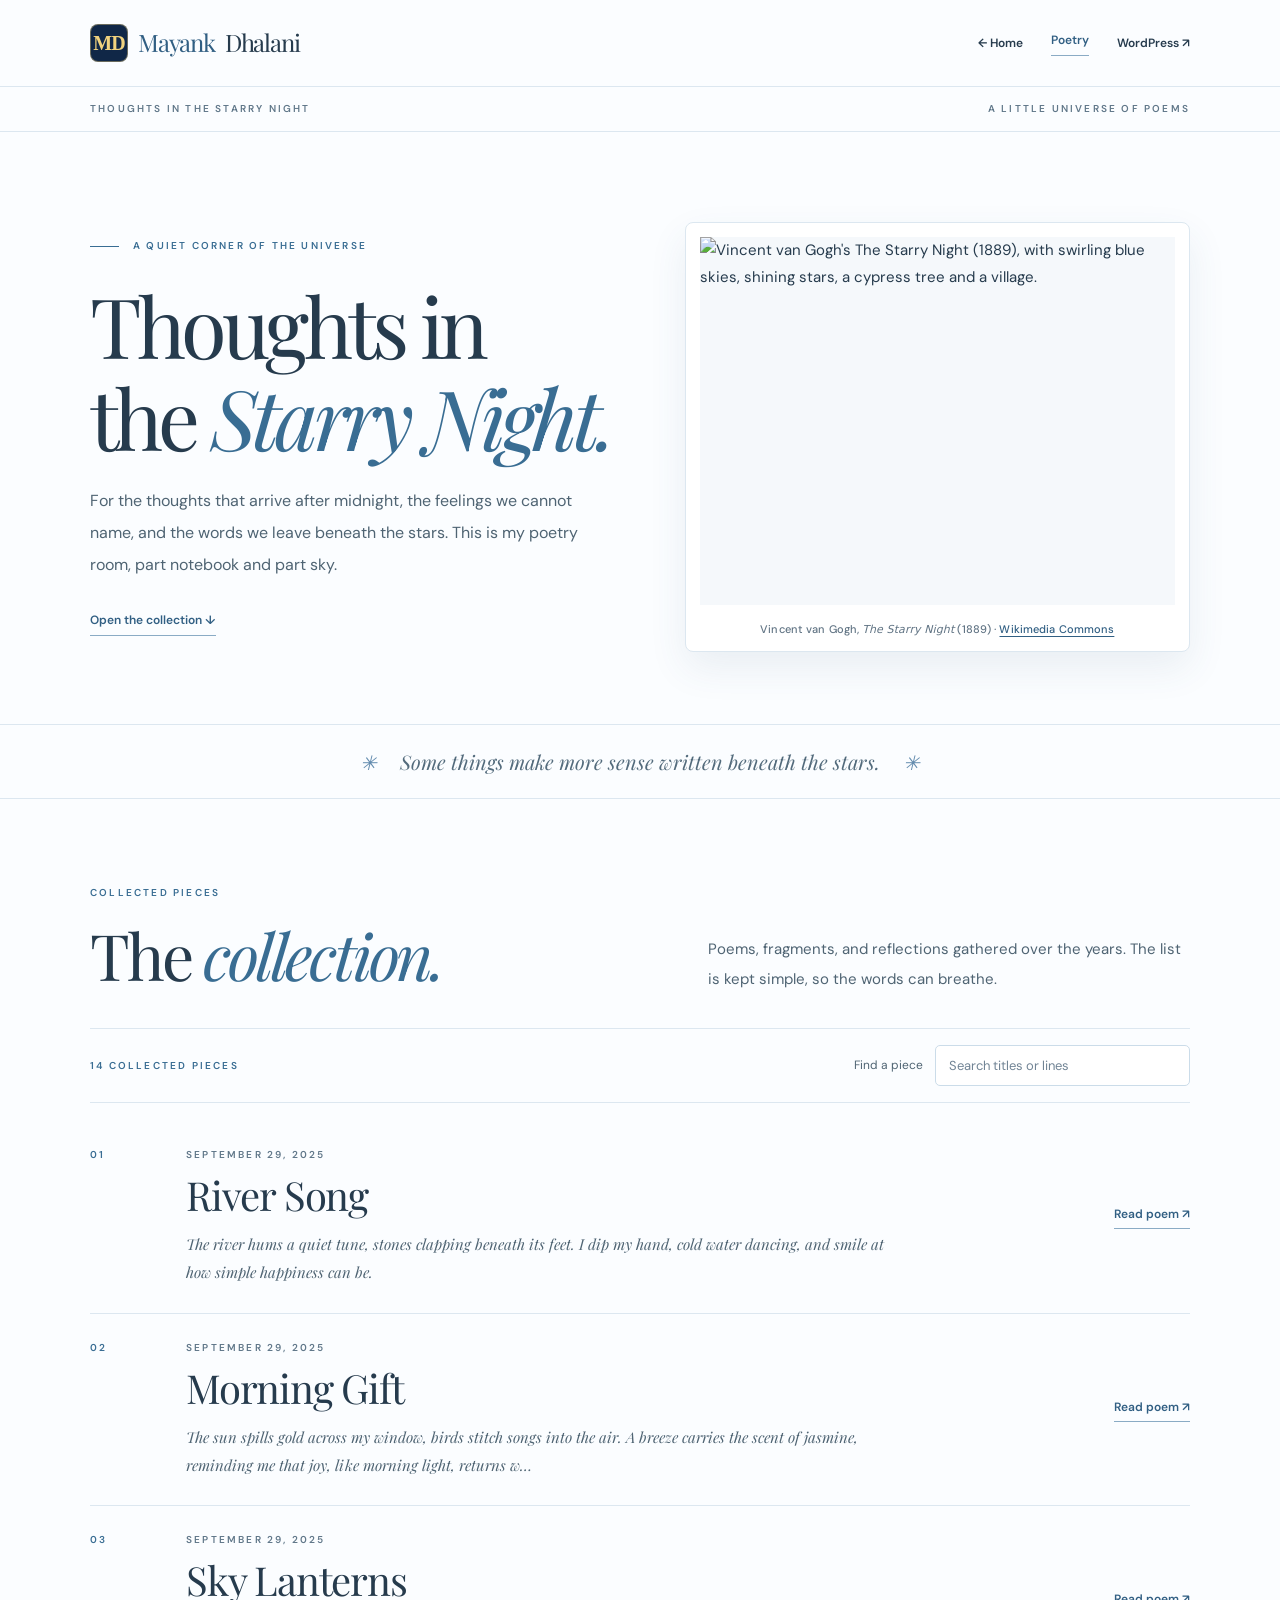
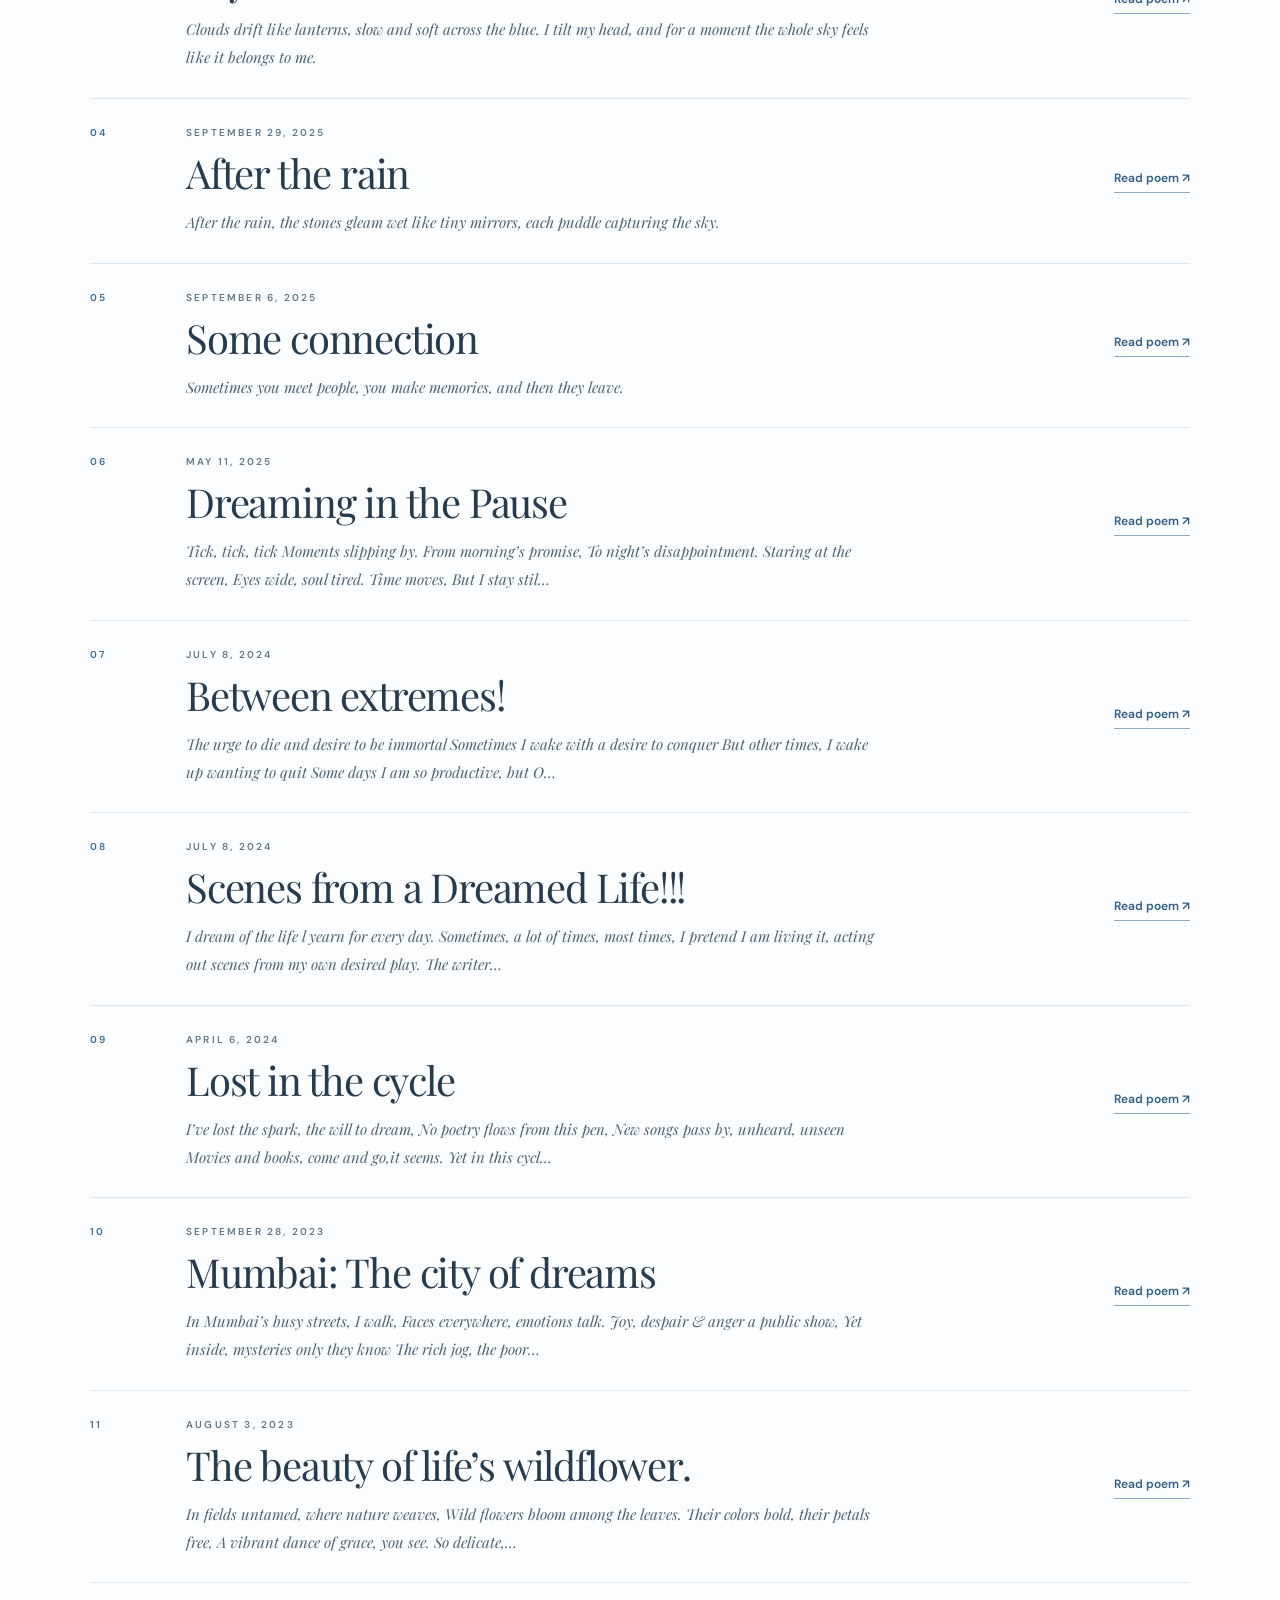
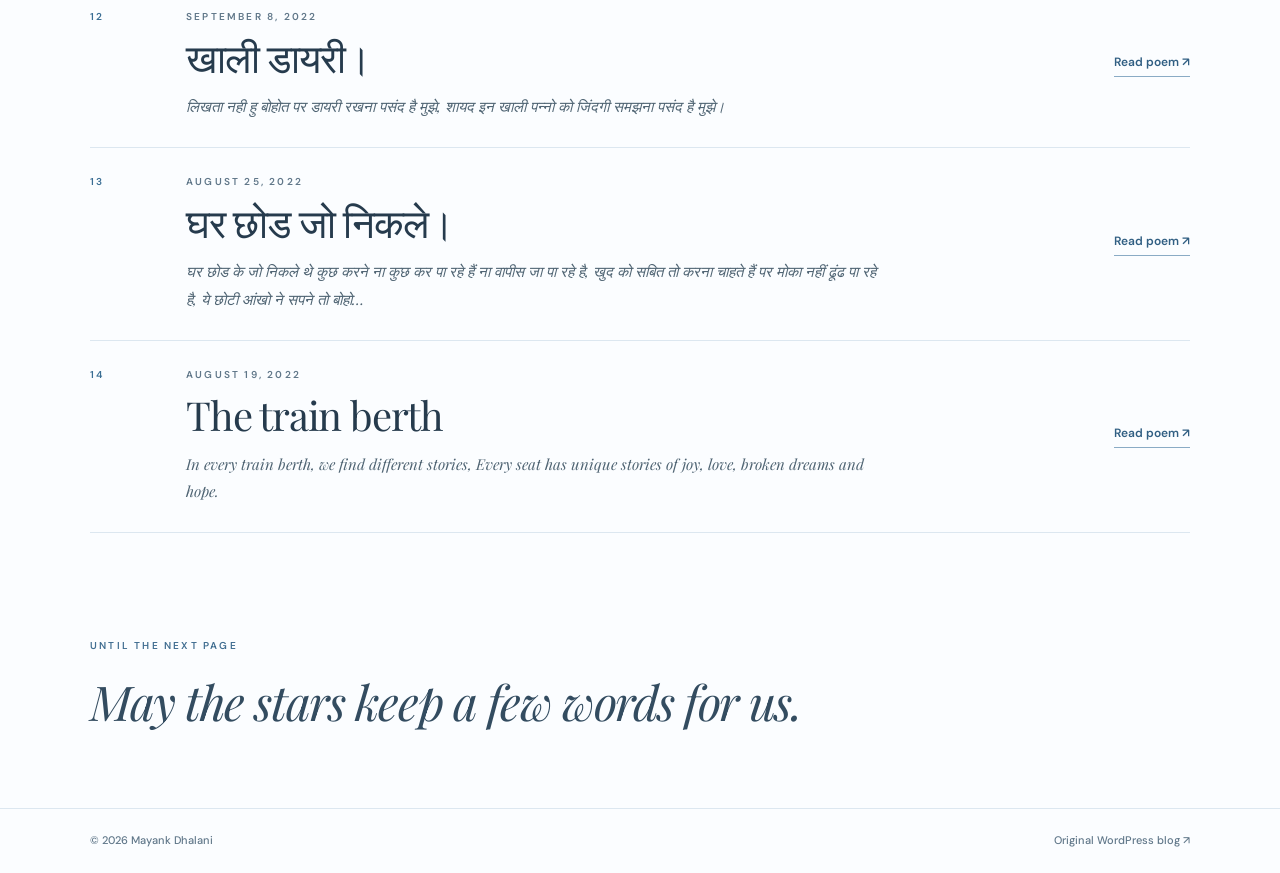
==== commit c05c05f8: "Apply consistent light reading style to poetry collection" ====
--- a/poetry/index.html
+++ b/poetry/index.html
@@ -1,9 +1,9 @@
 <!doctype html>
-<html lang="en" data-theme="dark">
+<html lang="en">
 <head>
   <meta charset="utf-8">
   <meta name="viewport" content="width=device-width, initial-scale=1">
-  <meta name="theme-color" content="#09172d">
+  <meta name="theme-color" content="#fbfdff">
   <meta name="description" content="Thoughts in the Starry Night | Poetry by Mayank Dhalani.">
   <title>Thoughts in the Starry Night | Mayank Dhalani</title>
   <link rel="icon" href="../favicon.svg?v=4" type="image/svg+xml">
@@ -40,7 +40,7 @@
     body.reading-mode .art { background:#ffffff; border-color:#dce8f1; }
     body.reading-mode .art img { background:#ffffff; }
   </style>
-  <link rel="stylesheet" href="../theme.css?v=3">
+  <link rel="stylesheet" href="../theme.css?v=4">
 </head>
 <body class="page-poetry">
   <div class="bg" aria-hidden="true"></div><div class="swirl" aria-hidden="true"></div><div class="stars" aria-hidden="true"></div>
@@ -139,7 +139,7 @@
     }
 
     function showArchive(){document.body.classList.remove('reading-mode');
-      document.querySelector('meta[name="theme-color"]').setAttribute('content','#09172d');
+      document.querySelector('meta[name="theme-color"]').setAttribute('content','#fbfdff');
       document.getElementById('archivePage').hidden=false;
       document.getElementById('reader').hidden=true;
       document.title=baseTitle;
--- a/theme.css
+++ b/theme.css
@@ -1,367 +1,255 @@
-/* Shared light/dark switch. Light mode retains the site's existing soft blue design. */
-.theme-toggle {
-  display: inline-flex;
-  align-items: center;
-  justify-content: center;
-  gap: 9px;
-  min-height: 40px;
-  padding: 9px 14px;
-  border: 1px solid #b3cede;
-  border-radius: 999px;
-  background: #f8fcff;
-  color: #426986;
-  font: 600 12px/1.4 "DM Sans",system-ui,sans-serif;
-  white-space: nowrap;
-  cursor: pointer;
-  transition: background-color .18s,border-color .18s,color .18s;
-}
-.theme-toggle:hover { background: #e8f3fb; border-color: #83afce; }
-.theme-toggle:focus-visible { outline: 3px solid #6e9fc5; outline-offset: 3px; }
-.theme-icon { font-size: 18px; line-height: 1; font-weight: 400; }
-@media(max-width:820px) {
-  .nav { flex-wrap: wrap; padding-block: 10px; }
-  .navlinks { flex-wrap: wrap; row-gap: 10px; }
-}
-@media(max-width:620px) {
-  .nav { justify-content: center; }
-  .nav .brand { width:100%; justify-content:center; }
-  .navlinks { width:100%; justify-content:center; gap: 12px 16px; }
-  .theme-toggle { padding: 8px 12px; font-size: 11px; min-height:36px; }
-}
-@media(prefers-reduced-motion:reduce) { .theme-toggle { transition:none; } }
-
-/* The darkness draws from van Gogh's cobalt, Prussian blue and starlight yellow. */
-html[data-theme="dark"] {
-  color-scheme: dark;
-  --bg: #09172d;
-  --bg-soft: #152b4a;
-  --paper: #152744;
-  --paper-soft: #1b3154;
-  --panel: #162947;
-  --panel-soft: #1b3152;
-  --accent: #ecd178;
-  --accent-deep: #f2d982;
-  --text: #f5f2e6;
-  --muted: #d0dceb;
-  --line: #405575;
-}
-html[data-theme="dark"] body {
-  background: #09172d;
-  color: #f5f2e6;
-}
-html[data-theme="dark"] .theme-toggle {
-  border-color: #d2b96b;
-  background: #273e62;
-  color: #fbe3a2;
-}
-html[data-theme="dark"] .theme-toggle:hover { background: #36527a; }
-html[data-theme="dark"] header,
-html[data-theme="dark"] footer,
-html[data-theme="dark"] .divider,
-html[data-theme="dark"] .running { border-color: #435979; }
-html[data-theme="dark"] .brand,
-html[data-theme="dark"] .navlinks a,
-html[data-theme="dark"] .navlinks .selected { color: #f4f0e4; }
-html[data-theme="dark"] .brand span { color: #f1d781; }
-html[data-theme="dark"] .navlinks a:hover,
-html[data-theme="dark"] .navlinks .selected { color: #ffe4a0; }
-html[data-theme="dark"] .navlinks .selected { border-color:#eacb71; }
-html[data-theme="dark"] .running { color: #c6d6e6; }
-html[data-theme="dark"] .eyebrow,
-html[data-theme="dark"] .section-head .micro,
-html[data-theme="dark"] .count,
-html[data-theme="dark"] .num,
-html[data-theme="dark"] .ending .micro,
-html[data-theme="dark"] .signoff .micro { color: #f1d37f; }
-html[data-theme="dark"] .hero h1,
-html[data-theme="dark"] .section-head h2,
-html[data-theme="dark"] .ending h2,
-html[data-theme="dark"] .signoff h2 { color: #f9f1df; }
-html[data-theme="dark"] .hero h1 em,
-html[data-theme="dark"] .section-head h2 em { color: #f1d37f; }
-html[data-theme="dark"] .hero p,
-html[data-theme="dark"] .section-head p { color: #d0dcec; }
-html[data-theme="dark"] .divider p { color: #e1d9c7; }
-html[data-theme="dark"] .divider span { color: #efce73; }
-html[data-theme="dark"] .footer-inner p,
-html[data-theme="dark"] .footer-inner a { color: #c3d0de; }
-
-/* Homepage: a dark-blue night-sky, not a flat black rectangle. */
-html[data-theme="dark"] body.page-home .sky {
+/*
+  MAYANK DHALANI
+  One consistent visual language drawn from the individual poem reading page:
+  near-white paper, deep ink, quiet blue accents and fine pale-blue borders.
+  Dark mode has been intentionally retired.
+*/
+:root{
+  color-scheme:light;
+  --bg:#fbfdff;
+  --bg-soft:#f2f7fc;
+  --paper:#ffffff;
+  --paper-soft:#f7fafc;
+  --panel:#ffffff;
+  --panel-soft:#edf5fb;
+  --accent:#3f6f96;
+  --accent-deep:#315f83;
+  --text:#263b4d;
+  --ink:#263b4d;
+  --muted:#4f6473;
+  --line:#dce7f0;
+}
+html{background:#fbfdff;scroll-behavior:smooth}
+body{background:#fbfdff;color:#263b4d}
+body.page-home,body.page-poetry{color:#263b4d}
+a:focus-visible,input:focus-visible{outline:2px solid #315f83;outline-offset:4px}
+header,footer,.divider,.running{border-color:#dce7f0}
+header,footer{background:rgba(251,253,255,.96)}
+.brand,.navlinks a{color:#263b4d}
+.brand span:not(.brand-monogram){color:#315f83}
+.navlinks a:hover,.navlinks .selected{color:#315f83}
+.navlinks .selected{border-color:#8aabc5}
+.eyebrow,.section-head .micro,.ending .micro,.signoff .micro,
+.num,.count,.reader-date{color:#396d93}
+.hero h1,.section-head h2,.reader h1,.ending h2,.signoff h2{color:#263b4d}
+.hero h1 em,.section-head h2 em{color:#396d93}
+.hero p,.section-head p,.essay-box p{color:#4f6473}
+.divider p{color:#536b7c}
+.divider span{color:#628bae}
+.footer-inner p,.footer-inner a{color:#607789}
+
+/* Homepage is bright and quiet, like the interior of a poem. */
+body.page-home .sky{
   background:
-    radial-gradient(circle at 76% 21%, rgba(109,146,199,.35), transparent 18%),
-    radial-gradient(ellipse at 71% 36%, rgba(56,88,160,.42), transparent 36%),
-    radial-gradient(ellipse at 20% 74%, rgba(32,71,132,.52), transparent 42%),
-    linear-gradient(160deg,#08152b 0%,#112c50 56%,#07152a 100%);
-}
-html[data-theme="dark"] body.page-home .sky::before {
-  opacity: .72;
-  filter: none;
-}
-html[data-theme="dark"] body.page-home .sky::after {
-  opacity: .32;
-  filter: none;
-}
-html[data-theme="dark"] body.page-home .hero p { color:#d6e2f1; }
-html[data-theme="dark"] body.page-home .moon {
-  background: #f1da8b;
-  box-shadow: 0 0 36px rgba(255,226,146,.65),0 0 112px rgba(248,204,103,.28);
-}
-html[data-theme="dark"] body.page-home .moon::after { background: #d2b86c; }
-html[data-theme="dark"] body.page-home .constellation { opacity: .85; }
-html[data-theme="dark"] body.page-home .constellation svg g:first-child { stroke:#e6d187; }
-html[data-theme="dark"] body.page-home .constellation svg g:last-child { fill:#f2dfae; }
-html[data-theme="dark"] body.page-home .note-card {
-  background: linear-gradient(140deg,rgba(20,41,75,.98),rgba(11,27,53,.97));
-  border-color: #9aa66f;
-  box-shadow: 0 19px 42px rgba(0,7,22,.35);
-}
-html[data-theme="dark"] body.page-home .note-card p { color: #f6f1de; }
-html[data-theme="dark"] body.page-home .note-card .micro { color: #efce7b; }
-html[data-theme="dark"] body.page-home .button {
-  background: #e8c86a;
-  border-color: #e8c86a;
-  color: #101f35;
-}
-html[data-theme="dark"] body.page-home .button:hover { background: #ffe39b; }
-html[data-theme="dark"] body.page-home .textlink { color:#f2d785; border-color:#f2d785; }
-html[data-theme="dark"] body.page-home .navlinks .pill { background: #172d50; border-color: #6a7d97; }
-html[data-theme="dark"] body.page-home .cards .card {
-  background: linear-gradient(155deg,#19335a,#102540);
-  border-color:#4c6181;
-  box-shadow:0 14px 30px rgba(1,10,24,.15);
-}
-html[data-theme="dark"] body.page-home .cards .card h3 { color:#f9efd9; }
-html[data-theme="dark"] body.page-home .cards .card p { color:#ccd8e8; }
-html[data-theme="dark"] body.page-home .cards .card .micro { color:#ebcf85!important; }
-html[data-theme="dark"] body.page-home .essay-box {
-  background: linear-gradient(130deg,#1a3557,#0e2444);
-  border-color: #586d89;
-  box-shadow: 0 14px 32px rgba(1,10,24,.15);
-}
-html[data-theme="dark"] body.page-home .essay-box p { color:#ccd9e9; }
-html[data-theme="dark"] body.page-home .essay-box .micro { color:#edcf85!important; }
-html[data-theme="dark"] body.page-home .essay-box h2 { color:#f5ebd7; }
-html[data-theme="dark"] body.page-home .essay-box h2 em { color:#f0d37f; }
-html[data-theme="dark"] body.page-home .status { color:#f4d787; border-color:#adab84; }
-html[data-theme="dark"] body.page-home .essay-note {
-  background:#203b60; border-color:#637892;
-}
-html[data-theme="dark"] body.page-home .essay-note p { color:#f4ecd9; }
-html[data-theme="dark"] body.page-home .star { color:#f0d47f; }
-
-/* The poetry page, in cobalt, ultramarine and soft swirling starlight. */
-html[data-theme="dark"] body.page-poetry .bg {
+    radial-gradient(ellipse at 77% 20%,rgba(179,210,232,.16),transparent 29%),
+    radial-gradient(ellipse at 18% 70%,rgba(202,225,241,.16),transparent 37%),
+    linear-gradient(155deg,#fbfdff 0%,#f8fbfe 63%,#f5f9fd 100%);
+}
+body.page-home .sky::before,body.page-home .sky::after{opacity:.06}
+body.page-home .moon{
+  background:#e8f1f9;
+  box-shadow:0 0 75px rgba(160,198,225,.16),0 0 150px rgba(171,204,231,.09);
+}
+body.page-home .moon::after{background:#d7e8f4}
+body.page-home .constellation{opacity:.62}
+body.page-home .note-card{
+  background:#ffffff;
+  border:1px solid #dce7f0;
+  box-shadow:0 16px 38px rgba(56,87,121,.08);
+}
+body.page-home .note-card .micro{color:#396d93}
+body.page-home .note-card p{color:#30465a}
+body.page-home .button{
+  background:#315f83;
+  border-color:#315f83;
+  color:#ffffff;
+}
+body.page-home .button:hover{background:#244b6b}
+body.page-home .textlink{color:#315f83;border-color:#8aabc5}
+body.page-home .navlinks .pill{
+  background:#f3f8fd;
+  border-color:#c9dce9;
+  color:#315f83;
+}
+body.page-home .cards .card{
+  background:#ffffff;
+  border:1px solid #dce7f0;
+  box-shadow:0 14px 32px rgba(56,87,121,.055);
+}
+body.page-home .cards .card h3{color:#263b4d}
+body.page-home .cards .card p{color:#4f6473}
+body.page-home .essay-box{
+  background:#ffffff;
+  border:1px solid #dce7f0;
+  box-shadow:0 16px 38px rgba(56,87,121,.06);
+}
+body.page-home .essay-box h2{color:#263b4d}
+body.page-home .essay-box h2 em{color:#396d93}
+body.page-home .essay-note{
+  background:#f2f7fc;
+  border:1px solid #dce7f0;
+}
+body.page-home .essay-note p{color:#344d60}
+body.page-home .status{
+  background:#f2f7fc;
+  color:#315f83;
+  border-color:#cbdde9;
+}
+body.page-home .star{color:#729bb9}
+
+/* The poetry archive is the same soft paper, with Van Gogh as artwork, not wallpaper. */
+body.page-poetry .bg{
   background:
-    radial-gradient(ellipse at 74% 13%,rgba(234,199,93,.17),transparent 21%),
-    radial-gradient(ellipse at 68% 30%,rgba(68,104,183,.51),transparent 33%),
-    radial-gradient(ellipse at 23% 65%,rgba(31,77,148,.42),transparent 45%),
-    linear-gradient(146deg,#071329 0%,#193866 58%,#091a34 100%);
-}
-html[data-theme="dark"] body.page-poetry .swirl {
-  opacity: .62;
-  filter: none;
-  background:
-    radial-gradient(ellipse at 73% 24%,transparent 0 34%,rgba(230,197,96,.12) 35% 36%,transparent 37%),
-    radial-gradient(ellipse at 65% 25%,transparent 0 28%,rgba(118,167,232,.28) 29% 30%,transparent 31%),
-    radial-gradient(ellipse at 74% 19%,transparent 0 44%,rgba(81,143,211,.17) 45% 46%,transparent 47%),
-    radial-gradient(ellipse at 31% 57%,transparent 0 19%,rgba(233,201,101,.11) 20% 21%,transparent 22%);
-}
-html[data-theme="dark"] body.page-poetry .stars::before { opacity:.8;filter:none; }
-html[data-theme="dark"] body.page-poetry .stars::after { opacity:.32;filter:none; }
-html[data-theme="dark"] body.page-poetry .scene {
-  background: #09162c;
-  border: 7px solid #c4ab71;
-  border-radius: 8px;
-  box-shadow: 0 21px 48px rgba(0,5,22,.5), 0 0 0 1px #314965;
-  overflow: hidden;
-}
-html[data-theme="dark"] body.page-poetry .scene .moon,
-html[data-theme="dark"] body.page-poetry .scene .swirl-lines { display:none; }
-.page-poetry .scene { margin:0; }
-.starry-painting { display:none; }
-.painting-credit { display:none; }
-html[data-theme="dark"] body.page-poetry .scene .starry-painting {
+    radial-gradient(ellipse at 76% 17%,rgba(179,210,233,.13),transparent 29%),
+    linear-gradient(160deg,#fbfdff 0%,#f8fbfe 65%,#f5f9fd 100%);
+}
+body.page-poetry .swirl{opacity:.08}
+body.page-poetry .stars::before,body.page-poetry .stars::after{opacity:.05}
+body.page-poetry .running{color:#607789}
+body.page-poetry .hero a{color:#315f83;border-color:#8aabc5}
+body.page-poetry .scene{
+  position:relative;
+  margin:0;
+  background:#ffffff;
+  border:1px solid #dce7f0;
+  border-radius:8px;
+  box-shadow:0 16px 38px rgba(56,87,121,.09);
+  padding:14px 14px 46px;
+  overflow:hidden;
+}
+body.page-poetry .scene .moon,
+body.page-poetry .scene .swirl-lines{display:none}
+body.page-poetry .scene .starry-painting{
   display:block;
   position:absolute;
-  inset:0;
-  width:100%;
-  height:100%;
+  top:14px;left:14px;right:14px;bottom:46px;
+  width:calc(100% - 28px);
+  height:calc(100% - 60px);
   object-fit:contain;
-  background: #08152d;
-}
-html[data-theme="dark"] body.page-poetry .scene .painting-credit {
+  background:#f5f8fb;
+}
+body.page-poetry .scene .painting-credit{
+  display:block;
   position:absolute;
-  display:block;
-  z-index:2;
-  left:0;right:0;bottom:0;
-  padding:9px 11px;
-  background:linear-gradient(0deg,rgba(3,13,32,.94),rgba(3,13,32,.50));
+  left:16px;right:16px;bottom:13px;
+  font:500 11px/1.5 "DM Sans",system-ui,sans-serif;
   text-align:center;
-  font:500 10px/1.6 "DM Sans",system-ui,sans-serif;
-  color:#f4ecd8;
-  letter-spacing:.02em;
-}
-html[data-theme="dark"] body.page-poetry .painting-credit a {
-  display:inline; margin:0; padding:0; font:inherit;
-  color:#ffe6a1; border:0; text-decoration:underline; text-underline-offset:3px;
-}
-html[data-theme="dark"] body.page-poetry .search {
-  background: #112846; border-color:#5c7194;
-  color:#f7f3e5;
-}
-html[data-theme="dark"] body.page-poetry .search::placeholder { color:#b3c4d6; }
-html[data-theme="dark"] body.page-poetry .searchwrap { color:#d3ddec; }
-html[data-theme="dark"] body.page-poetry .item { border-color:#435a7d; }
-html[data-theme="dark"] body.page-poetry .item:hover { background:rgba(84,130,186,.14); }
-html[data-theme="dark"] body.page-poetry .item h3 a { color:#f6f1e6; }
-html[data-theme="dark"] body.page-poetry .item h3 a:hover { color:#ffdd82; }
-html[data-theme="dark"] body.page-poetry .date { color:#b8c9dc; }
-html[data-theme="dark"] body.page-poetry .excerpt { color:#ced8e4; }
-html[data-theme="dark"] body.page-poetry .read,
-html[data-theme="dark"] body.page-poetry .hero a { color:#f3d685;border-color:#e8d083; }
-html[data-theme="dark"] body.page-poetry .reader { color:#e7e9ed; }
-html[data-theme="dark"] body.page-poetry .reader h1 { color:#f7edd4; }
-html[data-theme="dark"] body.page-poetry .reader-date { color:#f0d17c; }
-html[data-theme="dark"] body.page-poetry .line { background:#566986; }
-html[data-theme="dark"] body.page-poetry .back,
-html[data-theme="dark"] body.page-poetry .actions a { color:#f3d788;border-color:#ddc57b; }
-html[data-theme="dark"] body.page-poetry .body { color:#e4e9f0; }
-html[data-theme="dark"] body.page-poetry .art {
-  background: #17243a;
-  border-color: #66799a;
-  box-shadow: 0 18px 40px rgba(0,5,18,.28);
-}
-html[data-theme="dark"] body.page-poetry .art img { background:#152039; }
-html[data-theme="dark"] body.page-poetry .art figcaption { color:#cad6e8; }
-html[data-theme="dark"] body.page-poetry .poem-navigation { border-color:#506787; }
-html[data-theme="dark"] body.page-poetry .poem-nav-link {
-  background:#152d51; border-color:#4d6485;
-}
-html[data-theme="dark"] body.page-poetry .poem-nav-link:hover {
-  background:#204270; border-color:#dfbf79;
-}
-html[data-theme="dark"] body.page-poetry .poem-nav-link small { color:#f2d783; }
-html[data-theme="dark"] body.page-poetry .poem-nav-link strong { color:#f7efe0; }
-html[data-theme="dark"] body.page-poetry .ending h2 { color:#f6edda; }
-
-
-/* PERMANENT DARK SITE, LIGHT POEM READER
-   The poetry archive keeps the deep Van Gogh blues.
-   Only an opened individual poem switches to an airy paper reading surface.
-   Specificity intentionally exceeds the archive's dark-theme rules above. */
-html[data-theme="dark"] body.page-poetry.reading-mode {
-  color-scheme: light;
-  --text: #263b4d;
-  --muted: #4f6473;
-  --line: #dce7f0;
-  --accent: #3f6f96;
-  --accent-deep: #315f83;
-  background: #fbfdff;
-  color: #263b4d;
-}
-html[data-theme="dark"] body.page-poetry.reading-mode .bg,
-html[data-theme="dark"] body.page-poetry.reading-mode .swirl,
-html[data-theme="dark"] body.page-poetry.reading-mode .stars {
-  display: none;
-}
-html[data-theme="dark"] body.page-poetry.reading-mode header,
-html[data-theme="dark"] body.page-poetry.reading-mode .running,
-html[data-theme="dark"] body.page-poetry.reading-mode footer {
-  background: #fbfdff;
-  border-color: #dce7f0;
-}
-html[data-theme="dark"] body.page-poetry.reading-mode .brand,
-html[data-theme="dark"] body.page-poetry.reading-mode .navlinks a {
-  color: #263b4d;
-}
-html[data-theme="dark"] body.page-poetry.reading-mode .brand span,
-html[data-theme="dark"] body.page-poetry.reading-mode .navlinks .selected,
-html[data-theme="dark"] body.page-poetry.reading-mode .navlinks a:hover {
-  color: #396d93;
-}
-html[data-theme="dark"] body.page-poetry.reading-mode .navlinks .selected {
-  border-color: #739fc0;
-}
-html[data-theme="dark"] body.page-poetry.reading-mode .running,
-html[data-theme="dark"] body.page-poetry.reading-mode .footer-inner p,
-html[data-theme="dark"] body.page-poetry.reading-mode .footer-inner a {
-  color: #607789;
-}
-html[data-theme="dark"] body.page-poetry.reading-mode .reader {
-  background: #fbfdff;
-  color: #263b4d;
-}
-html[data-theme="dark"] body.page-poetry.reading-mode .reader h1 {
-  color: #23384b;
-}
-html[data-theme="dark"] body.page-poetry.reading-mode .reader-date {
-  color: #3d6f97;
-}
-html[data-theme="dark"] body.page-poetry.reading-mode .back,
-html[data-theme="dark"] body.page-poetry.reading-mode .actions a {
-  color: #305f86;
-  border-color: #7ca7c9;
-}
-html[data-theme="dark"] body.page-poetry.reading-mode .back:hover,
-html[data-theme="dark"] body.page-poetry.reading-mode .actions a:hover {
-  color: #183e5e;
-}
-html[data-theme="dark"] body.page-poetry.reading-mode .line,
-html[data-theme="dark"] body.page-poetry.reading-mode .actions,
-html[data-theme="dark"] body.page-poetry.reading-mode .poem-navigation {
-  border-color: #d6e4ef;
-  background: transparent;
-}
-html[data-theme="dark"] body.page-poetry.reading-mode .line {
-  background: #d6e4ef;
-}
-html[data-theme="dark"] body.page-poetry.reading-mode .body {
-  color: #30465a;
-  font-size: clamp(19px, 2vw, 23px);
-  line-height: 2.08;
-}
-html[data-theme="dark"] body.page-poetry.reading-mode .body p {
-  color: #30465a;
-}
-html[data-theme="dark"] body.page-poetry.reading-mode .art {
-  background: #ffffff;
-  border: 1px solid #d6e4ef;
-  box-shadow: 0 16px 38px rgba(56, 87, 121, .08);
-  padding: clamp(15px, 3vw, 26px);
-}
-html[data-theme="dark"] body.page-poetry.reading-mode .art img {
-  background: #ffffff;
-  max-height: 610px;
-  object-fit: contain;
-}
-html[data-theme="dark"] body.page-poetry.reading-mode .art figcaption {
-  color: #617484;
-}
-html[data-theme="dark"] body.page-poetry.reading-mode .poem-nav-link {
-  background: #edf5fc;
-  border: 1px solid #cfdfeb;
-  color: #2a4963;
-}
-html[data-theme="dark"] body.page-poetry.reading-mode .poem-nav-link:hover {
-  background: #e3f0fa;
-  border-color: #91b4cf;
-}
-html[data-theme="dark"] body.page-poetry.reading-mode .poem-nav-link small {
-  color: #426f93;
-}
-html[data-theme="dark"] body.page-poetry.reading-mode .poem-nav-link strong {
-  color: #2b4256;
-}
-html[data-theme="dark"] body.page-poetry.reading-mode .ending {
-  background: #f2f7fc;
-  border-top: 1px solid #dce7f0;
-  padding-top: 66px;
-  margin-top: 8px;
-}
-html[data-theme="dark"] body.page-poetry.reading-mode .ending h2 {
-  color: #334c60;
-}
-html[data-theme="dark"] body.page-poetry.reading-mode .ending .micro {
-  color: #416e91;
-}
+  letter-spacing:.01em;
+  color:#617484;
+  background:transparent;
+}
+body.page-poetry .scene .painting-credit a{
+  display:inline;margin:0;padding:0;
+  font:inherit;
+  color:#315f83;
+  text-decoration:underline;
+  text-underline-offset:3px;
+  border:0;
+}
+body.page-poetry .toolbar,body.page-poetry .item{border-color:#dce7f0}
+body.page-poetry .search{
+  background:#ffffff;
+  color:#263b4d;
+  border:1px solid #cbdce9;
+  border-radius:5px;
+}
+body.page-poetry .search::placeholder{color:#718495}
+body.page-poetry .searchwrap{color:#4f6473}
+body.page-poetry .item:hover{background:rgba(239,247,253,.65)}
+body.page-poetry .item h3 a{color:#263b4d}
+body.page-poetry .item h3 a:hover{color:#315f83}
+body.page-poetry .date{color:#607789}
+body.page-poetry .excerpt{color:#4f6473}
+body.page-poetry .read{color:#315f83;border-color:#8aabc5}
+
+/* Opened poems retain their existing light, calm, high-contrast reading treatment. */
+body.page-poetry.reading-mode{background:#fbfdff}
+body.page-poetry.reading-mode .bg,
+body.page-poetry.reading-mode .swirl,
+body.page-poetry.reading-mode .stars{display:none}
+body.page-poetry.reading-mode header,
+body.page-poetry.reading-mode footer,
+body.page-poetry.reading-mode .running,
+body.page-poetry.reading-mode .reader{background:#fbfdff}
+body.page-poetry .reader{background:#fbfdff;color:#263b4d}
+body.page-poetry .reader h1{color:#23384b}
+body.page-poetry .reader-date{color:#3d6f97}
+body.page-poetry .back,
+body.page-poetry .actions a{color:#305f86;border-color:#7ca7c9}
+body.page-poetry .back:hover,
+body.page-poetry .actions a:hover{color:#183e5e}
+body.page-poetry .line{background:#d6e4ef}
+body.page-poetry .body{
+  color:#30465a;
+  font-size:clamp(19px,2vw,23px);
+  line-height:2.08;
+}
+body.page-poetry .body p{color:#30465a}
+body.page-poetry .art{
+  background:#ffffff;
+  border:1px solid #d6e4ef;
+  padding:clamp(15px,3vw,26px);
+  box-shadow:0 16px 38px rgba(56,87,121,.08);
+}
+body.page-poetry .art img{
+  background:#ffffff;
+  max-height:610px;
+  object-fit:contain;
+}
+body.page-poetry .art figcaption{color:#617484}
+body.page-poetry .poem-navigation,
+body.page-poetry .actions{border-color:#d6e4ef}
+body.page-poetry .poem-nav-link{
+  background:#edf5fc;
+  border:1px solid #cfdfeb;
+  color:#2a4963;
+}
+body.page-poetry .poem-nav-link:hover{
+  background:#e3f0fa;
+  border-color:#91b4cf;
+}
+body.page-poetry .poem-nav-link small{color:#426f93}
+body.page-poetry .poem-nav-link strong{color:#2b4256}
+body.page-poetry .ending{color:#263b4d}
+body.page-poetry .ending h2{color:#334c60}
+body.page-poetry .ending .micro{color:#416e91}
+
+/* Preserve the restrained golden MD identity. */
+.brand .brand-monogram{
+  display:inline-flex;
+  align-items:center;
+  justify-content:center;
+  flex:none;
+  width:38px;
+  height:38px;
+  color:#f0d27e!important;
+  background:#102747;
+  border:1px solid rgba(240,210,126,.4);
+  border-radius:8px;
+  font-family:Georgia,"Times New Roman",serif;
+  font-size:20px;
+  font-style:normal;
+  font-weight:600;
+  letter-spacing:-.045em;
+  line-height:1;
+}
+@media(max-width:820px){
+  .nav{flex-wrap:wrap;padding-block:10px}
+  .navlinks{flex-wrap:wrap;row-gap:10px}
+}
+@media(max-width:620px){
+  .nav{justify-content:center}
+  .nav .brand{width:100%;justify-content:center}
+  .navlinks{width:100%;justify-content:center;gap:12px 16px}
+  .brand .brand-monogram{width:32px;height:32px;font-size:17px}
+  body.page-poetry .scene{padding:10px 10px 42px}
+  body.page-poetry .scene .starry-painting{
+    top:10px;left:10px;right:10px;bottom:42px;
+    width:calc(100% - 20px);
+    height:calc(100% - 52px);
+  }
+  body.page-poetry .scene .painting-credit{
+    bottom:12px;left:10px;right:10px;font-size:10px
+  }
+}
+@media(prefers-reduced-motion:reduce){html{scroll-behavior:auto}}
